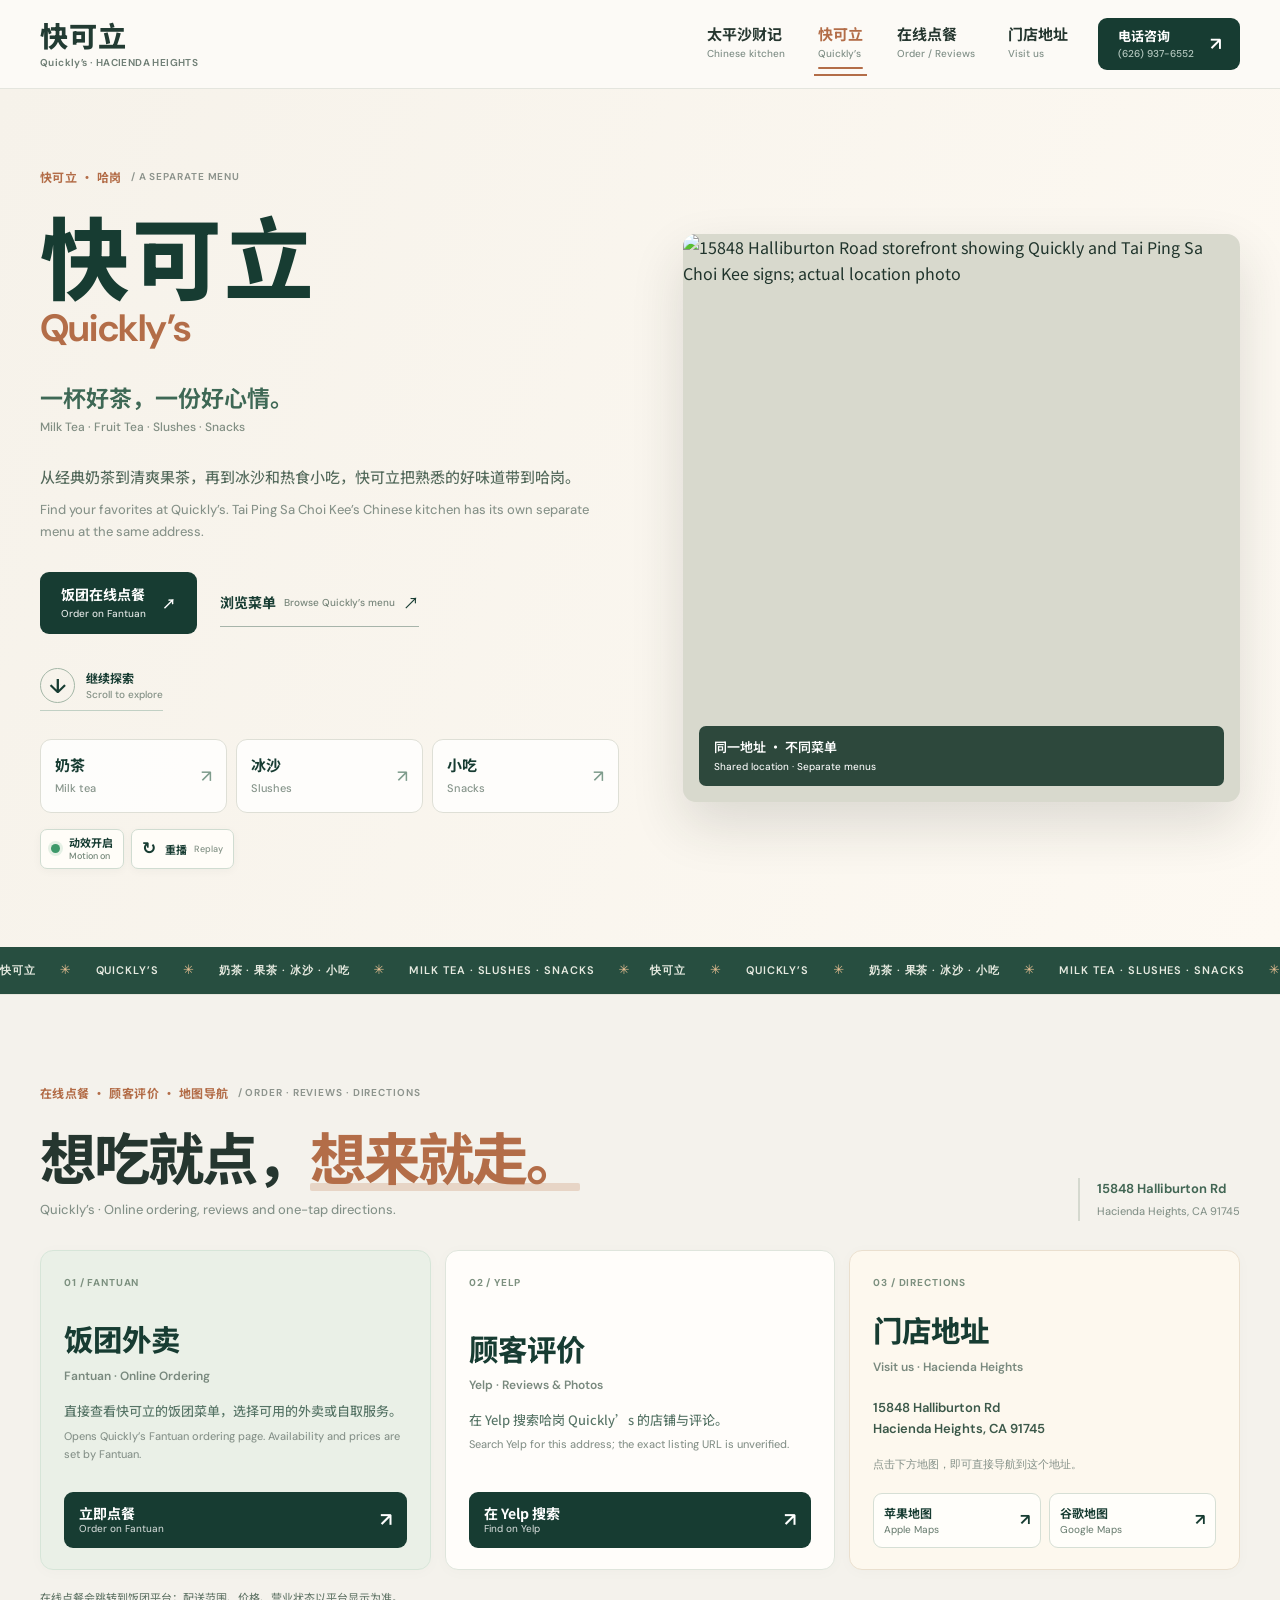
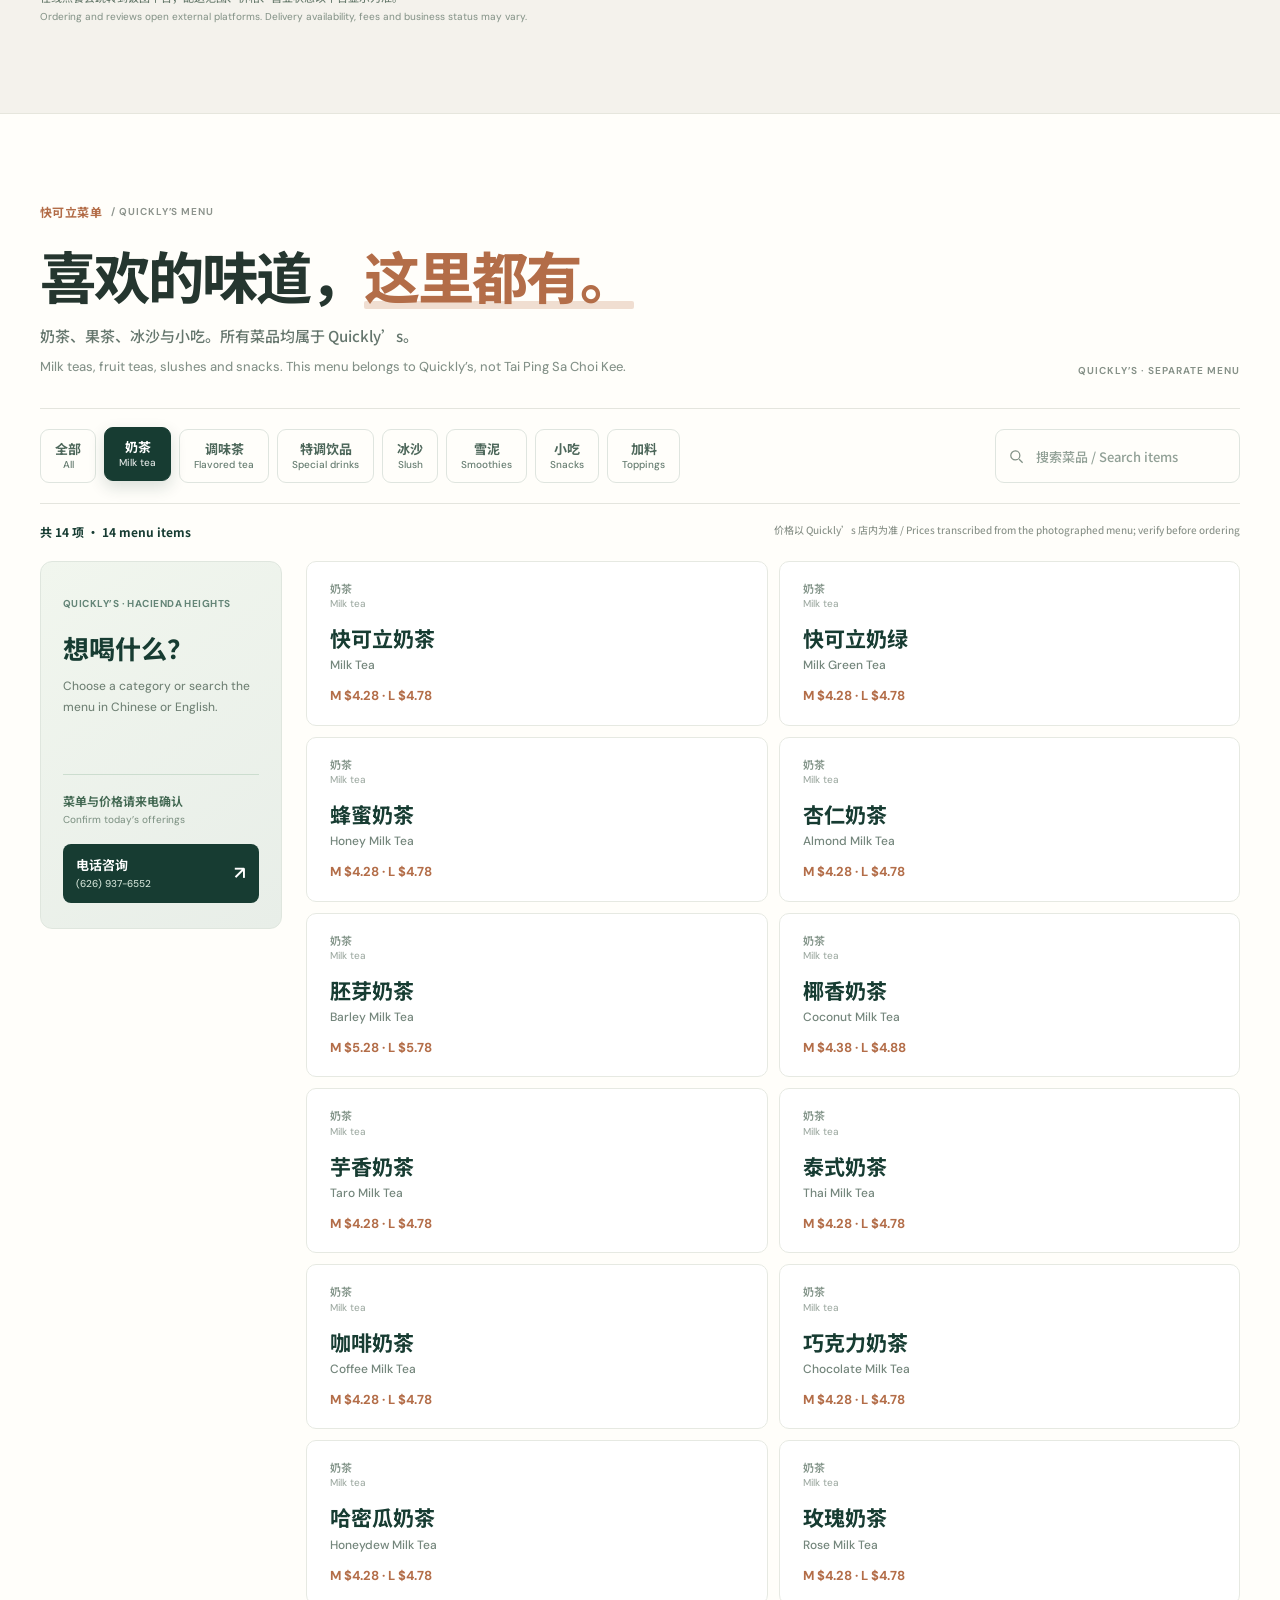
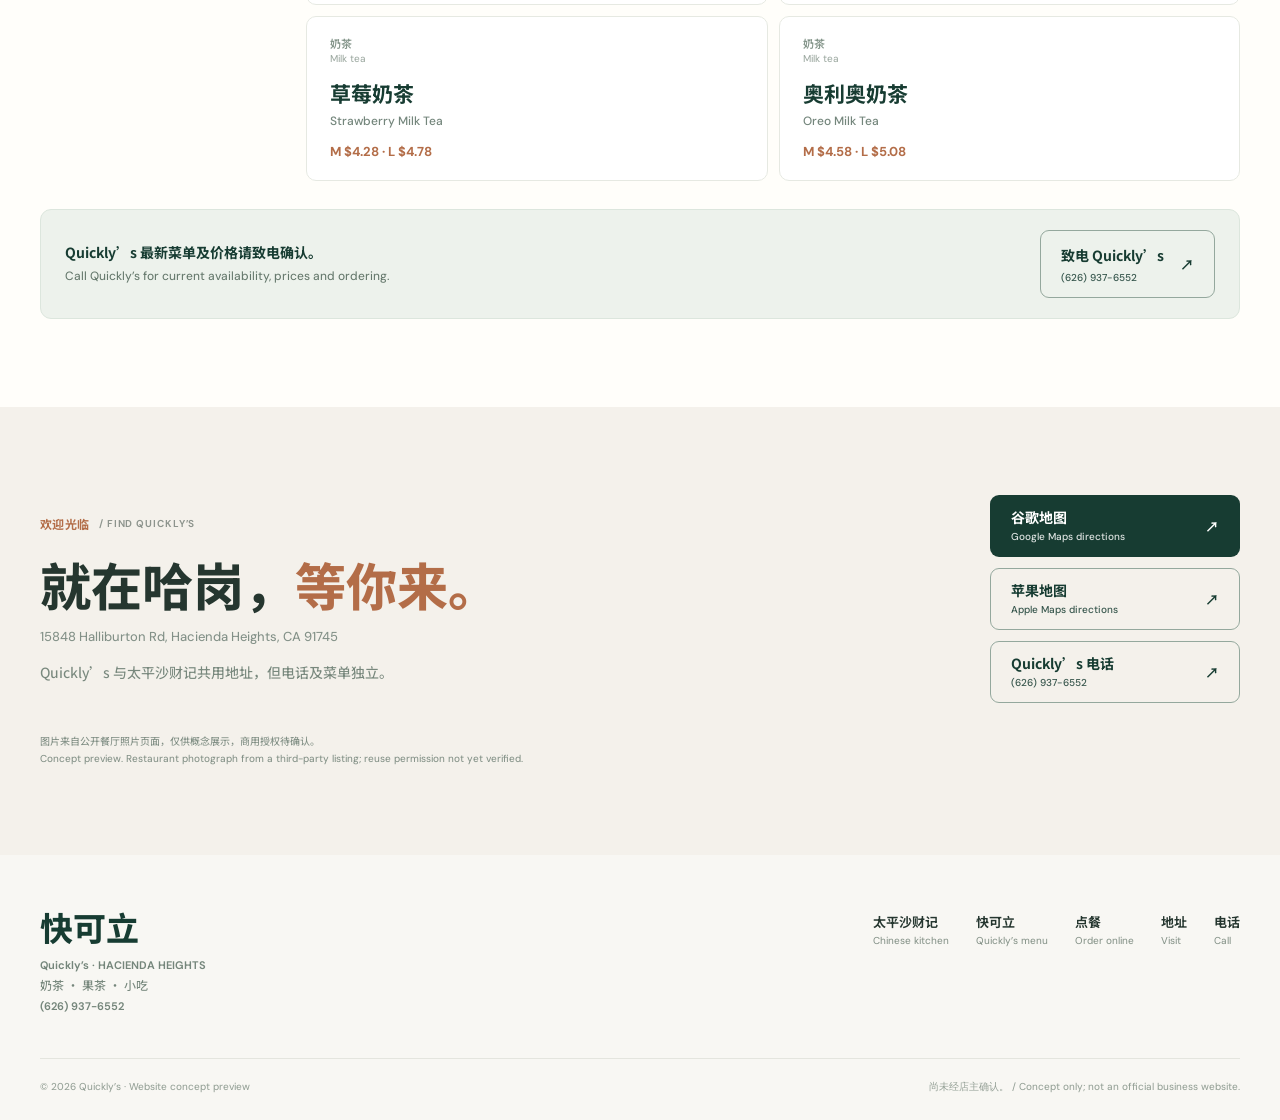
==== quicklys.html @ 9a028f28 "refine: show real restaurant photos in first mobile screen, simplify hero controls" ====
<!doctype html>
<html lang="zh-Hans">
<head>
  <meta charset="utf-8">
  <meta name="viewport" content="width=device-width, initial-scale=1">
  <meta name="theme-color" content="#fff9f0">
  <meta name="robots" content="noindex,nofollow">
  <meta name="description" content="Quickly’s in Hacienda Heights — independent drinks and snacks menu featuring milk tea, fruit tea, smoothies, slushes, toppings and fried snacks. 15848 Halliburton Rd.">
  <meta property="og:type" content="website">
  <meta property="og:title" content="快可立 | Quickly’s — Hacienda Heights">
  <meta property="og:description" content="Quickly’s 奶茶、果茶、冰沙与小吃。Separate from Tai Ping Sa Choi Kee's Chinese kitchen, at the same location.">
  <title>快可立 | Quickly’s — Hacienda Heights</title>
  <link rel="preconnect" href="https://fonts.googleapis.com">
  <link rel="preconnect" href="https://fonts.gstatic.com" crossorigin>
  <link href="https://fonts.googleapis.com/css2?family=DM+Sans:wght@400;500;600;700&family=Manrope:wght@400;500;600;700;800&family=Noto+Sans+SC:wght@400;500;600;700&display=swap" rel="stylesheet">
  <link rel="stylesheet" href="styles.css?v=motion-v5">
  <script src="app.js?v=motion-v5" defer></script>
</head>
<body class="quicklys-page">
  <a href="#main" class="skip-link">跳到主要内容 / Skip to content</a>
  <header class="site-header" id="top">
    <div class="header-inner container">
      <a class="brand" href="quicklys.html" aria-label="Quickly’s home">
        <span class="brand-text"><strong lang="zh-Hans">快可立</strong><small lang="en">Quickly’s · HACIENDA HEIGHTS</small></span>
      </a>
      <nav class="nav" aria-label="主导航 / Main navigation" id="site-nav">
        <a href="index.html"><span lang="zh-Hans">太平沙财记</span><small lang="en">Chinese kitchen</small></a>
        <a href="#menu" aria-current="page"><span lang="zh-Hans">快可立</span><small lang="en">Quickly’s</small></a>
        <a href="#order"><span lang="zh-Hans">在线点餐</span><small lang="en">Order / Reviews</small></a>
        <a href="#visit"><span lang="zh-Hans">门店地址</span><small lang="en">Visit us</small></a>
        <a class="nav-call" href="tel:+16269376552"><span lang="zh-Hans">致电快可立</span><small lang="en">(626) 937-6552</small></a>
      </nav>
      <a class="header-cta" href="tel:+16269376552" aria-label="致电快可立 / Call Quickly’s"><span class="button-bilingual"><strong lang="zh-Hans">电话咨询</strong><small lang="en">(626) 937-6552</small></span><span class="cta-arrow" aria-hidden="true">↗</span></a>
      <button class="menu-toggle" type="button" aria-expanded="false" aria-controls="site-nav" aria-label="展开导航 / Open navigation"><span></span><span></span><span></span></button>
    </div>
  </header>
  <main id="main">
    <section class="quicklys-hero section-shell" aria-labelledby="quicklys-heading">
      <div class="container quicklys-hero-layout">
        <div class="quicklys-intro" data-reveal>
          <p class="section-kicker"><span class="spark" aria-hidden="true">✳</span><span lang="zh-Hans">快可立 · 哈岗</span><span lang="en">/ A SEPARATE MENU</span></p>

          <h1 id="quicklys-heading" lang="zh-Hans">快可立</h1><p class="quicklys-english-title" lang="en">Quickly’s</p>
          <p class="quicklys-tagline" lang="zh-Hans">一杯好茶，一份好心情。</p>
          <p class="quicklys-subtag" lang="en">Milk Tea · Fruit Tea · Slushes · Snacks</p>
          <p class="quicklys-description" lang="zh-Hans">从经典奶茶到清爽果茶，再到冰沙和热食小吃，快可立把熟悉的好味道带到哈岗。</p>
          <p class="quicklys-description-en" lang="en">Find your favorites at Quickly’s. Tai Ping Sa Choi Kee’s Chinese kitchen has its own separate menu at the same address.</p>
          <div class="hero-actions">
            <a class="button button-dark" href="https://www.fantuanorder.com/en-US/store/quickly/us-28952" target="_blank" rel="noopener noreferrer"><span class="button-bilingual"><strong lang="zh-Hans">饭团在线点餐</strong><small lang="en">Order on Fantuan</small></span><span aria-hidden="true">↗</span></a>
            <a class="text-link bilingual-link" href="#menu"><strong lang="zh-Hans">浏览菜单</strong><small lang="en">Browse Quickly’s menu</small><span aria-hidden="true">↗</span></a>
          </div>
          <a class="scroll-cue" href="#order" aria-label="继续浏览在线点餐与地图 / Explore ordering and directions"><span class="scroll-cue-symbol" aria-hidden="true">↓</span><span><strong lang="zh-Hans">继续探索</strong><small lang="en">Scroll to explore</small></span></a>
          <div class="quicklys-shortcuts" aria-label="菜单快捷入口 / Menu shortcuts">
            <a href="#menu" data-select-category="milk"><strong lang="zh-Hans">奶茶</strong><small lang="en">Milk tea</small><span aria-hidden="true">↗</span></a>
            <a href="#menu" data-select-category="slush"><strong lang="zh-Hans">冰沙</strong><small lang="en">Slushes</small><span aria-hidden="true">↗</span></a>
            <a href="#menu" data-select-category="snacks"><strong lang="zh-Hans">小吃</strong><small lang="en">Snacks</small><span aria-hidden="true">↗</span></a>
          </div>
          <div class="motion-controls" role="group" aria-label="网页动画控制 / Animation controls">
            <button type="button" class="motion-toggle" data-motion-toggle aria-pressed="false">
              <span class="motion-state-dot" aria-hidden="true"></span><span class="motion-status-zh" lang="zh-Hans">动效设置</span><small class="motion-status-en" lang="en">Motion settings</small>
            </button>
            <button type="button" class="motion-replay" data-motion-replay aria-label="重播页面动画 / Replay page animations">
              <span aria-hidden="true">↻</span><span lang="zh-Hans">重播</span><small lang="en">Replay</small>
            </button>
          </div>
        </div>
        <div class="quicklys-store-photo" data-reveal>
          <img src="https://cdn.restaurants-us.com/3616-albums-1.jpg" alt="15848 Halliburton Road storefront showing Quickly and Tai Ping Sa Choi Kee signs; actual location photo" loading="eager" decoding="async" width="1000" height="563">
          <div class="quicklys-photo-label"><span lang="zh-Hans">同一地址 · 不同菜单</span><small lang="en">Shared location · Separate menus</small></div>
        </div>
      </div>
    </section>

    <div class="ticker" aria-hidden="true"><div class="ticker-track"><span class="ticker-copy">快可立 <b>✳</b> QUICKLY’S <b>✳</b> 奶茶 · 果茶 · 冰沙 · 小吃 <b>✳</b> MILK TEA · SLUSHES · SNACKS <b>✳</b> </span><span class="ticker-copy">快可立 <b>✳</b> QUICKLY’S <b>✳</b> 奶茶 · 果茶 · 冰沙 · 小吃 <b>✳</b> MILK TEA · SLUSHES · SNACKS <b>✳</b> </span></div></div>

    <section class="service-hub section-pad" id="order" aria-labelledby="service-heading">
      <div class="container">
        <div class="section-heading service-heading" data-reveal>
          <div>
            <p class="section-kicker"><span lang="zh-Hans">在线点餐 · 顾客评价 · 地图导航</span><span lang="en">/ ORDER · REVIEWS · DIRECTIONS</span></p>
            <h2 id="service-heading" lang="zh-Hans">想吃就点，<em>想来就走。</em></h2>
            <p class="section-subtitle-en" lang="en">Quickly’s · Online ordering, reviews and one-tap directions.</p>
          </div>
          <span class="service-side-note" lang="zh-Hans">15848 Halliburton Rd<br><small lang="en">Hacienda Heights, CA 91745</small></span>
        </div>
        <div class="service-grid">
          <article class="service-card service-order" data-reveal>
            <span class="service-number">01 / FANTUAN</span>
            <div class="service-card-body">
              <h3 lang="zh-Hans">饭团外卖</h3><p lang="en">Fantuan · Online Ordering</p>
              <span class="service-description" lang="zh-Hans">直接查看快可立的饭团菜单，选择可用的外卖或自取服务。</span>
              <small lang="en">Opens Quickly’s Fantuan ordering page. Availability and prices are set by Fantuan.</small>
            </div>
            <a class="service-card-link" href="https://www.fantuanorder.com/en-US/store/quickly/us-28952" target="_blank" rel="noopener noreferrer"><span lang="zh-Hans">立即点餐</span><small lang="en">Order on Fantuan</small><span aria-hidden="true">↗</span></a>
          </article>
          <article class="service-card service-reviews" data-reveal>
            <span class="service-number">02 / YELP</span>
            <div class="service-card-body">
              <h3 lang="zh-Hans">顾客评价</h3><p lang="en">Yelp · Reviews &amp; Photos</p>
              <div class="service-description"><span lang="zh-Hans">在 Yelp 搜索哈岗 Quickly’s 的店铺与评论。</span><small lang="en">Search Yelp for this address; the exact listing URL is unverified.</small></div>
            </div>
            <a class="service-card-link" href="https://www.yelp.com/search?find_desc=Quickly&amp;find_loc=15848%20Halliburton%20Rd%2C%20Hacienda%20Heights%2C%20CA%2091745" target="_blank" rel="noopener noreferrer"><span lang="zh-Hans">在 Yelp 搜索</span><small lang="en">Find on Yelp</small><span aria-hidden="true">↗</span></a>
          </article>
          <article class="service-card service-map" data-reveal>
            <span class="service-number">03 / DIRECTIONS</span>
            <div class="service-card-body">
              <h3 lang="zh-Hans">门店地址</h3><p lang="en">Visit us · Hacienda Heights</p>
              <address class="service-address">15848 Halliburton Rd<br>Hacienda Heights, CA 91745</address>
              <small lang="zh-Hans">点击下方地图，即可直接导航到这个地址。</small>
            </div>
            <div class="service-map-links">
              <a href="https://maps.apple.com/?daddr=15848%20Halliburton%20Rd%2C%20Hacienda%20Heights%2C%20CA%2091745&amp;dirflg=d" target="_blank" rel="noopener noreferrer" aria-label="Apple 地图导航 / Apple Maps directions to 15848 Halliburton Road"><span lang="zh-Hans">苹果地图</span><small lang="en">Apple Maps</small><span aria-hidden="true">↗</span></a>
              <a href="https://www.google.com/maps/dir/?api=1&amp;destination=15848%20Halliburton%20Rd%2C%20Hacienda%20Heights%2C%20CA%2091745" target="_blank" rel="noopener noreferrer" aria-label="Google 地图导航 / Google Maps directions to 15848 Halliburton Road"><span lang="zh-Hans">谷歌地图</span><small lang="en">Google Maps</small><span aria-hidden="true">↗</span></a>
            </div>
          </article>
        </div>
        <p class="service-footnote"><span lang="zh-Hans">在线点餐会跳转到饭团平台；配送范围、价格、营业状态以平台显示为准。</span><span lang="en">Ordering and reviews open external platforms. Delivery availability, fees and business status may vary.</span></p>
      </div>
    </section>
    <section class="menu-section section-pad" id="menu" aria-labelledby="menu-heading">
      <div class="container">
        <div data-reveal class="section-heading menu-section-heading">
          <div>
            <p class="section-kicker"><span class="spark" aria-hidden="true">✳</span> <span lang="zh-Hans">快可立菜单</span> <span lang="en">/ QUICKLY’S MENU</span></p>
            <h2 id="menu-heading" lang="zh-Hans">喜欢的味道，<em>这里都有。</em></h2>
            <p class="section-subtitle" lang="zh-Hans">奶茶、果茶、冰沙与小吃。所有菜品均属于 Quickly’s。</p>
            <p class="section-subtitle-en" lang="en">Milk teas, fruit teas, slushes and snacks. This menu belongs to Quickly’s, not Tai Ping Sa Choi Kee.</p>
          </div>
          <span class="section-aside">QUICKLY’S · SEPARATE MENU</span>
        </div>
        <div class="menu-toolbar">
          <div class="menu-filters" role="group" aria-label="选择菜单分类 / Filter menu">
            <button type="button" class="filter" data-filter="all" aria-pressed="false"><span lang="zh-Hans">全部</span><small lang="en">All</small></button>
            <button type="button" class="filter is-active" data-filter="milk" aria-pressed="true"><span lang="zh-Hans">奶茶</span><small lang="en">Milk tea</small></button>
            <button type="button" class="filter" data-filter="tea" aria-pressed="false"><span lang="zh-Hans">调味茶</span><small lang="en">Flavored tea</small></button>
            <button type="button" class="filter" data-filter="special" aria-pressed="false"><span lang="zh-Hans">特调饮品</span><small lang="en">Special drinks</small></button>
            <button type="button" class="filter" data-filter="slush" aria-pressed="false"><span lang="zh-Hans">冰沙</span><small lang="en">Slush</small></button>
            <button type="button" class="filter" data-filter="smoothie" aria-pressed="false"><span lang="zh-Hans">雪泥</span><small lang="en">Smoothies</small></button>
            <button type="button" class="filter" data-filter="snacks" aria-pressed="false"><span lang="zh-Hans">小吃</span><small lang="en">Snacks</small></button>
            <button type="button" class="filter" data-filter="toppings" aria-pressed="false"><span lang="zh-Hans">加料</span><small lang="en">Toppings</small></button>
          </div>
          <label class="search-box">
            <svg aria-hidden="true" viewBox="0 0 24 24" width="19" height="19" fill="none" stroke="currentColor" stroke-width="1.8"><circle cx="10.5" cy="10.5" r="6.5"/><path d="m16 16 5 5"/></svg>
            <span class="sr-only">搜索中英文菜单名称 / Search bilingual menu</span>
            <input id="menu-search" type="search" placeholder="搜索菜品 / Search items" autocomplete="off" aria-controls="menu-grid">
          </label>
        </div>
        <div class="menu-status" role="status" aria-live="polite">
          <span id="menu-count">奶茶 / Milk tea</span>
          <span class="menu-disclaimer">价格以 Quickly’s 店内为准 / Prices transcribed from the photographed menu; verify before ordering</span>
        </div>
        <div class="menu-body-layout">
          <aside class="menu-side-panel" aria-label="Quickly’s 菜单与联系方式 / Menu help">
            <div class="menu-side-top">
              <span class="menu-side-eyebrow" lang="en">QUICKLY’S · HACIENDA HEIGHTS</span>
              <h3 lang="zh-Hans">想喝什么？</h3>
              <p lang="en">Choose a category or search the menu in Chinese or English.</p>
            </div>
            <div class="menu-side-bottom">
              <span lang="zh-Hans">菜单与价格请来电确认</span>
              <small lang="en">Confirm today’s offerings</small>
              <a href="tel:+16269376552"><strong lang="zh-Hans">电话咨询</strong><small lang="en">(626) 937-6552</small><span aria-hidden="true">↗</span></a>
            </div>
          </aside>
          <div class="menu-results">
            <div class="menu-grid" id="menu-grid">
          <noscript><p>请致电 Quickly’s (626) 937-6552 确认菜单。 / Call for menu availability; JavaScript enables menu search.</p></noscript>
        </div>
        <div class="menu-empty" id="menu-empty" hidden>
          <strong lang="zh-Hans">没有找到相关商品</strong><p lang="en">No matches — try another name or category.</p>
          <button type="button" id="clear-search">清除筛选 <small lang="en">/ Clear filters</small></button>
        </div>
          </div>
        </div>
        <div class="menu-callout">
          <div><span class="callout-asterisk" aria-hidden="true">✳</span><p><strong lang="zh-Hans">Quickly’s 最新菜单及价格请致电确认。</strong><br><span lang="en">Call Quickly’s for current availability, prices and ordering.</span></p></div>
          <a href="tel:+16269376552" class="button button-outline"><span class="button-bilingual"><strong lang="zh-Hans">致电 Quickly’s</strong><small lang="en">(626) 937-6552</small></span><span aria-hidden="true">↗</span></a>
        </div>
      </div>
    </section>
    <section class="quicklys-visit section-pad" id="visit" aria-labelledby="quicklys-visit-heading">
      <div class="container quicklys-visit-layout" data-reveal>
        <div>
          <p class="section-kicker"><span class="spark" aria-hidden="true">✳</span> <span lang="zh-Hans">欢迎光临</span><span lang="en">/ FIND QUICKLY’S</span></p>
          <h2 id="quicklys-visit-heading" lang="zh-Hans">就在哈岗，<em>等你来。</em></h2>
          <p lang="en" class="section-subtitle-en">15848 Halliburton Rd, Hacienda Heights, CA 91745</p>
          <p lang="zh-Hans" class="quicklys-location-note">Quickly’s 与太平沙财记共用地址，但电话及菜单独立。</p>
        </div>
        <div class="quicklys-visit-actions">
          <a class="button button-dark" href="https://www.google.com/maps/dir/?api=1&amp;destination=15848%20Halliburton%20Rd%2C%20Hacienda%20Heights%2C%20CA%2091745" target="_blank" rel="noopener noreferrer"><span class="button-bilingual"><strong lang="zh-Hans">谷歌地图</strong><small lang="en">Google Maps directions</small></span><span aria-hidden="true">↗</span></a>
          <a class="button button-outline" href="https://maps.apple.com/?daddr=15848%20Halliburton%20Rd%2C%20Hacienda%20Heights%2C%20CA%2091745&amp;dirflg=d" target="_blank" rel="noopener noreferrer"><span class="button-bilingual"><strong lang="zh-Hans">苹果地图</strong><small lang="en">Apple Maps directions</small></span><span aria-hidden="true">↗</span></a>
          <a class="button button-outline" href="tel:+16269376552"><span class="button-bilingual"><strong lang="zh-Hans">Quickly’s 电话</strong><small lang="en">(626) 937-6552</small></span><span aria-hidden="true">↗</span></a>
        </div>
      </div>
      <div class="container quicklys-source-note"><small lang="zh-Hans">图片来自公开餐厅照片页面，仅供概念展示，商用授权待确认。</small><small lang="en">Concept preview. Restaurant photograph from a third-party listing; reuse permission not yet verified.</small></div>
    </section>
  </main>
  <nav class="section-rail" aria-label="页面章节 / Page sections">
    <a href="#top" data-section-link="top" aria-current="location"><span class="rail-indicator" aria-hidden="true"></span><span class="rail-label"><strong lang="zh-Hans">首页</strong><small lang="en">Home</small></span></a>
    <a href="#order" data-section-link="order"><span class="rail-indicator" aria-hidden="true"></span><span class="rail-label"><strong lang="zh-Hans">在线点餐</strong><small lang="en">Order</small></span></a>
    <a href="#menu" data-section-link="menu"><span class="rail-indicator" aria-hidden="true"></span><span class="rail-label"><strong lang="zh-Hans">快可立菜单</strong><small lang="en">Menu</small></span></a>
    <a href="#visit" data-section-link="visit"><span class="rail-indicator" aria-hidden="true"></span><span class="rail-label"><strong lang="zh-Hans">地址</strong><small lang="en">Visit</small></span></a>
  </nav>
  <footer class="site-footer">
    <div class="container footer-inner">
      <div><a class="footer-brand" href="quicklys.html" lang="zh-Hans">快可立</a><p><span lang="en">Quickly’s · HACIENDA HEIGHTS</span><br><span lang="zh-Hans">奶茶 · 果茶 · 小吃</span><br><span lang="en">(626) 937-6552</span></p></div>
      <div class="footer-actions">
        <a href="index.html">太平沙财记 <small lang="en">Chinese kitchen</small></a>
        <a href="#menu">快可立 <small lang="en">Quickly’s menu</small></a>
        <a href="#order">点餐 <small lang="en">Order online</small></a>
        <a href="#visit">地址 <small lang="en">Visit</small></a>
        <a href="tel:+16269376552">电话 <small lang="en">Call</small></a>
      </div>
    </div>
    <div class="container footer-bottom"><span>© <span id="copyright-year">2026</span> Quickly’s · Website concept preview</span><span>尚未经店主确认。 / Concept only; not an official business website.</span></div>
  </footer>
  <nav class="mobile-action-bar" aria-label="手机快捷操作 / Mobile quick actions">
    <a class="mobile-action-primary" href="https://www.fantuanorder.com/en-US/store/quickly/us-28952" target="_blank" rel="noopener noreferrer"><span lang="zh-Hans">饭团点餐</span><small lang="en">Order online</small></a>
    <a href="tel:+16269376552"><span lang="zh-Hans">致电快可立</span><small lang="en">Call · (626) 937-6552</small></a>
  </nav>
</body>
</html>
---- styles.css ----
/* Tai Ping Sa Choi Kee / Quickly’s — clean two-page design system.
   Chinese-led bilingual typography. Authentic photos. No invented logo marks.
   Single cascade: desktop defaults, then 1000/800/740/560 breakpoints. */
:root{
  --bg:#f8f7f3;--paper:#fffefa;--surface:#f2f1eb;--green:#173c32;
  --ink:#25362f;--muted:#6a7971;--line:#e4e5de;--rust:#b36d48;
  --warm:#efe6d7;--light-green:#e9f0e7;--zh-font:"Noto Sans SC",system-ui,sans-serif;
  --font:"DM Sans","Manrope",system-ui,sans-serif;--body:var(--zh-font);
}
*,*::before,*::after{box-sizing:border-box}
html{scroll-behavior:smooth;scroll-padding-top:106px}
body{margin:0;min-width:280px;background:var(--bg);color:var(--ink);font:400 16px/1.65 var(--body);-webkit-font-smoothing:antialiased}
body,button,input{font-size:16px}
button,input{font:inherit}
button{cursor:pointer}
a{color:inherit;text-decoration:none}
img,svg{display:block;max-width:100%}
h1,h2,h3,p{margin-top:0}
h1,h2,h3{font-family:var(--zh-font);font-weight:750}
[hidden]{display:none!important}
:focus-visible{outline:3px solid #bf7b57;outline-offset:4px}
::selection{background:#dfc5ac;color:var(--green)}
.container{width:min(100% - 72px,1200px);margin-inline:auto}
.sr-only{position:absolute!important;width:1px;height:1px;overflow:hidden;clip:rect(0,0,0,0);white-space:nowrap}
.skip-link{position:fixed;z-index:200;left:16px;top:-100px;padding:13px 20px;border-radius:8px;background:var(--green);color:white}
.skip-link:focus{top:12px}

/* Header: deliberate width management, no general span rules. */
.site-header{position:sticky;top:0;z-index:80;background:rgba(251,250,247,.97);border-bottom:1px solid var(--line);backdrop-filter:blur(16px)}
.header-inner{min-height:88px;display:flex;align-items:center;gap:clamp(16px,2vw,36px)}
.brand{display:inline-flex;align-items:center;flex:0 1 auto;min-width:0;max-width:40%;padding-block:14px}
.brand-text{display:flex;flex-direction:column;min-width:0;gap:4px}
.brand-text strong{font:800 clamp(23px,2.2vw,29px)/1.17 var(--zh-font);letter-spacing:.03em;color:var(--green);white-space:nowrap}
.brand-text small{font:650 10px/1.3 var(--font);letter-spacing:.04em;color:#718077;white-space:nowrap}
.nav{display:flex;align-items:center;gap:clamp(12px,2vw,30px);margin-left:auto;min-width:0}
.nav a:not(.nav-call){display:flex;flex-direction:column;align-items:flex-start;gap:3px;min-width:0;padding:13px 4px;border-bottom:2px solid transparent;white-space:nowrap;transition:color .2s,border-color .2s}
.nav a span{font:700 15px/1.25 var(--zh-font);color:var(--ink)}
.nav a small{font:500 10px/1.35 var(--font);color:#819088}
.nav a:hover,.nav a:focus-visible{color:var(--rust)}
.nav a:hover span,.nav a[aria-current="page"] span{color:var(--rust)}
.nav a[aria-current="page"]{border-bottom-color:var(--rust)}
.nav-call{display:none}
.header-cta{display:inline-flex;align-items:center;justify-content:space-between;gap:16px;flex:0 0 auto;min-height:51px;padding:10px 18px 10px 20px;border-radius:9px;background:var(--green);color:#fff;transition:background .2s}
.header-cta:hover{background:#245448}
.header-cta .button-bilingual{min-width:0}
.header-cta .button-bilingual strong{color:#fff;font-size:13px}
.header-cta .button-bilingual small{color:#d1e1d9;font:500 10px/1.3 var(--font)}
.header-cta .cta-arrow{font:600 18px/1 var(--font)}
.menu-toggle{display:none;align-items:center;justify-content:center;flex-direction:column;gap:5px;width:44px;height:44px;flex:0 0 44px;margin-left:auto;border:1px solid #d8ded6;border-radius:9px;background:#fff;color:var(--green)}
.menu-toggle span{width:19px;height:2px;display:block;border-radius:3px;background:var(--green);transition:transform .2s,opacity .2s}
.menu-toggle[aria-expanded="true"] span:first-child{transform:translateY(7px) rotate(45deg)}
.menu-toggle[aria-expanded="true"] span:nth-child(2){opacity:0}
.menu-toggle[aria-expanded="true"] span:last-child{transform:translateY(-7px) rotate(-45deg)}

/* Shared bilingual controls */
.section-shell{overflow:hidden}
.section-pad{padding-block:88px}
.section-kicker,.eyebrow{display:flex;align-items:center;flex-wrap:wrap;gap:9px;margin:0 0 17px;color:var(--rust);font:700 12px/1.6 var(--zh-font);letter-spacing:.04em}
.section-kicker [lang="en"],.eyebrow [lang="en"]{font:650 10px/1.5 var(--font);letter-spacing:.09em;text-transform:uppercase;color:#8d948d}
.eyebrow-star,.spark,.eyebrow-dot{display:none}
.section-heading{display:flex;justify-content:space-between;align-items:flex-end;gap:34px;margin-bottom:36px}
.section-heading h2,.visit-copy h2{font:750 clamp(38px,4.4vw,62px)/1.3 var(--zh-font);letter-spacing:-.035em;margin:0}
.section-heading h2 em,.visit-copy h2 em{font-style:normal;color:var(--rust)}
.section-subtitle{font:500 15px/1.75 var(--zh-font);color:#65766d;margin:12px 0 0}
.section-subtitle-en,.hero-description-en{font:450 13px/1.7 var(--font);color:#829087;margin:7px 0 0}
.section-aside{flex:0 0 auto;color:#869188;font:650 10px/1.5 var(--font);letter-spacing:.1em;text-transform:uppercase}
.button{display:inline-flex;align-items:center;justify-content:center;gap:16px;min-height:54px;padding:13px 20px;border:1px solid transparent;border-radius:9px;font-size:14px;font-weight:700;transition:background .2s,border-color .2s,transform .2s}
.button:hover{transform:translateY(-2px)}
.button-dark{background:var(--green);color:white}
.button-dark:hover{background:#255648}
.button-outline{background:transparent;color:var(--green);border-color:#94a89d}
.button-outline:hover{background:#eff4ef}
.button-lime{background:#e3ebdf;color:var(--green)}
.button-light-outline{background:transparent;color:#fff;border-color:#769588}
.button-light-outline:hover{background:rgba(255,255,255,.08)}
.button-bilingual{display:inline-flex;flex-direction:column;align-items:flex-start;gap:3px;min-width:0;line-height:1.3;text-align:left}
.button-bilingual strong{font:700 14px/1.25 var(--zh-font)}
.button-bilingual small{font:500 10px/1.35 var(--font);opacity:.86}
.text-link{display:inline-flex;align-items:center;gap:8px;border-bottom:1px solid #a7b4aa;padding:10px 0;color:var(--green)}
.text-link:hover{border-color:var(--rust);color:var(--rust)}
.bilingual-link strong{font:700 14px/1.25 var(--zh-font)}
.bilingual-link small{display:block;font:500 10px/1.4 var(--font);color:#78867b}
.hero-actions{display:flex;align-items:center;gap:23px;flex-wrap:wrap;margin-top:29px}

/* Restaurant landing */
.hero{background:linear-gradient(125deg,#f6f3eb,#fbfaf7 64%,#f4ede2)}
.hero-grid{display:grid;grid-template-columns:1fr 1fr;align-items:center;gap:clamp(34px,5vw,85px);padding-block:78px 84px;min-height:620px}
.hero-copy{min-width:0}
.hero h1.hero-restaurant-title{font:800 clamp(60px,6vw,86px)/1.2 var(--zh-font);letter-spacing:.015em;color:var(--green);margin:0 0 10px;white-space:nowrap}
.hero-chinese{font:650 clamp(19px,2vw,24px)/1.45 var(--zh-font);color:#4f7162;margin:0 0 7px}
.hero-name-en{font:650 11px/1.6 var(--font);letter-spacing:.11em;color:#a16c52;margin:0 0 20px}
.hero-description{font:450 15px/1.95 var(--zh-font);max-width:495px;margin:0;color:#4d6257}
.hero-description-en{max-width:495px}
.hero-footnote{display:flex;align-items:center;gap:12px;margin:34px 0 0;font:550 11px/1.65 var(--font);color:#73857a}
.hero-footnote strong{color:var(--ink);font-weight:650}
.hero-footnote-icon{display:none}
.hero-visual{position:relative;min-height:460px;height:min(520px,40vw);display:flex;align-items:center;justify-content:center;isolation:isolate}
.hero-visual-backdrop{position:absolute;inset:7% 0 0 8%;border-radius:14px;background:#dfcfbb}
.hero-photo-frame{position:relative;width:94%;height:93%;overflow:hidden;border-radius:13px;background:#d7c5b0;box-shadow:0 24px 56px rgba(32,43,36,.14)}
.hero-photo{width:100%;height:100%;object-fit:cover;object-position:center;filter:brightness(1.045) contrast(1.085) saturate(1.08);transition:transform .4s ease}
.hero-photo-frame:hover .hero-photo{transform:scale(1.018)}
.hero-photo-caption{position:absolute;bottom:15px;left:15px;padding:10px 14px;border-radius:6px;background:rgba(21,49,39,.86);color:#fff;display:flex;flex-direction:column;gap:3px;font:600 12px/1.4 var(--zh-font)}
.hero-photo-caption small{font:450 10px/1.4 var(--font);color:#dfe9e2}
.ticker{background:var(--green);color:#e6eae0;overflow:hidden;border:0}
.ticker-track{display:flex;align-items:center;justify-content:center;min-height:47px;white-space:nowrap}
.ticker-track span{font:600 10px/1.4 var(--font);letter-spacing:.08em}
.ticker-track b{font-size:11px;color:#d5aa86;padding-inline:20px}

/* Chinese kitchen signature dishes */
.kitchen-section{background:#fffefa}
.kitchen-heading .section-subtitle{font:500 12px/1.6 var(--font);color:#84928b;margin-top:10px}
.kitchen-intro{font:450 12px/1.8 var(--font);color:#819087;max-width:350px;margin:0}
.kitchen-intro strong{font:600 15px/1.9 var(--zh-font);color:#607468}
.kitchen-intro span[lang="en"]{display:block;margin-top:8px}
.signature-grid{display:grid;grid-template-columns:repeat(4,minmax(0,1fr));gap:13px}
.signature-card{display:flex;flex-direction:column;justify-content:space-between;min-width:0;min-height:182px;border:1px solid #e5e7e0;border-radius:11px;background:#fff;padding:23px 21px;transition:border-color .2s,transform .2s}
.signature-card:hover{border-color:#b5c9b8;transform:translateY(-2px)}
.signature-card:nth-child(4n+2){background:#f5f5f0}
.signature-card-top{display:flex;justify-content:space-between;align-items:flex-start;gap:10px;color:#9fa9a1}
.signature-card-top>span:first-child{font:600 11px/1.4 var(--font)}
.signature-card-top>span:nth-child(2){display:flex;flex-direction:column;align-items:flex-end;gap:3px;font:600 11px/1.4 var(--zh-font);color:#71867a;text-align:right}
.signature-card-top small{font:500 9px/1.3 var(--font);color:#a0aaa3;letter-spacing:.05em}
.signature-card h3{font:700 clamp(19px,2vw,25px)/1.4 var(--zh-font);letter-spacing:0;margin:15px 0 4px;color:var(--green)}
.signature-card p{font:500 11px/1.5 var(--font);color:#718378;margin:0}
.signature-card-mark{display:none}
.signature-card-primary{grid-column:span 2;background:var(--green);border-color:var(--green)}
.signature-card-primary h3{font-size:clamp(30px,3.2vw,42px);color:#fff}
.signature-card-primary p{font-size:13px;color:#c8ddd0}
.signature-card-primary .signature-card-top,.signature-card-primary .signature-card-top>span:nth-child(2),.signature-card-primary .signature-card-top small{color:#bcd4c4}
.kitchen-note{display:flex;align-items:center;justify-content:space-between;gap:25px;padding:22px 0 0;margin:22px 0 0;border-top:1px solid var(--line)}
.kitchen-note>span{display:flex;flex-direction:column;gap:4px;font:500 12px/1.6 var(--zh-font);color:#68786f}
.kitchen-note>span small{font:450 10px/1.6 var(--font);color:#849288}
.kitchen-note>a{flex:0 0 auto;font:650 13px/1.5 var(--zh-font);color:var(--green);text-decoration:underline;text-underline-offset:4px}
.kitchen-note>a small{font:450 10px/1.5 var(--font);margin-left:4px}

/* Menu: quiet, useful editorial catalog, no novelty cards */
.menu-section{background:#f8f8f4}
.menu-section-heading{margin-bottom:30px}
.menu-toolbar{display:flex;align-items:flex-start;justify-content:space-between;gap:20px;padding:20px 0;border-block:1px solid var(--line)}
.menu-filters{display:flex;flex-wrap:wrap;gap:8px;min-width:0}
.filter{display:flex;flex-direction:column;align-items:center;justify-content:center;gap:2px;min-height:54px;padding:9px 14px;border:1px solid #dfe5df;border-radius:9px;background:#fffefa;color:#4d675a;transition:background .2s,border-color .2s}
.filter:hover{border-color:#a4b9aa}
.filter.is-active{background:var(--green);border-color:var(--green);color:#fff}
.filter span{font:700 13px/1.2 var(--zh-font)}
.filter small{font:500 10px/1.4 var(--font);opacity:.85}
.search-box{width:min(250px,100%);flex:0 0 245px;display:flex;align-items:center;gap:9px;min-height:54px;border:1px solid #dfe5df;background:#fffefa;border-radius:9px;padding:12px;color:#819086}
.search-box:focus-within{border-color:#6c9c80;box-shadow:0 0 0 3px #dce8dc}
.search-box input{border:0;outline:none;background:transparent;min-width:0;width:100%;font:500 13px var(--zh-font);color:var(--ink)}
.search-box input:focus-visible{outline:none}
.search-box input::placeholder{color:#91a096}
.menu-status{display:flex;justify-content:space-between;gap:20px;padding:18px 0;color:#879087}
#menu-count{font:700 12px/1.7 var(--zh-font);color:var(--green);white-space:nowrap}
.menu-disclaimer{font:450 10px/1.6 var(--zh-font);text-align:right}
.menu-grid{display:grid;grid-template-columns:repeat(2,minmax(0,1fr));gap:11px}
.menu-card{position:relative;display:flex;flex-direction:column;min-width:0;min-height:155px;background:#fff;border:1px solid #e6e9e2;border-radius:10px;padding:19px 23px;transition:border-color .2s,box-shadow .2s}
.menu-card:hover{border-color:#b7c9ba;box-shadow:0 8px 24px rgba(40,60,45,.06)}
.menu-card::before{display:none}
.menu-card-top{font:600 11px/1.3 var(--zh-font);color:#84958a;margin:0 0 13px}
.menu-category-en{display:block;font:450 10px/1.4 var(--font);color:#9eaaa2;margin-top:2px}
.menu-card h3.menu-item-zh{font:700 21px/1.4 var(--zh-font);margin:0 0 3px;color:var(--green)}
.menu-card p.menu-en{font:500 12px/1.5 var(--font);color:#74867c;margin:0}
.menu-card-bottom.menu-price{margin-top:auto;padding-top:13px;font:700 13px/1.4 var(--font);color:var(--rust);font-variant-numeric:tabular-nums}
.menu-empty{text-align:center;margin-top:15px;padding:55px 20px;border:1px solid var(--line);border-radius:11px;background:#fff}
.menu-empty strong{font:700 18px/1.4 var(--zh-font)}
.menu-empty p{font:450 13px/1.6 var(--font);color:var(--muted)}
.menu-empty button{padding:9px 16px;border:1px solid #a6b7aa;border-radius:8px;background:var(--paper)}
.menu-callout{margin-top:28px;display:flex;justify-content:space-between;align-items:center;gap:20px;padding:20px 24px;border:1px solid #dce6dd;border-radius:11px;background:#edf2ec}
.menu-callout>div{display:flex;align-items:center;gap:12px}
.callout-asterisk{display:none}
.menu-callout p{font:450 12px/1.8 var(--font);color:#65786c;margin:0}
.menu-callout strong{font:700 14px/1.7 var(--zh-font);color:var(--green)}

/* Real restaurant photos only */
.favorites-section{background:#f4f1e9}
.favorites-intro{max-width:330px;margin:0;font:500 13px/1.75 var(--zh-font);color:#73847a}
.favorites-intro [lang="en"]{font:450 11px/1.65 var(--font);color:#829087}
.feature-grid{display:grid;grid-template-columns:repeat(2,minmax(0,1fr));gap:18px}
.feature-card{overflow:hidden;border:1px solid #e3e3d9;border-radius:12px;background:#fff;transition:transform .2s}
.feature-card:hover{transform:translateY(-2px)}
.feature-image-wrap{position:relative;height:335px;overflow:hidden;background:#dfd8cd}
.feature-image-wrap img{width:100%;height:100%;object-fit:cover;filter:brightness(1.04) contrast(1.08) saturate(1.065);transition:transform .4s}
.feature-card:hover img{transform:scale(1.018)}
.feature-store img{object-position:center 40%}
.feature-inside img{object-position:center 45%}
.feature-info{display:flex;justify-content:space-between;align-items:center;gap:20px;padding:22px 24px;min-height:122px}
.feature-number{font:600 10px/1.4 var(--font);color:#87998d;letter-spacing:.035em}
.feature-info h3{font:700 22px/1.45 var(--zh-font);margin:7px 0 0}
.feature-info h3 small{display:block;font:450 11px/1.5 var(--font);color:#78877d;margin-top:2px}
.round-arrow{width:40px;height:40px;display:grid;place-items:center;border:1px solid #b8c8ba;border-radius:50%;flex:0 0 40px;color:var(--green);font-size:21px}
.round-arrow:hover{background:#e7eee7}
.preview-photo-notice{margin:24px 0 0;font:450 11px/1.75 var(--zh-font);color:#788a7d}
.preview-photo-notice span{display:block}
.preview-photo-notice span[lang="en"],.preview-photo-notice a{font:450 10px/1.6 var(--font);color:#89978c}
.preview-photo-notice a{text-decoration:underline;text-underline-offset:3px;margin-right:4px}

/* Visit and location */
.visit-section{background:var(--green);color:#f9fbf8}
.visit-layout{display:grid;grid-template-columns:1.12fr .88fr;align-items:center;gap:clamp(28px,5vw,65px)}
.light-kicker,.light-kicker [lang="en"]{color:#d0dccc}
.visit-copy h2{color:#f6f6ee}
.visit-copy h2 em{color:#dfb58b}
.visit-zh{font:500 13px/1.5 var(--font);color:#cddacf;margin:12px 0}
.visit-description{font:450 14px/1.8 var(--zh-font);color:#e0e9df;max-width:560px;margin:10px 0 0}
.visit-description-en{font:450 12px/1.7 var(--font);color:#afc5b6;max-width:560px;margin:8px 0 0}
.visit-address{display:flex;gap:14px;align-items:flex-start;margin-top:27px}
.address-mark{display:none}
.visit-address span:not(.address-mark){display:block;color:#b9cfc0;margin-bottom:7px;font:650 11px var(--zh-font)}
.visit-address address{font:550 16px/1.65 var(--font);font-style:normal}
.visit-buttons{display:flex;flex-wrap:wrap;gap:10px;margin-top:26px}
.visit-buttons .button{min-height:54px}
.visit-art{display:flex;align-items:center;justify-content:center;min-width:0}
.visit-address-panel{width:100%;padding:42px;border:1px solid #e6e4da;border-radius:12px;background:#f1e9da;color:var(--green);min-height:295px;display:flex;flex-direction:column;justify-content:center;box-shadow:0 20px 45px rgba(0,0,0,.12)}
.visit-address-panel p[lang="zh-Hans"]{font:700 35px/1.4 var(--zh-font);margin:0 0 5px}
.visit-address-panel p[lang="en"]{font:650 10px/1.5 var(--font);letter-spacing:.09em;color:#7c9182;margin:0 0 20px}
.visit-address-panel address{font:600 17px/1.7 var(--font);font-style:normal}
.site-footer{padding-top:52px;background:#f8f7f3}
.footer-inner{display:flex;justify-content:space-between;gap:40px;padding-bottom:42px}
.footer-brand{font:800 clamp(27px,3vw,39px)/1.35 var(--zh-font);color:var(--green)}
.footer-inner p{font:450 12px/1.7 var(--zh-font);color:#75867b;margin:6px 0 0}
.footer-inner p span[lang="en"]{font:650 11px/1.5 var(--font)}
.footer-inner p small{font:450 10px/1.7 var(--font)}
.footer-inner p a{text-decoration:underline;text-underline-offset:3px}
.footer-actions{display:flex;align-items:flex-start;gap:27px;padding-top:6px}
.footer-actions a{display:flex;flex-direction:column;gap:2px;font:650 13px/1.4 var(--zh-font);white-space:nowrap}
.footer-actions a small{font:450 10px/1.5 var(--font);color:#87948a}
.footer-actions a:hover{color:var(--rust)}
.footer-bottom{border-top:1px solid var(--line);padding:20px 0 25px;display:flex;align-items:flex-start;justify-content:space-between;gap:26px;color:#94a096;font:450 10px/1.6 var(--font)}

/* Quickly’s: Chinese first, independent brand page, no fabricated icon */
.quicklys-page{background:#fbf9f5}
.quicklys-page .site-header{background:rgba(252,250,246,.97)}
.quicklys-page .brand-text strong{color:#223b33}
.quicklys-hero{background:linear-gradient(110deg,#f6f2ea,#fdf9f2)}
.quicklys-hero-layout{display:grid;grid-template-columns:1.02fr .98fr;gap:clamp(30px,5vw,75px);align-items:center;min-height:600px;padding-block:78px}
.quicklys-intro{min-width:0}
.quicklys-intro h1{font:800 clamp(70px,7vw,104px)/1.15 var(--zh-font);letter-spacing:.02em;color:var(--green);margin:10px 0 0}
.quicklys-english-title{font:650 clamp(26px,3vw,38px)/1.2 var(--font);letter-spacing:-.02em;color:var(--rust);margin:0 0 28px}
.quicklys-tagline{font:650 clamp(18px,2vw,23px)/1.5 var(--zh-font);color:#3e6855;margin:0 0 4px}
.quicklys-subtag{font:500 12px/1.6 var(--font);color:#818e83;margin:0 0 25px}
.quicklys-description{font:450 15px/1.9 var(--zh-font);color:#53695b;margin:0}
.quicklys-description-en{font:450 13px/1.7 var(--font);color:#859188;margin:8px 0 0}
.quicklys-store-photo{position:relative;overflow:hidden;aspect-ratio:5/5.1;border-radius:13px;background:#d8d9cd;box-shadow:0 23px 53px rgba(33,45,35,.14)}
.quicklys-store-photo img{width:100%;height:100%;object-fit:cover;object-position:center;filter:brightness(1.06) contrast(1.075) saturate(1.055)}
.quicklys-photo-label{position:absolute;bottom:16px;left:16px;right:16px;display:flex;flex-direction:column;gap:3px;padding:12px 15px;border-radius:7px;background:rgba(24,55,43,.89);color:#fff}
.quicklys-photo-label span{font:600 13px/1.45 var(--zh-font)}
.quicklys-photo-label small{font:450 10px/1.4 var(--font)}
.quicklys-page .menu-section{background:#fffefa}
.quicklys-visit{background:#f4f1eb}
.quicklys-visit-layout{display:flex;justify-content:space-between;align-items:center;gap:40px}
.quicklys-visit-layout h2{font:750 clamp(37px,4vw,55px)/1.35 var(--zh-font);margin:0}
.quicklys-visit-layout h2 em{font-style:normal;color:var(--rust)}
.quicklys-location-note{font:450 14px/1.7 var(--zh-font);color:#78887d;margin:13px 0 0}
.quicklys-visit-actions{display:flex;flex-direction:column;min-width:250px;gap:11px}
.quicklys-visit-actions .button{justify-content:space-between}
.quicklys-source-note{padding-top:30px;display:flex;flex-direction:column;gap:2px;color:#829086}
.quicklys-source-note small{font:450 10px/1.6 var(--zh-font)}
.quicklys-source-note small[lang="en"]{font-family:var(--font)}
.quicklys-page .footer-brand{font:750 33px/1.25 var(--zh-font)}

/* Breakpoint: nav becomes an accessible dropdown before the width is cramped. */
@media(max-width:1100px){
 .container{width:min(100% - 52px,1200px)}
 .header-inner{min-height:77px;gap:12px}
 .brand{max-width:calc(100% - 250px)}
 .brand-text strong{font-size:24px}
 .brand-text small{font-size:9px}
 .nav{display:none;position:absolute;top:100%;left:0;right:0;margin:0;background:#fbfaf7;padding:14px max(26px,calc((100% - 1200px)/2));border-top:1px solid var(--line);border-bottom:1px solid var(--line);box-shadow:0 20px 30px rgba(17,38,28,.11);flex-direction:column;align-items:stretch;gap:0;max-height:calc(100dvh - 77px);overflow-y:auto}
 .nav.is-open{display:flex}
 .nav a:not(.nav-call){padding:14px 6px;border-bottom:1px solid var(--line)}
 .nav a span{font-size:16px}
 .nav a small{font-size:11px}
 .nav a[aria-current="page"]{border-bottom-color:var(--line)}
 .nav-call{display:flex;flex-direction:column;gap:3px;margin:12px 0 0;padding:14px 16px;border-radius:8px;background:var(--green);color:#fff}
 .nav-call span{color:#fff;font-weight:700}
 .nav-call small{color:#dfebe2;font:450 11px var(--font)}
 .header-cta{margin-left:auto;min-height:45px;padding:8px 12px}
 .header-cta .button-bilingual strong{font-size:12px}
 .header-cta .button-bilingual small{font-size:9px}
 .menu-toggle{display:flex;margin-left:0}
 .hero-grid,.quicklys-hero-layout{gap:32px}
 .menu-toolbar{flex-direction:column;align-items:stretch}
 .search-box{flex-basis:auto;width:100%;max-width:420px}
}
@media(max-width:800px){
 .header-inner{min-height:72px}
 .nav{max-height:calc(100dvh - 72px)}
 .hero-grid,.quicklys-hero-layout{grid-template-columns:1fr;min-height:0;padding-block:60px}
 .hero-copy,.quicklys-intro{text-align:left}
 .hero h1.hero-restaurant-title{font-size:clamp(55px,8.8vw,75px)}
 .hero-visual{height:440px;min-height:0;width:100%;max-width:620px}
 .hero-photo-frame{width:96%;height:95%}
 .quicklys-intro h1{font-size:clamp(62px,9vw,88px)}
 .quicklys-store-photo{aspect-ratio:16/10;max-width:620px}
 .section-heading{flex-direction:column;align-items:flex-start}
 .section-pad{padding-block:72px}
 .signature-grid{grid-template-columns:repeat(3,minmax(0,1fr))}
 .signature-card-primary{grid-column:span 2}
 .kitchen-intro{max-width:640px}
 .menu-grid{grid-template-columns:repeat(2,minmax(0,1fr))}
 .feature-image-wrap{height:285px}
 .visit-layout{grid-template-columns:1fr;gap:38px}
 .visit-art{max-width:580px}
 .quicklys-visit-layout{flex-direction:column;align-items:stretch}
 .quicklys-visit-actions{flex-direction:row;flex-wrap:wrap}
 .quicklys-visit-actions .button{flex:1 1 230px}
}
@media(max-width:740px){
 .container{width:min(100% - 36px,1200px)}
 .header-cta{display:none}
 .brand{max-width:calc(100% - 62px);padding-block:12px}
 .menu-toggle{margin-left:auto}
 .signature-grid{grid-template-columns:repeat(2,minmax(0,1fr))}
 .feature-grid{grid-template-columns:1fr}
 .feature-image-wrap{height:350px}
 .footer-inner{flex-direction:column;gap:28px}
 .footer-actions{padding:0;flex-wrap:wrap}
 .menu-filters{gap:7px}
 .filter{min-height:50px;padding:8px 11px}
 .kitchen-note{align-items:flex-start;flex-direction:column}
 .menu-status{align-items:flex-start;flex-direction:column;gap:5px}
 .menu-disclaimer{text-align:left}
}
@media(max-width:560px){
 html{scroll-padding-top:78px}
 .container{width:min(100% - 32px,1200px)}
 .header-inner{min-height:70px}
 .brand-text strong{font-size:21px}
 .brand-text small{font-size:8px;letter-spacing:0}
 .nav{max-height:calc(100dvh - 70px);padding-inline:16px}
 .section-pad{padding-block:54px}
 .section-heading{gap:14px;margin-bottom:26px}
 .section-heading h2,.visit-copy h2{font-size:clamp(32px,8vw,44px);letter-spacing:-.02em}
 .section-subtitle{font-size:14px}
 .section-aside{display:none}
 .hero-grid,.quicklys-hero-layout{padding-block:45px 54px}
 .hero h1.hero-restaurant-title{font-size:clamp(44px,10.5vw,59px);letter-spacing:0;white-space:nowrap}
 .hero-chinese{font-size:19px}
 .hero-name-en{font-size:9px;letter-spacing:.05em}
 .hero-description,.quicklys-description{font-size:14px}
 .hero-description-en,.quicklys-description-en{font-size:12px}
 .hero-actions{gap:14px;align-items:flex-start}
 .button{min-height:52px;padding:11px 15px}
 .button-bilingual strong{font-size:13px}
 .button-bilingual small{font-size:10px}
 .hero-footnote{margin-top:24px}
 .hero-visual{height:325px}
 .hero-visual-backdrop{inset:6% 0 0 5%}
 .hero-photo-frame{width:97%;height:94%}
 .hero-photo-caption{left:9px;bottom:9px;padding:7px 10px;font-size:10px}
 .hero-photo-caption small{font-size:9px}
 .ticker-track{min-height:39px}
 .ticker-track span{font-size:9px}
 .ticker-track b{padding-inline:12px}
 .signature-grid{gap:9px}
 .signature-card{min-height:150px;padding:16px 14px}
 .signature-card h3{font-size:18px}
 .signature-card p{font-size:10px}
 .signature-card-primary h3{font-size:27px}
 .signature-card-primary p{font-size:11px}
 .signature-card-top small{font-size:8px}
 .menu-filters{gap:6px}
 .filter span{font-size:12px}
 .filter small{font-size:9px}
 .search-box{max-width:none}
 .menu-grid{grid-template-columns:1fr;gap:8px}
 .menu-card{min-height:134px;padding:16px 18px}
 .menu-card h3.menu-item-zh{font-size:20px}
 .menu-callout{align-items:stretch;flex-direction:column;padding:18px}
 .menu-callout .button{align-self:flex-start}
 .feature-image-wrap{height:260px}
 .feature-info{padding:18px 20px}
 .feature-info h3{font-size:20px}
 .visit-address address{font-size:14px}
 .visit-buttons{flex-direction:column}
 .visit-buttons .button{justify-content:space-between;width:100%}
 .visit-address-panel{min-height:230px;padding:26px}
 .visit-address-panel p[lang="zh-Hans"]{font-size:29px}
 .visit-address-panel address{font-size:14px}
 .footer-actions{gap:22px}
 .footer-brand{font-size:29px}
 .footer-bottom{flex-direction:column;gap:8px}
 .quicklys-intro h1{font-size:clamp(54px,13vw,68px)}
 .quicklys-english-title{font-size:27px;margin-bottom:22px}
 .quicklys-tagline{font-size:18px}
 .quicklys-store-photo{aspect-ratio:4/3;border-radius:9px}
 .quicklys-photo-label{bottom:10px;left:10px;right:10px;padding:8px 10px}
 .quicklys-visit-actions{flex-direction:column}
}



/* Mobile-first navigation, functional desktop sidebar and restrained motion.
   Extends the unified design system without any fake branding or photo replacements. */
.quicklys-shortcuts{
  display:grid;grid-template-columns:repeat(3,minmax(0,1fr));gap:9px;
  margin-top:28px
}
.quicklys-shortcuts a{
  display:grid;grid-template-columns:minmax(0,1fr) auto;align-items:center;
  min-height:74px;gap:2px 6px;padding:13px 14px;border:1px solid #dedfd6;
  border-radius:11px;background:rgba(255,255,255,.78);
  transition:border-color .25s,background .25s,transform .25s,box-shadow .25s
}
.quicklys-shortcuts strong{font:700 15px/1.3 var(--zh-font);color:var(--green)}
.quicklys-shortcuts small{grid-column:1;font:500 11px/1.45 var(--font);color:#87958b}
.quicklys-shortcuts a>span{grid-column:2;grid-row:1/3;align-self:center;font:500 17px var(--font);color:#7e9c8c}
.quicklys-shortcuts a:hover,.quicklys-shortcuts a:focus-visible{
  border-color:#9eb7a4;background:#fff;transform:translateY(-2px);
  box-shadow:0 9px 25px rgba(24,57,44,.07)
}
.menu-body-layout{display:grid;grid-template-columns:minmax(205px,242px) minmax(0,1fr);align-items:start;gap:24px}
.menu-results{min-width:0}
.menu-side-panel{
  display:flex;flex-direction:column;justify-content:space-between;gap:56px;
  min-height:316px;position:sticky;top:110px;padding:25px 22px;
  border:1px solid #dfe6de;border-radius:12px;
  background:linear-gradient(145deg,#f1f6ee,#e8eee8)
}
.menu-side-eyebrow{font:700 10px/1.4 var(--font);letter-spacing:.045em;color:#648577}
.menu-side-panel h3{font:750 26px/1.4 var(--zh-font);margin:17px 0 9px;color:var(--green)}
.menu-side-panel p{font:450 12px/1.75 var(--font);color:#6f8074;margin:0}
.menu-side-bottom{border-top:1px solid #ccddcf;padding-top:17px;display:flex;flex-direction:column;gap:3px}
.menu-side-bottom>span{font:650 12px/1.5 var(--zh-font);color:#426852}
.menu-side-bottom>small{font:450 10px/1.4 var(--font);color:#809486}
.menu-side-bottom>a{
  margin-top:14px;display:grid;grid-template-columns:minmax(0,1fr) auto;
  align-items:center;gap:3px 6px;padding:12px 13px;border-radius:8px;background:var(--green);color:#fff
}
.menu-side-bottom>a strong{font:650 13px/1.4 var(--zh-font)}
.menu-side-bottom>a small{grid-column:1;font:450 10px/1.4 var(--font);color:#d7e7db}
.menu-side-bottom>a>span{grid-column:2;grid-row:1/3;font:600 18px var(--font)}
.menu-results .menu-grid{grid-template-columns:repeat(2,minmax(0,1fr))}
.mobile-action-bar{display:none}
/* Interaction polish */
.menu-card{transition:transform .24s,border-color .24s,box-shadow .24s}
.menu-card:hover{transform:translateY(-2px)}
.filter{transition:background-color .22s,color .22s,border-color .22s,box-shadow .22s}
.filter.is-active{box-shadow:0 2px 10px rgba(22,61,49,.10)}
.header-cta,.button,.round-arrow,.mobile-action-bar a{-webkit-tap-highlight-color:transparent}
.nav.is-open{animation:nav-arrive .22s cubic-bezier(.2,.7,.3,1) both}
@keyframes nav-arrive{from{opacity:0;transform:translateY(-7px)}to{opacity:1;transform:translateY(0)}}
/* No JS / no IntersectionObserver = all content stays visible. */

@keyframes menu-card-arrive{from{opacity:0;transform:translateY(10px)}to{opacity:1;transform:translateY(0)}}
@media(max-width:1100px){
 .menu-side-panel{top:95px}
}
@media(max-width:900px){
 .menu-body-layout{grid-template-columns:1fr}
 .menu-side-panel{display:none}
}
@media(max-width:740px){
 body{padding-bottom:calc(78px + env(safe-area-inset-bottom,0px))}
 .mobile-action-bar{
  position:fixed;z-index:75;left:0;right:0;bottom:0;
  display:grid;grid-template-columns:1fr 1fr;gap:9px;
  padding:10px 15px calc(10px + env(safe-area-inset-bottom,0px));
  background:rgba(255,254,250,.97);
  border-top:1px solid #dce4db;backdrop-filter:blur(15px);
  box-shadow:0 -8px 28px rgba(22,48,33,.09)
 }
 .mobile-action-bar a{
  display:flex;flex-direction:column;justify-content:center;align-items:center;gap:2px;
  min-height:50px;border:1px solid #d9e3d9;border-radius:9px;
  background:#f4f7f2;color:var(--green);
  transition:background .2s,transform .2s
 }
 .mobile-action-bar a.mobile-action-primary{background:var(--green);border-color:var(--green);color:white}
 .mobile-action-bar a:active{transform:scale(.985)}
 .mobile-action-bar span{font:700 13px/1.2 var(--zh-font)}
 .mobile-action-bar small{font:500 10px/1.4 var(--font);opacity:.83}
 .menu-toolbar{gap:15px}
 .menu-filters{
   display:flex;flex-wrap:nowrap;overflow-x:auto;max-width:100%;
   padding:3px 0 9px;scroll-snap-type:x proximity;
   overscroll-behavior-inline:contain;scrollbar-width:thin;
   touch-action:pan-x
 }
 .menu-filters .filter{
   flex:0 0 auto;min-height:52px;min-width:76px;
   scroll-snap-align:start
 }
 .menu-results{min-width:0}
 .quicklys-shortcuts{display:flex;gap:9px;overflow-x:auto;scroll-snap-type:x proximity;padding:2px 0 8px;scrollbar-width:thin}
 .quicklys-shortcuts a{flex:0 0 130px;min-height:65px;scroll-snap-align:start}
}
@media(max-width:560px){
 .mobile-action-bar{padding-inline:12px;gap:8px}
 .mobile-action-bar a{min-height:48px}
 .menu-filters .filter{padding-inline:11px}
 .quicklys-shortcuts{margin-top:21px}
 .menu-results .menu-grid{grid-template-columns:1fr}
}
@media(hover:none){
 .button:hover,.signature-card:hover,.feature-card:hover,.menu-card:hover,.quicklys-shortcuts a:hover{transform:none}
 .quicklys-store-photo:hover img,.hero-photo-frame:hover .hero-photo,.feature-card:hover img{transform:none}
}



/* Customer conversion hub — links to the correct business, not another menu. */
.service-hub{background:#f4f2ec;border-block:1px solid #e6e6dd}
.service-heading{margin-bottom:29px}
.service-side-note{flex:0 0 auto;display:block;border-left:2px solid #d5d9cf;padding-left:17px;color:#426654;font:650 13px/1.65 var(--font);font-variant-numeric:tabular-nums}
.service-side-note small{font:450 11px/1.5 var(--font);color:#839188}
.service-grid{display:grid;grid-template-columns:repeat(3,minmax(0,1fr));gap:14px}
.service-card{
  min-width:0;display:flex;flex-direction:column;justify-content:space-between;
  gap:20px;padding:25px 23px 21px;border:1px solid #dfe5dc;border-radius:13px;
  background:#fffefa;box-shadow:0 2px 15px rgba(30,57,41,.025);
  transition:transform .22s ease,box-shadow .22s ease,border-color .22s ease
}
.service-card:hover{transform:translateY(-2px);border-color:#bdcec0;box-shadow:0 14px 30px rgba(31,58,39,.07)}
.service-order{background:#eaf0e7;border-color:#d6e5d8}
.service-reviews{background:#fffdfa}
.service-map{background:#fdf8ee;border-color:#eadfce}
.service-number{font:700 10px/1.4 var(--font);color:#7c907f;letter-spacing:.085em}
.service-card-body{display:flex;flex-direction:column;gap:5px}
.service-card h3{font:750 clamp(23px,2.3vw,30px)/1.35 var(--zh-font);color:var(--green);margin:0 0 3px}
.service-card-body>p{margin:0 0 10px;color:#79897e;font:600 12px/1.5 var(--font)}
.service-description{display:flex;flex-direction:column;gap:4px;color:#557365;font:450 13px/1.7 var(--zh-font)}
.service-card-body>small,.service-description>small{font:450 11px/1.65 var(--font);color:#849088}
.service-description span[lang="zh-Hans"]{font:450 13px/1.7 var(--zh-font)}
.service-card-link{
  display:grid;grid-template-columns:minmax(0,1fr) auto;align-items:center;gap:0 8px;
  padding:12px 15px;min-height:54px;border-radius:9px;
  background:var(--green);color:#fff;transition:background .22s ease
}
.service-card-link:hover{background:#275546}
.service-card-link span[lang="zh-Hans"]{font:700 14px/1.3 var(--zh-font)}
.service-card-link small{grid-column:1;display:block;font:450 10px/1.4 var(--font);opacity:.8}
.service-card-link span[aria-hidden]{grid-row:1/3;grid-column:2;font:600 19px/1 var(--font)}
.service-address{font:600 13px/1.65 var(--font);font-style:normal;color:#3b5849;margin:6px 0 10px;overflow-wrap:anywhere}
.service-map-links{display:grid;grid-template-columns:1fr 1fr;gap:8px}
.service-map-links a{
  display:grid;grid-template-columns:minmax(0,1fr) auto;align-items:center;gap:0 3px;
  min-height:55px;padding:9px 10px;background:#fffefa;border:1px solid #d6dfd5;
  border-radius:9px;color:var(--green);transition:border-color .2s,background .2s
}
.service-map-links a:hover{background:#f0f5ee;border-color:#8ead9b}
.service-map-links a span[lang="zh-Hans"]{font:650 12px/1.3 var(--zh-font)}
.service-map-links a small{font:450 10px/1.3 var(--font);color:#6d8074}
.service-map-links a span[aria-hidden]{grid-column:2;grid-row:1/3;font:650 16px/1 var(--font)}
.service-footnote{margin:18px 0 0;display:flex;flex-direction:column;gap:2px;color:#677a6c;font:450 11px/1.7 var(--zh-font)}
.service-footnote [lang="en"]{color:#88968b;font:450 10px/1.6 var(--font)}
/* The two businesses share an address, but we never combine their order links. */
@media(max-width:1100px){
 .service-grid{grid-template-columns:repeat(2,minmax(0,1fr))}
 .service-map{grid-column:span 2}
 .service-map-links{max-width:410px}
}
@media(max-width:740px){
 .service-hub{padding-block:58px}
 .service-heading{margin-bottom:22px}
 .service-side-note{font-size:12px}
 .service-grid{grid-template-columns:1fr;gap:12px}
 .service-map{grid-column:auto}
 .service-card{padding:21px 20px;gap:16px}
 .service-card h3{font-size:25px}
 .service-card-body>p{margin-bottom:5px}
 .service-card:hover{transform:none}
 .service-map-links{max-width:none}
}
@media(max-width:360px){
 .service-map-links a{padding:8px 7px}
 .service-map-links a span[lang="zh-Hans"]{font-size:11px}
 .service-map-links a small{font-size:9px}
}



/* Visible motion system v2 — independent hero entrances, scroll reveals,
   continuous (pausable) ticker, progress indicator, and useful micro-interactions.
   Everything remains legible with JavaScript disabled or reduced motion enabled. */

.scroll-cue{
 display:inline-flex;align-items:center;gap:11px;margin-top:27px;
 padding:7px 0;color:var(--green);border-bottom:1px solid #c1d0c4;
 max-width:max-content;transition:color .22s,border-color .22s
}
.scroll-cue:hover{color:var(--rust);border-color:var(--rust)}
.scroll-cue-symbol{
 display:grid;place-items:center;width:35px;height:35px;
 font:600 20px/1 var(--font);border:1px solid #a3b6a6;border-radius:50%
}
.scroll-cue>span:last-child{display:flex;flex-direction:column;align-items:flex-start;gap:2px}
.scroll-cue strong{font:700 12px/1.3 var(--zh-font)}
.scroll-cue small{font:500 10px/1.35 var(--font);color:#849186}
.nav a:not(.nav-call){position:relative}
.nav a:not(.nav-call)::after{
 content:"";position:absolute;bottom:5px;left:4px;right:4px;
 height:2px;border-radius:2px;background:var(--rust);
 transform-origin:left;transform:scaleX(0);transition:transform .3s ease
}
.nav a:not(.nav-call):hover::after,.nav a[aria-current="page"]::after{transform:scaleX(1)}
.button-dark,.header-cta,.service-card-link{position:relative;overflow:hidden;isolation:isolate}
.button-dark::before,.header-cta::before,.service-card-link::before{
 content:"";position:absolute;z-index:-1;inset:0;
 background:linear-gradient(110deg,transparent 12%,rgba(255,255,255,.13) 50%,transparent 86%);
 transform:translateX(-110%);transition:transform .6s cubic-bezier(.2,.7,.2,1)
}
.button-dark:hover::before,.header-cta:hover::before,.service-card-link:hover::before{transform:translateX(110%)}
.button>span[aria-hidden],.service-card-link>span[aria-hidden],.service-map-links a>span[aria-hidden]{
 transition:transform .26s cubic-bezier(.2,.7,.2,1)
}
.button:hover>span[aria-hidden],.service-card-link:hover>span[aria-hidden],
.service-map-links a:hover>span[aria-hidden]{transform:translate(3px,-3px)}
.filter.is-active{transform:translateY(-2px);box-shadow:0 6px 16px rgba(20,53,41,.16)}
.filter:active{transform:scale(.97)}
/* A moving ticker makes motion visible even when the visitor hasn't scrolled. */
.ticker-track{width:max-content;min-width:0;justify-content:flex-start;gap:0}
.ticker-track .ticker-copy{display:inline-block;white-space:nowrap;flex:none;padding-right:0}
/* Avoid hidden content while waiting for IntersectionObserver; reveal runs once in view. */

@keyframes hero-text-rise{
 from{opacity:.66;transform:translate3d(0,22px,0)}
 to{opacity:1;transform:translate3d(0,0,0)}
}
@keyframes hero-photo-rise{
 from{opacity:.68;transform:translate3d(0,24px,0) scale(.975);filter:blur(2px)}
 to{opacity:1;transform:translate3d(0,0,0) scale(1);filter:blur(0)}
}
@keyframes section-rise{
 from{opacity:.3;transform:translate3d(0,32px,0)}
 to{opacity:1;transform:translate3d(0,0,0)}
}
@keyframes ticker-travel{
 from{transform:translateX(0)}
 to{transform:translateX(-50%)}
}
@keyframes scroll-cue-float{
 0%,100%{transform:translateY(0)}
 50%{transform:translateY(5px)}
}
@media(max-width:1100px){
 .nav a:not(.nav-call)::after{display:none}
}
@media(max-width:740px){
 .scroll-cue{display:none}
 .hero-copy>*,.quicklys-intro>*{will-change:auto}
}
@media(hover:none){
 .filter.is-active{transform:none}
 .button:hover>span[aria-hidden],.service-card-link:hover>span[aria-hidden],
 .service-map-links a:hover>span[aria-hidden]{transform:none}
}



/* Verified-motion state. No motion controls or animations require a CSS framework.
   Reduced-motion preference starts paused, but a deliberate user opt-in can
   enable/replay the experience even on a reduced-motion device. */
.motion-controls{display:none;align-items:stretch;gap:8px;flex-wrap:wrap;margin:5px 0 20px}
html.motion-ready .motion-controls{display:flex}
.motion-toggle,.motion-replay{
  border:1px solid #d0dcd1;border-radius:9px;background:#fffdf8;
  color:var(--green);cursor:pointer;min-height:44px;
  display:flex;align-items:center;gap:7px;padding:9px 12px;
  box-shadow:0 2px 10px rgba(28,63,45,.04);
}
.motion-toggle{display:grid;grid-template-columns:9px auto;gap:1px 9px;text-align:left}
.motion-state-dot{grid-row:1/3;display:block;width:9px;height:9px;border-radius:50%;background:#aaaea5}
.motion-on .motion-state-dot{background:#3d996a;box-shadow:0 0 0 3px rgba(60,151,104,.13)}
.motion-controls .motion-status-zh{font:700 12px/1.25 var(--zh-font)}
.motion-controls .motion-status-en{grid-column:2;font:500 10px/1.2 var(--font);color:#738678}
.motion-replay{font:650 12px/1.3 var(--zh-font)}
.motion-replay>span:first-child{font:600 20px/1 var(--font);margin-right:2px}
.motion-replay small{font:500 10px var(--font);color:#839286}
.motion-controls button:hover{border-color:#8eac98;background:#f3f9f2}
.motion-controls button:active{transform:scale(.98)}
html.motion-off{scroll-behavior:auto}
html.motion-off *,html.motion-off *::before,html.motion-off *::after{
  animation:none!important;transition-duration:.01ms!important
}
/* Clear motion is never dependent on a fleeting yellow progress indicator. */
.ticker-track .ticker-copy{font-size:11px;line-height:1.4;letter-spacing:.085em}
.ticker-track .ticker-copy b{font-size:13px;color:#e6be91}
.motion-on .ticker-track{animation:ticker-travel 23s linear infinite}
.motion-on .ticker:hover .ticker-track,.motion-on .ticker:focus-within .ticker-track{animation-play-state:paused}
.quicklys-page .ticker{background:#274e40}
.motion-on .hero-copy>*,
.motion-on .quicklys-intro>*{
  animation:hero-text-rise .72s cubic-bezier(.18,.78,.2,1) both
}
.motion-on .hero-copy>*:nth-child(1),.motion-on .quicklys-intro>*:nth-child(1){animation-delay:.03s}
.motion-on .hero-copy>*:nth-child(2),.motion-on .quicklys-intro>*:nth-child(2){animation-delay:.09s}
.motion-on .hero-copy>*:nth-child(3),.motion-on .quicklys-intro>*:nth-child(3){animation-delay:.15s}
.motion-on .hero-copy>*:nth-child(4),.motion-on .quicklys-intro>*:nth-child(4){animation-delay:.21s}
.motion-on .hero-copy>*:nth-child(5),.motion-on .quicklys-intro>*:nth-child(5){animation-delay:.26s}
.motion-on .hero-copy>*:nth-child(6),.motion-on .quicklys-intro>*:nth-child(6){animation-delay:.31s}
.motion-on .hero-copy>*:nth-child(n+7),.motion-on .quicklys-intro>*:nth-child(n+7){animation-delay:.37s}
.motion-on .hero-visual,.motion-on .quicklys-store-photo{
  animation:hero-photo-rise .95s .06s cubic-bezier(.16,.77,.2,1) both
}
.motion-on .hero-photo-frame{animation:photo-float 7s 1.4s ease-in-out infinite alternate}
.motion-on .quicklys-store-photo img{animation:photo-pan 11s 1.4s ease-in-out infinite alternate}
.motion-on .scroll-cue-symbol{animation:scroll-cue-float 2s ease-in-out infinite}
.motion-on .menu-card-enter{animation:menu-card-arrive .5s cubic-bezier(.2,.7,.2,1) both;animation-delay:var(--card-delay,0ms)}
/* Visible, one-time entrance for each on-screen section without hidden-by-default content. */
.motion-on.has-motion [data-reveal].is-visible:not(.hero-copy):not(.hero-visual):not(.quicklys-intro):not(.quicklys-store-photo){
  animation:section-rise .85s cubic-bezier(.17,.72,.22,1) both;
  animation-delay:var(--reveal-delay,0ms)
}
.motion-on .service-card:hover,.motion-on .signature-card:hover{box-shadow:0 13px 32px rgba(24,60,38,.11)}
@keyframes photo-float{from{transform:translate3d(0,0,0)}to{transform:translate3d(0,-9px,0)}}
@keyframes photo-pan{from{transform:scale(1.005) translateX(0)}to{transform:scale(1.035) translateX(-1%)}}
@media(max-width:740px){
  .motion-controls{margin:1px 0 16px}
  .motion-toggle,.motion-replay{min-height:44px}
  .ticker-track .ticker-copy{font-size:10px}
  .motion-on .ticker-track{animation-duration:19s}
  /* avoid excess transform work on older phones */
  .motion-on .hero-photo-frame{animation-duration:9s}
}
@media(prefers-reduced-motion:reduce){
 html:not(.motion-on){scroll-behavior:auto}
 html:not(.motion-on) *,html:not(.motion-on) *::before,html:not(.motion-on) *::after{
  animation:none!important;transition:none!important
 }
}


/* Interactive refinement v4: real-photo gallery, mobile swipe, section rail.
   These interactions provide utility even when motion is disabled. */
.gallery-trigger{display:block;width:100%;height:100%;position:relative;overflow:hidden;border:0;background:transparent;cursor:zoom-in}
.gallery-trigger img{width:100%;height:100%;display:block;object-fit:cover}
.gallery-trigger:focus-visible{outline:3px solid #f7d4a4;outline-offset:-5px;z-index:3}
.gallery-zoom{
 position:absolute;top:15px;right:15px;width:39px;height:39px;
 display:grid;place-items:center;border-radius:50%;font:650 20px var(--font);
 color:var(--green);background:rgba(255,255,251,.94);
 box-shadow:0 4px 16px rgba(23,54,35,.12);transition:transform .26s,background .26s;
 pointer-events:none
}
.gallery-trigger:hover .gallery-zoom,.gallery-trigger:focus-visible .gallery-zoom{background:white;transform:scale(1.09) rotate(8deg)}
.hero-photo-caption{pointer-events:none}
.feature-image-wrap .gallery-trigger img{filter:brightness(1.04) contrast(1.08) saturate(1.065)}
.feature-card:hover .gallery-trigger img{transform:scale(1.035)}
.gallery-swipe-hint{display:none}
.photo-dialog{
 padding:0;border:1px solid rgba(255,255,255,.18);border-radius:17px;
 background:#142a22;color:#fff;width:min(95vw,1040px);max-width:95vw;
 max-height:min(94vh,900px);max-height:min(94dvh,900px);
 box-shadow:0 38px 100px rgba(0,0,0,.38);overflow:hidden
}
.photo-dialog::backdrop{background:rgba(10,26,20,.81);backdrop-filter:blur(6px)}
.photo-dialog[open]{display:flex;flex-direction:column}
.photo-dialog-figure{margin:0;display:flex;flex-direction:column;min-height:0}
.photo-dialog-figure>img{
 width:100%;height:auto;max-height:66vh;max-height:66dvh;object-fit:contain;
 background:#182820;display:block
}
.photo-dialog-figure figcaption{
 display:flex;align-items:baseline;gap:14px;padding:13px 23px 8px;
}
.photo-dialog-figure figcaption strong{font:650 17px/1.5 var(--zh-font);color:#f5f6ee}
.photo-dialog-figure figcaption small{font:450 12px/1.6 var(--font);color:#a6c7b1}
.photo-dialog-footer{display:flex;justify-content:space-between;align-items:center;padding:9px 22px 20px;gap:12px}
.photo-dialog-footer button{
 min-height:45px;display:flex;align-items:center;gap:10px;
 border:1px solid #587464;background:#234336;border-radius:8px;
 padding:9px 16px;color:#fff;font:650 12px var(--zh-font);cursor:pointer
}
.photo-dialog-footer button:hover{background:#38644e}
.photo-dialog-footer button:active{transform:scale(.98)}
.photo-dialog-footer button span[aria-hidden]{font:600 18px var(--font)}
.photo-dialog-footer [data-photo-count]{font:600 13px var(--font);color:#d3ded2;letter-spacing:.04em}
.photo-close{
 position:absolute;z-index:5;right:13px;top:13px;
 width:43px;height:43px;border:1px solid rgba(255,255,255,.25);
 border-radius:50%;background:rgba(9,26,19,.78);
 display:grid;place-items:center;cursor:pointer;
 color:white;font:400 30px/1 var(--font)
}
.photo-close:hover{background:#2f5b43}
.photo-dialog :focus-visible{outline-color:#efd2a0}
.section-rail{display:none}
@media(min-width:1460px){
 .section-rail{
  position:fixed;z-index:70;right:15px;top:50%;transform:translateY(-50%);
  width:40px;padding:7px;display:flex;flex-direction:column;gap:2px;
  border:1px solid #d8e0d6;border-radius:13px;
  background:rgba(255,254,251,.93);backdrop-filter:blur(14px);
  box-shadow:0 9px 36px rgba(31,55,38,.09);
  transition:width .24s cubic-bezier(.2,.75,.2,1)
 }
 .section-rail:hover,.section-rail:focus-within{width:156px}
 .section-rail a{
  position:relative;display:flex;align-items:center;gap:11px;
  min-height:39px;padding:0 5px;border-radius:7px;
 }
 .section-rail a:hover,.section-rail a:focus-visible{background:#eef3eb}
 .rail-indicator{
  flex:0 0 10px;width:10px;height:10px;border:1.5px solid #9caf9c;
  border-radius:50%;transition:transform .26s,background .26s,border-color .26s
 }
 .section-rail a[aria-current="location"] .rail-indicator{
  background:var(--rust);border-color:var(--rust);transform:scale(1.35)
 }
 .rail-label{
  display:flex;flex-direction:column;min-width:0;opacity:0;
  white-space:nowrap;transform:translateX(-5px);pointer-events:none;
  transition:opacity .18s,transform .18s
 }
 .section-rail:hover .rail-label,.section-rail:focus-within .rail-label{opacity:1;transform:none}
 .rail-label strong{font:650 11px/1.3 var(--zh-font);color:var(--green)}
 .rail-label small{font:450 9px/1.25 var(--font);color:#829085}
}
.motion-on .section-heading h2 em{position:relative;display:inline-block}
.motion-on .section-heading h2 em::after{
 content:"";position:absolute;z-index:-1;left:0;right:0;bottom:.03em;
 height:.14em;background:rgba(194,123,82,.24);border-radius:2px;
 transform:scaleX(0);transform-origin:left center
}
.motion-on .section-heading.is-visible h2 em::after{
 animation:headline-underline .95s .32s cubic-bezier(.17,.78,.3,1) both
}
@keyframes headline-underline{from{transform:scaleX(0)}to{transform:scaleX(1)}}
.motion-on .menu-status #menu-count.is-updated{animation:count-update .48s ease-out}
@keyframes count-update{0%{opacity:.45;transform:translateY(6px)}100%{opacity:1;transform:none}}
.motion-on .photo-dialog[open]{animation:gallery-open .42s cubic-bezier(.2,.75,.24,1) both}
.motion-on .photo-dialog[open]::backdrop{animation:gallery-backdrop .32s ease-out both}
@keyframes gallery-open{
 from{opacity:0;transform:translateY(20px) scale(.975)}
 to{opacity:1;transform:none}
}
@keyframes gallery-backdrop{from{opacity:0}to{opacity:1}}
@media(max-width:740px){
 .feature-grid{
  display:flex;overflow-x:auto;overflow-y:hidden;
  gap:13px;scroll-snap-type:x mandatory;scroll-padding-inline:0;
  padding:0 1px 15px;margin-right:-16px;padding-right:16px;
  -webkit-overflow-scrolling:touch;overscroll-behavior-inline:contain;
  scrollbar-width:thin;touch-action:pan-x
 }
 .feature-card{flex:0 0 min(84vw,380px);scroll-snap-align:start;scroll-snap-stop:always}
 .feature-image-wrap{height:300px}
 .gallery-swipe-hint{
  display:flex;flex-wrap:wrap;gap:8px;align-items:center;
  margin:5px 0 0;color:#5e7a67;font:600 12px var(--zh-font)
 }
 .gallery-swipe-hint small{font:450 11px var(--font);color:#86958b}
 .gallery-zoom{top:10px;right:10px;width:36px;height:36px}
 .photo-dialog{width:calc(100vw - 18px);max-width:calc(100vw - 18px);border-radius:12px}
 .photo-dialog-figure>img{max-height:62dvh}
 .photo-dialog-figure figcaption{padding:10px 16px 7px;flex-direction:column;gap:2px}
 .photo-dialog-figure figcaption strong{font-size:15px}
 .photo-dialog-footer{padding:8px 13px 17px}
 .photo-dialog-footer button{padding:8px 12px}
}
@media(max-width:560px){
 .feature-card{flex-basis:min(86vw,355px)}
 .feature-image-wrap{height:265px}
 .photo-dialog-footer button{min-height:43px}
 .photo-dialog-footer [data-photo-count]{font-size:11px}
}
@media(hover:none){.gallery-trigger:hover .gallery-zoom{transform:none}}
@media(prefers-reduced-motion:reduce){
 html:not(.motion-on) .gallery-zoom,html:not(.motion-on) .section-rail,html:not(.motion-on) .rail-label{transition:none}
}


/* Phone-first hero composition: identity, real photo, then details and actions.
   Motion controls are secondary; the first screen shows the actual restaurant. */
.motion-controls{gap:7px;margin:16px 0 0;opacity:.91}
.motion-controls .motion-toggle,.motion-controls .motion-replay{
  min-height:36px;padding:6px 10px;border-radius:7px
}
.motion-controls .motion-status-zh{font-size:11px}
.motion-controls .motion-status-en,.motion-controls .motion-replay small{font-size:9px}
.motion-controls .motion-replay{font-size:11px}
.motion-controls .motion-replay>span:first-child{font-size:17px}
@media(max-width:740px){
 .hero-grid,.quicklys-hero-layout{
  display:flex;flex-direction:column;align-items:stretch;gap:0
 }
 .hero-copy,.quicklys-intro{display:contents}
 .hero-copy .eyebrow,.quicklys-intro .section-kicker{order:1;margin:0 0 12px}
 .hero-copy h1,.quicklys-intro h1{order:2;margin:0 0 4px}
 .hero-copy .hero-chinese,.quicklys-intro .quicklys-english-title{order:3;margin:0 0 5px}
 .hero-copy .hero-name-en,.quicklys-intro .quicklys-tagline{order:4;margin:0}
 .quicklys-intro .quicklys-subtag{order:5;margin:4px 0 0}
 .hero-visual{
   order:5;max-width:none;width:100%;min-height:0;
   height:315px;margin:19px 0 23px
 }
 .hero-photo-frame{width:98%;height:97%}
 .quicklys-store-photo{
   order:6;max-width:none;width:100%;
   aspect-ratio:16/10;margin:18px 0 24px;border-radius:12px
 }
 .hero-copy .hero-description{order:6;margin:0 0 5px}
 .hero-copy .hero-description-en{order:7;margin:0}
 .hero-copy .hero-actions{order:8;margin-top:20px}
 .hero-copy .hero-footnote{order:9;margin-top:18px}
 .hero-copy .motion-controls{order:10;margin-top:18px}
 .hero-copy .scroll-cue{order:11}
 .quicklys-intro .quicklys-description{order:7;margin:0 0 5px}
 .quicklys-intro .quicklys-description-en{order:8;margin:0}
 .quicklys-intro .hero-actions{order:9;margin-top:21px}
 .quicklys-intro .quicklys-shortcuts{order:10;margin-top:18px}
 .quicklys-intro .motion-controls{order:11;margin-top:17px}
 .quicklys-intro .scroll-cue{order:12}
}
@media(max-width:560px){
 .hero-visual{height:290px;margin:17px 0 22px}
 .quicklys-store-photo{aspect-ratio:16/10;margin:17px 0 22px}
 .hero-copy .hero-chinese{font-size:18px}
 .hero-copy .hero-name-en{font-size:9px}
 .hero-copy .hero-description,.quicklys-intro .quicklys-description{font-size:14px;line-height:1.8}
 .hero-copy .hero-description-en,.quicklys-intro .quicklys-description-en{font-size:12px;line-height:1.65}
}
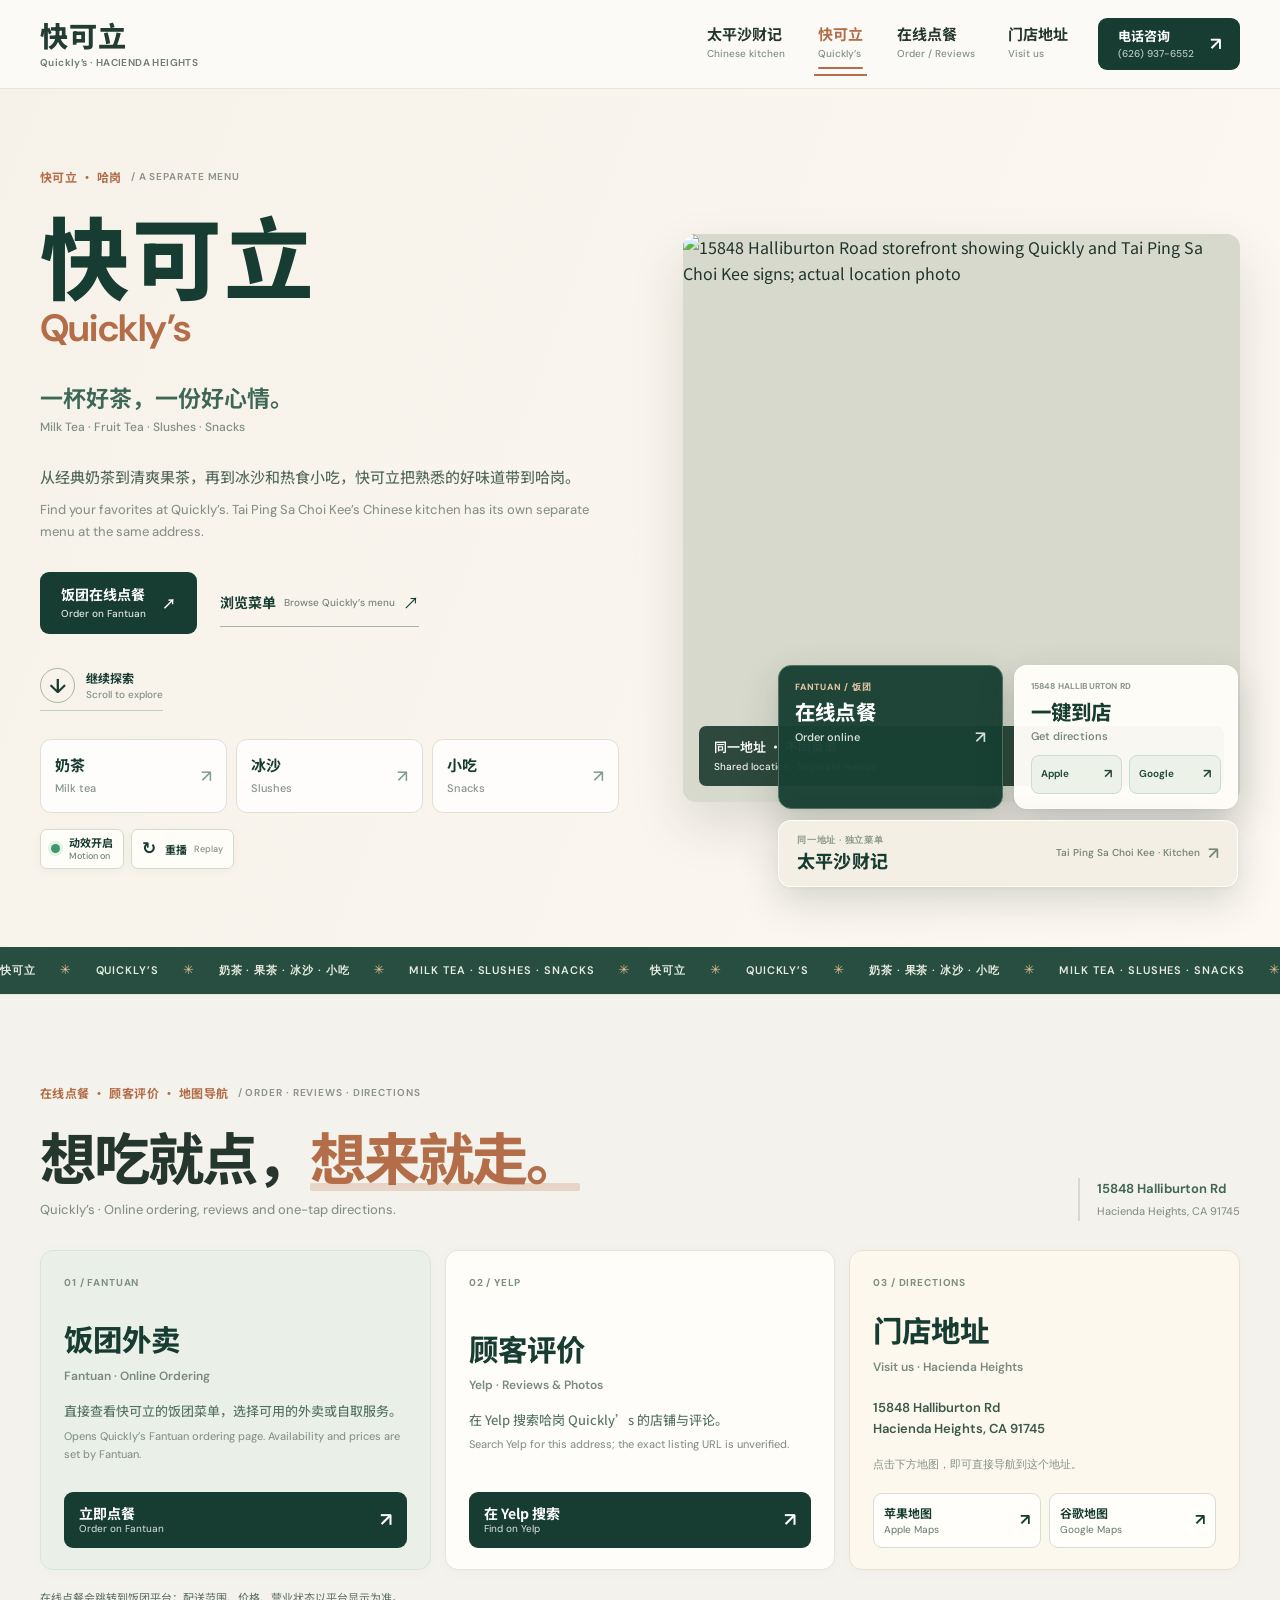
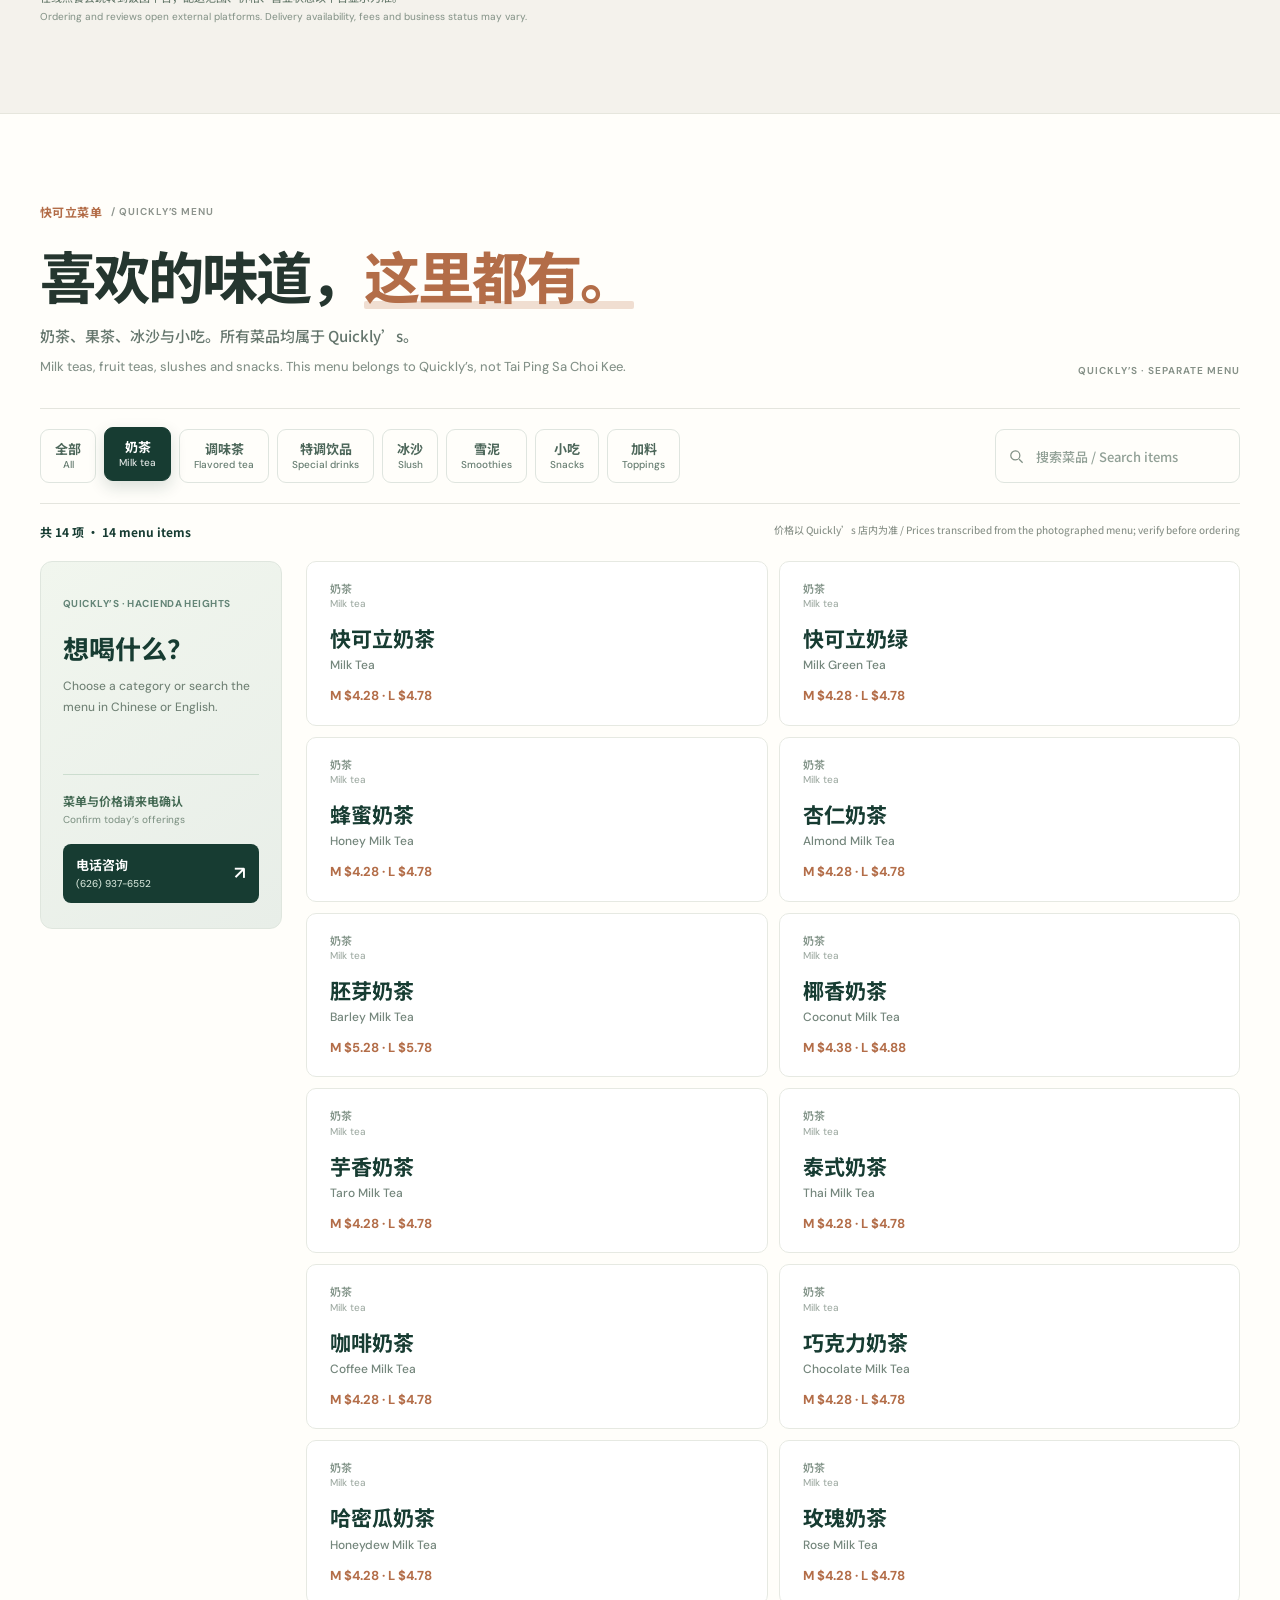
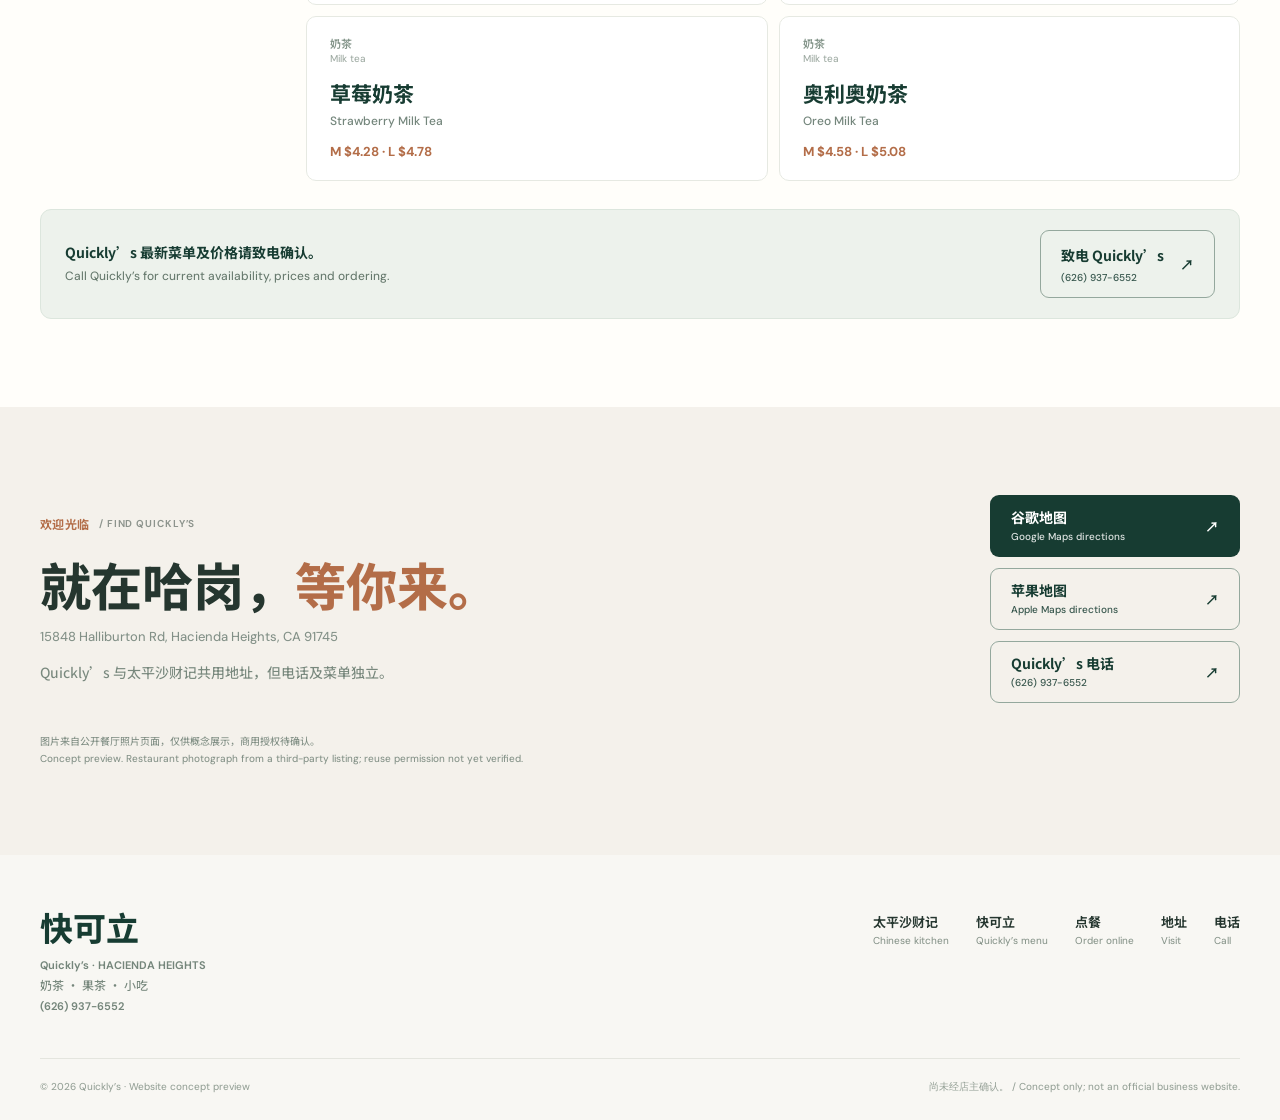
==== commit 40495cdb: "feat: elegant floating order, directions and cross-business cards across device sizes" ====
--- a/quicklys.html
+++ b/quicklys.html
@@ -13,8 +13,8 @@
   <link rel="preconnect" href="https://fonts.googleapis.com">
   <link rel="preconnect" href="https://fonts.gstatic.com" crossorigin>
   <link href="https://fonts.googleapis.com/css2?family=DM+Sans:wght@400;500;600;700&family=Manrope:wght@400;500;600;700;800&family=Noto+Sans+SC:wght@400;500;600;700&display=swap" rel="stylesheet">
-  <link rel="stylesheet" href="styles.css?v=motion-v5">
-  <script src="app.js?v=motion-v5" defer></script>
+  <link rel="stylesheet" href="styles.css?v=motion-v6">
+  <script src="app.js?v=motion-v6" defer></script>
 </head>
 <body class="quicklys-page">
   <a href="#main" class="skip-link">跳到主要内容 / Skip to content</a>
@@ -68,6 +68,25 @@
           <img src="https://cdn.restaurants-us.com/3616-albums-1.jpg" alt="15848 Halliburton Road storefront showing Quickly and Tai Ping Sa Choi Kee signs; actual location photo" loading="eager" decoding="async" width="1000" height="563">
           <div class="quicklys-photo-label"><span lang="zh-Hans">同一地址 · 不同菜单</span><small lang="en">Shared location · Separate menus</small></div>
         </div>
+        <div class="hero-floating-actions" aria-label="实用快捷入口 / Quick actions" data-reveal>
+          <a class="float-card float-card-order" href="https://www.fantuanorder.com/en-US/store/quickly/us-28952" target="_blank" rel="noopener noreferrer">
+            <span class="float-card-kicker">FANTUAN / 饭团</span><span class="float-card-title" lang="zh-Hans">在线点餐</span>
+            <span class="float-card-detail" lang="en">Order online <span aria-hidden="true">↗</span></span>
+          </a>
+          <div class="float-card float-card-maps">
+            <span class="float-card-kicker">15848 HALLIBURTON RD</span>
+            <span class="float-card-title" lang="zh-Hans">一键到店</span><span class="float-card-detail" lang="en">Get directions</span>
+            <div class="float-card-map-actions">
+              <a href="https://maps.apple.com/?daddr=15848%20Halliburton%20Rd%2C%20Hacienda%20Heights%2C%20CA%2091745&amp;dirflg=d" target="_blank" rel="noopener noreferrer" aria-label="苹果地图导航 / Apple Maps">Apple <span aria-hidden="true">↗</span></a>
+              <a href="https://www.google.com/maps/dir/?api=1&amp;destination=15848%20Halliburton%20Rd%2C%20Hacienda%20Heights%2C%20CA%2091745" target="_blank" rel="noopener noreferrer" aria-label="谷歌地图导航 / Google Maps">Google <span aria-hidden="true">↗</span></a>
+            </div>
+          </div>
+          <a class="float-card float-card-other" href="index.html">
+            <span class="float-card-kicker" lang="zh-Hans">同一地址 · 独立菜单</span>
+            <span class="float-card-title" lang="zh-Hans">太平沙财记</span>
+            <span class="float-card-detail" lang="en">Tai Ping Sa Choi Kee · Kitchen <span aria-hidden="true">↗</span></span>
+          </a>
+        </div>
       </div>
     </section>
 
--- a/styles.css
+++ b/styles.css
@@ -910,3 +910,124 @@
  .hero-copy .hero-description,.quicklys-intro .quicklys-description{font-size:14px;line-height:1.8}
  .hero-copy .hero-description-en,.quicklys-intro .quicklys-description-en{font-size:12px;line-height:1.65}
 }
+
+
+/* Floating service cards v6 — meaningful actions, not invented badges.
+   Anchored near real photography on desktop; natural tap targets under it on phones. */
+.hero-grid,.quicklys-hero-layout{position:relative}
+.hero-floating-actions{
+  position:absolute;z-index:8;right:2px;bottom:7%;
+  width:min(460px,47%);display:grid;grid-template-columns:repeat(2,minmax(0,1fr));
+  gap:11px;align-items:stretch;pointer-events:none;
+}
+.float-card{
+  pointer-events:auto;min-width:0;position:relative;isolation:isolate;
+  border:1px solid rgba(255,255,255,.82);border-radius:13px;
+  padding:15px 16px 14px;display:flex;flex-direction:column;gap:4px;
+  background:rgba(255,253,248,.96);color:var(--green);
+  box-shadow:0 14px 38px rgba(20,42,31,.17),0 1px 5px rgba(23,44,31,.05);
+  backdrop-filter:blur(15px);
+  transition:box-shadow .25s,border-color .25s,background .25s;
+}
+.float-card:hover,.float-card:focus-within{
+  box-shadow:0 21px 40px rgba(22,45,34,.23);border-color:#e6d1b7
+}
+.float-card:focus-visible{outline:3px solid #d09d73;outline-offset:3px}
+.float-card-kicker{font:750 9px/1.35 var(--font);letter-spacing:.09em;color:#8a998b}
+.float-card-title{font:750 clamp(17px,1.6vw,21px)/1.38 var(--zh-font);letter-spacing:.01em}
+.float-card-detail{display:flex;justify-content:space-between;align-items:center;gap:5px;font:550 11px/1.45 var(--font);color:#768679}
+.float-card-detail>span{font-size:17px;line-height:1}
+.float-card-order{background:rgba(24,65,51,.97);border-color:#527262;color:white}
+.float-card-order .float-card-kicker{color:#e6c6a0}
+.float-card-order .float-card-detail{color:#d5e2d7}
+.float-card-maps{background:rgba(255,253,247,.97)}
+.float-card-maps .float-card-kicker{letter-spacing:.02em;font-size:8.5px}
+.float-card-map-actions{display:grid;grid-template-columns:1fr 1fr;gap:7px;margin-top:6px}
+.float-card-map-actions a{
+  min-height:39px;display:flex;align-items:center;justify-content:space-between;
+  gap:6px;padding:7px 9px;border-radius:8px;border:1px solid #ccdacf;
+  background:#edf2e9;color:#244b39;font:650 10px/1.2 var(--font);
+  transition:background .2s,border-color .2s
+}
+.float-card-map-actions a:hover,.float-card-map-actions a:focus-visible{
+  background:#dce9d9;border-color:#9db6a2
+}
+.float-card-map-actions a span{font-size:13px}
+.float-card-other{
+  grid-column:1/-1;display:grid;grid-template-columns:1fr auto;align-content:center;
+  padding:13px 18px;gap:2px 15px;background:rgba(244,239,228,.97);
+}
+.float-card-other .float-card-kicker{grid-column:1}
+.float-card-other .float-card-title{grid-column:1;font-size:18px}
+.float-card-other .float-card-detail{grid-column:2;grid-row:1/3;justify-content:flex-end;text-align:right;max-width:178px;font-size:10px}
+.float-card-other .float-card-detail>span{margin-left:3px}
+.motion-on .float-card-order{animation:float-card-drift 6.2s 1.2s ease-in-out infinite alternate}
+.motion-on .float-card-maps{animation:float-card-drift 6.8s 1.8s ease-in-out infinite alternate-reverse}
+.motion-on .float-card-other{animation:float-card-drift 7.1s 2s ease-in-out infinite alternate}
+.motion-on .float-card:hover,.motion-on .float-card:focus-within{animation-play-state:paused}
+@keyframes float-card-drift{from{transform:translateY(0)}to{transform:translateY(-7px)}}
+@media(min-width:1101px) and (max-width:1260px){
+ .hero-floating-actions{right:0;bottom:4%;width:48%;gap:8px}
+ .float-card{padding:12px}
+}
+@media(max-width:1100px) and (min-width:741px){
+ .hero-floating-actions{right:0;bottom:4%;width:47%;gap:8px}
+ .float-card{padding:10px 11px}
+ .float-card-title{font-size:17px}
+ .float-card-maps .float-card-kicker{font-size:8px}
+ .float-card-map-actions{gap:5px}
+ .float-card-map-actions a{font-size:9px;padding:6px}
+ .float-card-other{padding:10px 12px}
+ .float-card-other .float-card-title{font-size:16px}
+}
+@media(max-width:900px) and (min-width:741px){
+ .hero-floating-actions{
+  position:relative;right:auto;bottom:auto;top:auto;
+  width:100%;grid-column:1/-1;grid-template-columns:repeat(2,minmax(0,1fr));
+  margin-top:14px
+ }
+ .float-card-other{grid-column:1/-1}
+ .motion-on .float-card{animation:none}
+}
+@media(max-width:740px){
+ .hero-floating-actions{
+  position:relative;right:auto;bottom:auto;top:auto;z-index:auto;
+  width:100%;order:6;display:grid;grid-template-columns:1fr 1fr;
+  gap:9px;margin:0 0 21px;pointer-events:auto;
+ }
+ .float-card{
+  padding:14px;gap:4px;border:1px solid #d9e5d8;
+  box-shadow:0 5px 18px rgba(23,54,32,.07);
+  border-radius:10px;backdrop-filter:none;
+ }
+ .float-card-title{font-size:18px}
+ .float-card-detail{font-size:10px}
+ .float-card-map-actions a{min-height:44px}
+ .float-card-other{grid-column:1/-1;padding:11px 15px}
+ .float-card-other .float-card-title{font-size:18px}
+ .motion-on .float-card{animation:none}
+ .hero-copy .hero-description{order:7}
+ .hero-copy .hero-description-en{order:8}
+ .hero-copy .hero-actions{order:9}
+ .hero-copy .hero-footnote{order:10}
+ .hero-copy .motion-controls{order:11}
+ .hero-copy .scroll-cue{order:12}
+ .quicklys-hero-layout .hero-floating-actions{order:7}
+ .quicklys-intro .quicklys-description{order:8}
+ .quicklys-intro .quicklys-description-en{order:9}
+ .quicklys-intro .hero-actions{order:10}
+ .quicklys-intro .quicklys-shortcuts{order:11}
+ .quicklys-intro .motion-controls{order:12}
+ .quicklys-intro .scroll-cue{order:13}
+}
+@media(max-width:380px){
+ .float-card{padding:11px 10px}
+ .float-card-kicker{font-size:8px}
+ .float-card-title{font-size:16px}
+ .float-card-map-actions a{font-size:9px;padding:6px}
+ .float-card-other .float-card-detail{max-width:140px}
+}
+@media(hover:none){.float-card:hover{box-shadow:0 5px 18px rgba(23,54,32,.07)}}
+@media(prefers-reduced-motion:reduce){
+ html:not(.motion-on) .float-card{animation:none!important;transition:none!important}
+}
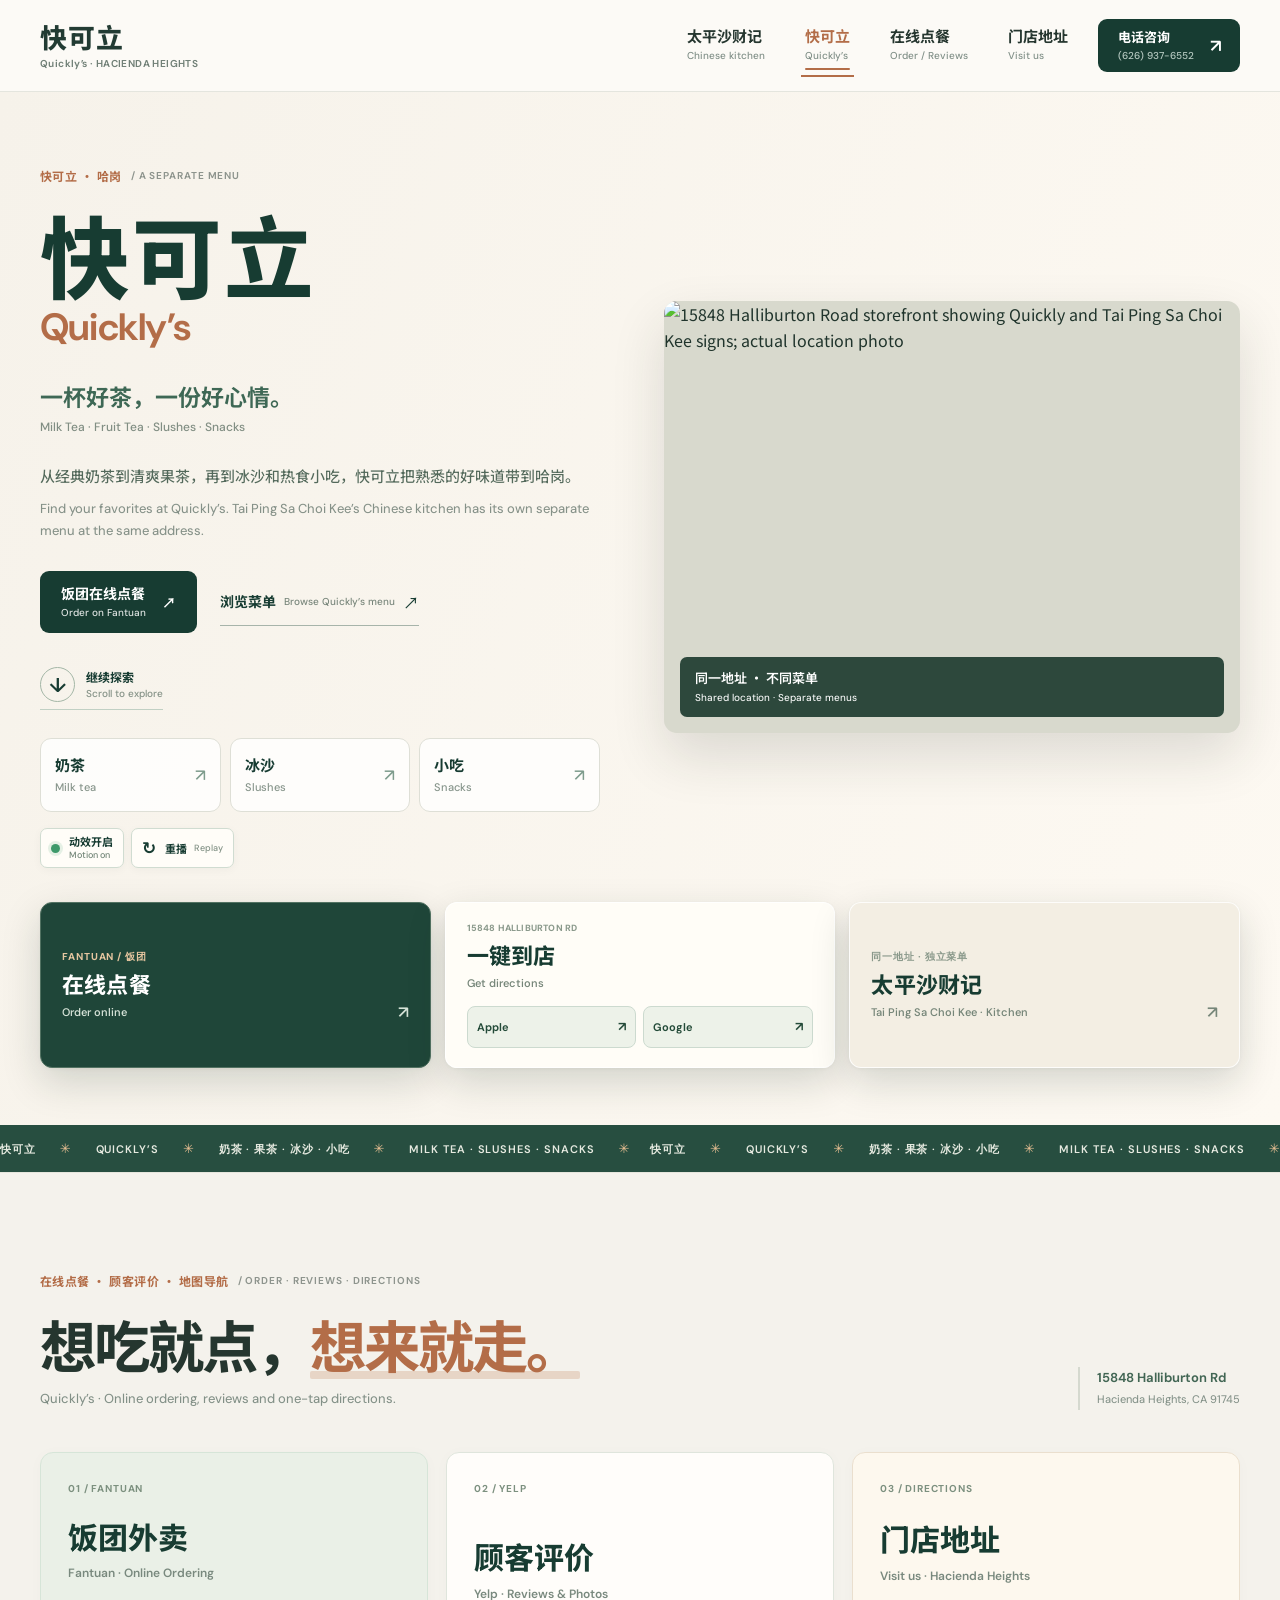
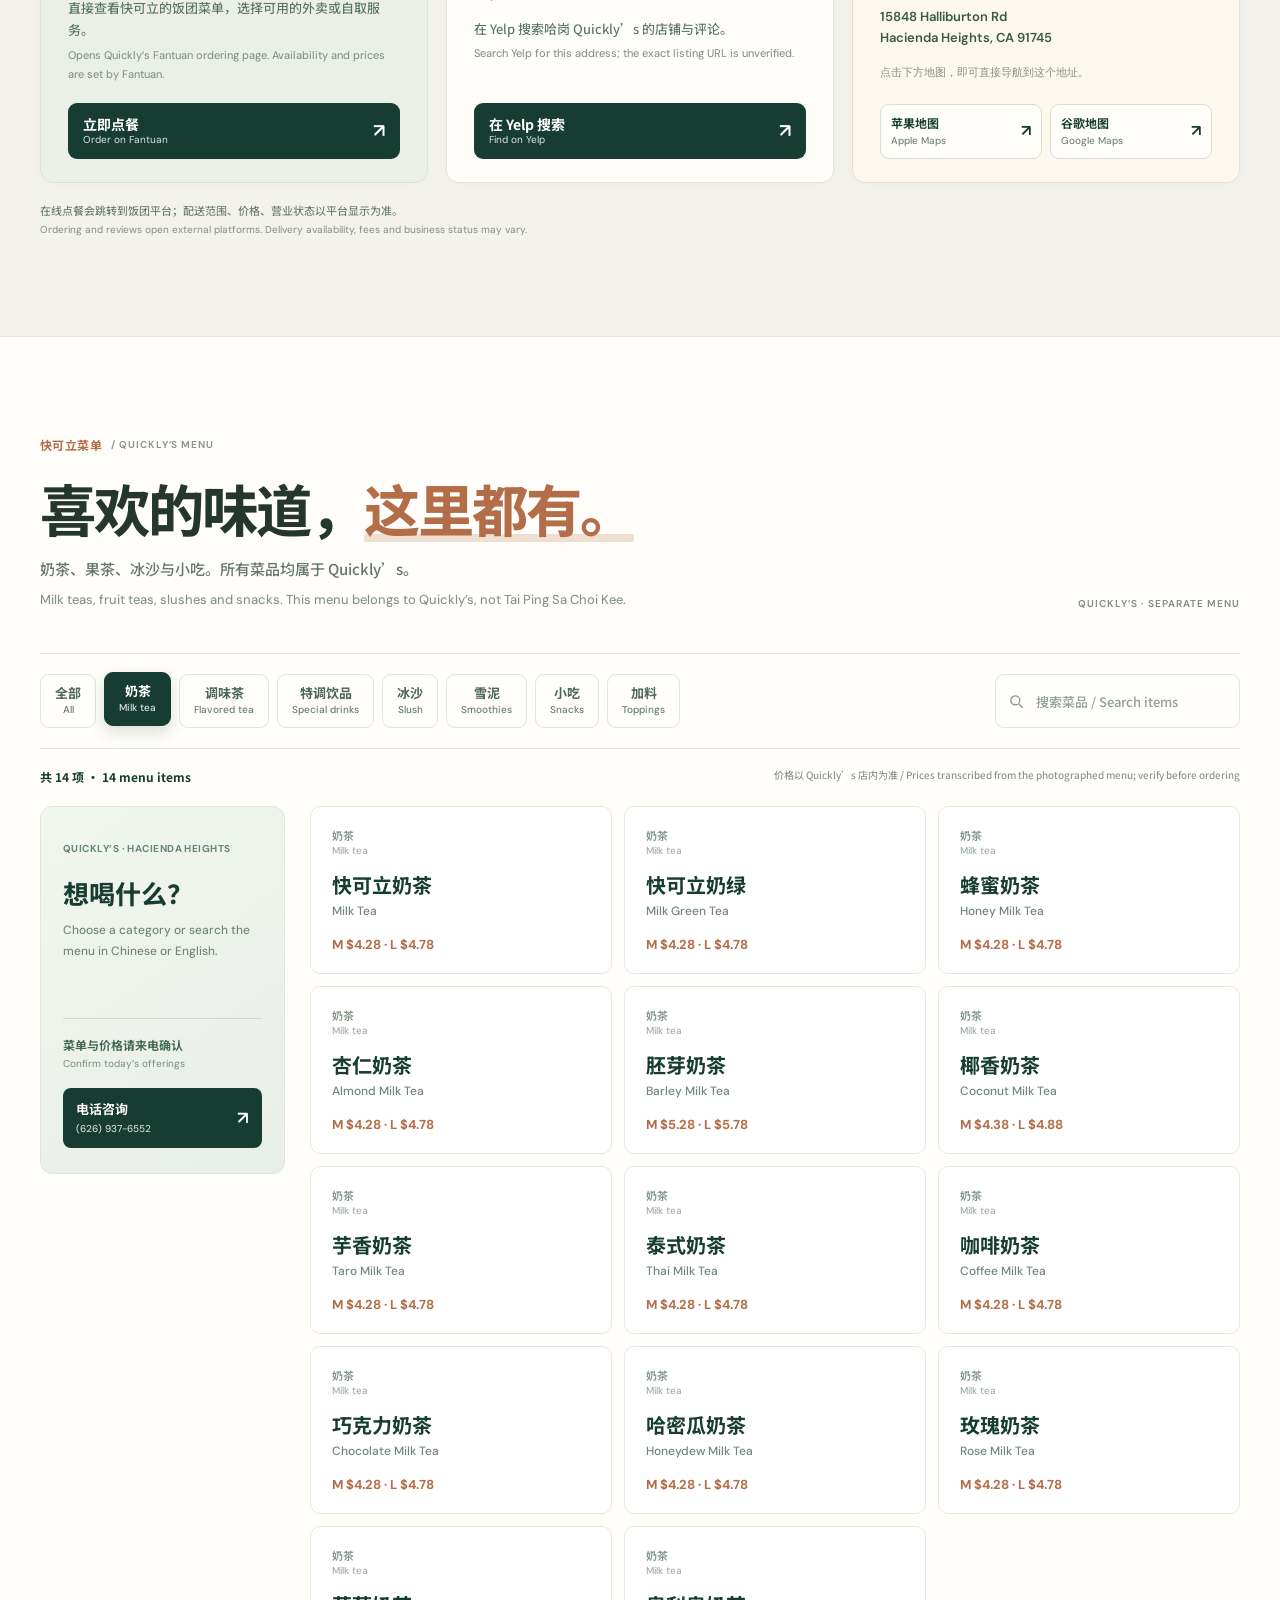
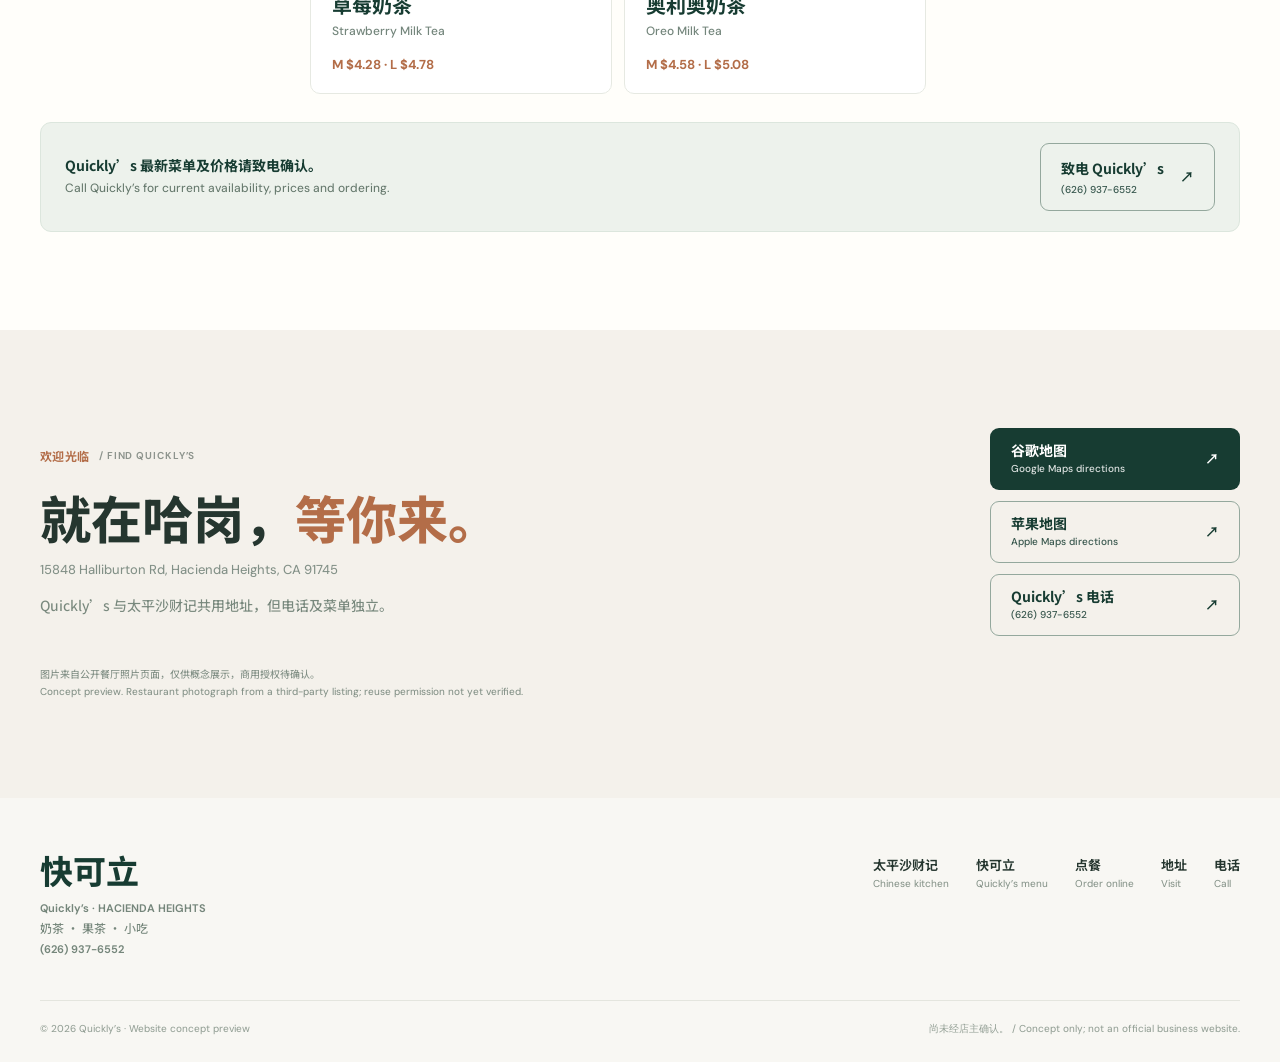
==== commit 8982f134: "design: refine desktop and tablet layouts across both restaurant pages" ====
--- a/quicklys.html
+++ b/quicklys.html
@@ -13,8 +13,8 @@
   <link rel="preconnect" href="https://fonts.googleapis.com">
   <link rel="preconnect" href="https://fonts.gstatic.com" crossorigin>
   <link href="https://fonts.googleapis.com/css2?family=DM+Sans:wght@400;500;600;700&family=Manrope:wght@400;500;600;700;800&family=Noto+Sans+SC:wght@400;500;600;700&display=swap" rel="stylesheet">
-  <link rel="stylesheet" href="styles.css?v=motion-v6">
-  <script src="app.js?v=motion-v6" defer></script>
+  <link rel="stylesheet" href="styles.css?v=motion-v7">
+  <script src="app.js?v=motion-v7" defer></script>
 </head>
 <body class="quicklys-page">
   <a href="#main" class="skip-link">跳到主要内容 / Skip to content</a>
--- a/styles.css
+++ b/styles.css
@@ -1031,3 +1031,168 @@
 @media(prefers-reduced-motion:reduce){
  html:not(.motion-on) .float-card{animation:none!important;transition:none!important}
 }
+
+
+/* Cross-device editorial refinement v7.
+   Desktop and tablet layouts are composed deliberately; floating utility cards
+   no longer obscure the real restaurant photography. No invented imagery or claims. */
+@media(min-width:901px){
+ .hero-grid,.quicklys-hero-layout{
+  display:grid;
+  grid-template-columns:minmax(0,1fr) minmax(0,1.03fr);
+  grid-template-rows:auto auto;
+  column-gap:clamp(32px,5vw,78px);
+  row-gap:30px;
+  align-items:center;
+  min-height:0;
+  padding-block:clamp(54px,5.8vw,82px) 57px;
+ }
+ .hero-copy,.quicklys-intro{grid-column:1;grid-row:1;align-self:center}
+ .hero-visual,.quicklys-store-photo{grid-column:2;grid-row:1;align-self:center}
+ .hero-visual{height:min(490px,38vw);min-height:390px}
+ .quicklys-store-photo{
+  aspect-ratio:4/3;max-height:490px;min-height:390px;
+  width:100%;object-position:center
+ }
+ .quicklys-store-photo img{object-position:50% 40%}
+ .hero-floating-actions{
+  position:relative;top:auto;right:auto;bottom:auto;
+  grid-column:1/-1;grid-row:2;
+  width:100%;max-width:none;
+  display:grid;grid-template-columns:repeat(3,minmax(0,1fr));
+  align-items:stretch;gap:14px;margin:4px 0 0;
+  pointer-events:auto;
+ }
+ .float-card,.float-card-other{
+  display:flex;flex-direction:column;justify-content:center;align-items:stretch;
+  min-height:136px;grid-column:auto;gap:6px;
+  padding:19px 21px;border-radius:12px;
+ }
+ .float-card-title,.float-card-other .float-card-title{font-size:22px;line-height:1.3}
+ .float-card-kicker{font-size:10px}
+ .float-card-detail,.float-card-other .float-card-detail{
+  display:flex;grid-column:auto;grid-row:auto;
+  align-items:center;justify-content:space-between;
+  gap:10px;max-width:none;text-align:left;
+  font-size:11px;line-height:1.5
+ }
+ .float-card-other{background:#f3eee3}
+ .float-card-maps .float-card-kicker{font-size:9px}
+ .float-card-map-actions{grid-template-columns:repeat(2,minmax(0,1fr));margin-top:9px}
+ .float-card-map-actions a{min-height:42px;font-size:11px}
+ .motion-on .float-card-order,.motion-on .float-card-maps,
+ .motion-on .float-card-other{animation-duration:8s;animation-timing-function:ease-in-out}
+}
+@media(min-width:901px) and (max-width:1150px){
+ .hero-grid,.quicklys-hero-layout{column-gap:29px;padding-block:56px 46px}
+ .hero-visual{min-height:340px;height:min(450px,37vw)}
+ .quicklys-store-photo{min-height:330px;max-height:440px}
+ .hero h1.hero-restaurant-title{font-size:clamp(48px,5.5vw,70px)}
+ .quicklys-intro h1{font-size:clamp(59px,6.7vw,86px)}
+ .float-card,.float-card-other{padding:15px 16px;min-height:131px}
+ .float-card-title,.float-card-other .float-card-title{font-size:19px}
+}
+@media(min-width:741px) and (max-width:900px){
+ .hero-grid,.quicklys-hero-layout{
+  display:grid;grid-template-columns:minmax(0,1fr) minmax(0,1fr);
+  grid-template-rows:auto auto;column-gap:27px;row-gap:25px;
+  align-items:center;padding-block:55px 48px;min-height:0
+ }
+ .hero-copy,.quicklys-intro{grid-column:1;grid-row:1;align-self:center}
+ .hero-visual,.quicklys-store-photo{grid-column:2;grid-row:1;align-self:center}
+ .hero-visual{min-height:310px;height:clamp(330px,42vw,405px)}
+ .quicklys-store-photo{aspect-ratio:4/3;min-height:285px;max-height:395px}
+ .quicklys-store-photo img{object-position:50% 45%}
+ .hero h1.hero-restaurant-title{font-size:clamp(41px,5.3vw,55px)}
+ .quicklys-intro h1{font-size:clamp(51px,7vw,65px)}
+ .hero-floating-actions{
+  position:relative;top:auto;right:auto;bottom:auto;
+  width:100%;grid-column:1/-1;grid-row:2;display:grid;
+  grid-template-columns:repeat(3,minmax(0,1fr));
+  gap:10px;align-items:stretch;margin:0;
+ }
+ .float-card,.float-card-other{
+  display:flex;flex-direction:column;justify-content:center;
+  grid-column:auto;min-height:125px;
+  padding:13px 14px;border-radius:10px
+ }
+ .float-card-title,.float-card-other .float-card-title{font-size:18px}
+ .float-card-kicker{font-size:8px}
+ .float-card-detail,.float-card-other .float-card-detail{
+  display:flex;grid-column:auto;grid-row:auto;max-width:none;
+  text-align:left;font-size:10px;justify-content:space-between
+ }
+ .float-card-map-actions{grid-template-columns:repeat(2,minmax(0,1fr));gap:5px}
+ .float-card-map-actions a{min-height:41px;padding:6px;font-size:9px}
+ .motion-on .float-card{animation:none}
+}
+@media(min-width:1101px){
+ .site-header .header-inner{min-height:91px}
+ .site-header .nav{gap:clamp(17px,2.5vw,39px)}
+ .brand-text strong{font-size:clamp(24px,2.1vw,30px)}
+}
+/* Better visual rhythm through the full desktop page, not just the hero. */
+@media(min-width:1101px){
+ .section-pad{padding-block:98px}
+ .section-heading{margin-bottom:42px}
+ .section-heading h2{font-size:clamp(41px,4.4vw,61px)}
+ .service-grid{grid-template-columns:repeat(3,minmax(0,1fr));gap:18px}
+ .service-card{min-height:290px;padding:29px 27px 23px}
+ .service-card h3{font-size:30px}
+ .feature-grid{gap:22px}
+ .feature-image-wrap{height:385px}
+ .feature-info{padding:24px 27px;min-height:130px}
+ .feature-info h3{font-size:24px}
+ .signature-grid{gap:17px}
+ .signature-card{padding:27px 26px;min-height:200px}
+ .menu-body-layout{grid-template-columns:minmax(212px,245px) minmax(0,1fr);gap:25px}
+ .quicklys-page .menu-results .menu-grid{grid-template-columns:repeat(3,minmax(0,1fr));gap:12px}
+ .quicklys-page .menu-results .menu-card{min-height:168px;padding:21px 21px 18px}
+ .quicklys-page .menu-results .menu-card h3{font-size:20px}
+ .visit-layout{gap:80px;align-items:stretch}
+ .visit-art{align-self:stretch}
+ .visit-address-panel{
+  min-height:100%;padding:46px;
+  border-radius:13px;box-shadow:0 24px 44px rgba(8,33,18,.16)
+ }
+}
+@media(min-width:901px) and (max-width:1100px){
+ .section-pad{padding-block:79px}
+ .feature-image-wrap{height:325px}
+ .service-grid{gap:13px}
+ .service-card{padding:22px 19px;min-height:265px}
+ .signature-grid{gap:12px}
+}
+@media(min-width:741px) and (max-width:900px){
+ .section-pad{padding-block:72px}
+ .service-grid{grid-template-columns:repeat(3,minmax(0,1fr));gap:10px}
+ .service-map{grid-column:auto}
+ .service-card{min-height:265px;padding:20px 15px 16px}
+ .service-card h3{font-size:24px}
+ .service-map-links{grid-template-columns:1fr;max-width:none;gap:6px}
+ .service-map-links a{min-height:42px}
+ .feature-grid{gap:14px}
+ .feature-image-wrap{height:300px}
+ .signature-grid{gap:10px}
+ .signature-card{padding:18px;min-height:170px}
+ .menu-side-panel{display:none}
+}
+/* Tactile polish without gimmicks, useful also with keyboard focus. */
+@media(hover:hover){
+ .signature-card,.feature-card,.service-card,.menu-card{
+  transition:transform .25s cubic-bezier(.2,.7,.2,1),
+             box-shadow .25s,border-color .25s
+ }
+ .signature-card:hover,.feature-card:hover,.service-card:hover,.menu-card:hover{
+  transform:translateY(-4px);box-shadow:0 16px 31px rgba(28,53,39,.1)
+ }
+ .signature-card:focus-within,.feature-card:focus-within,.service-card:focus-within{
+  outline:2px solid rgba(169,111,75,.32);outline-offset:3px
+ }
+}
+@media(prefers-reduced-motion:reduce){
+ html:not(.motion-on) .float-card,html:not(.motion-on) .feature-card,
+ html:not(.motion-on) .service-card,html:not(.motion-on) .signature-card{
+  transition:none!important;animation:none!important
+ }
+}
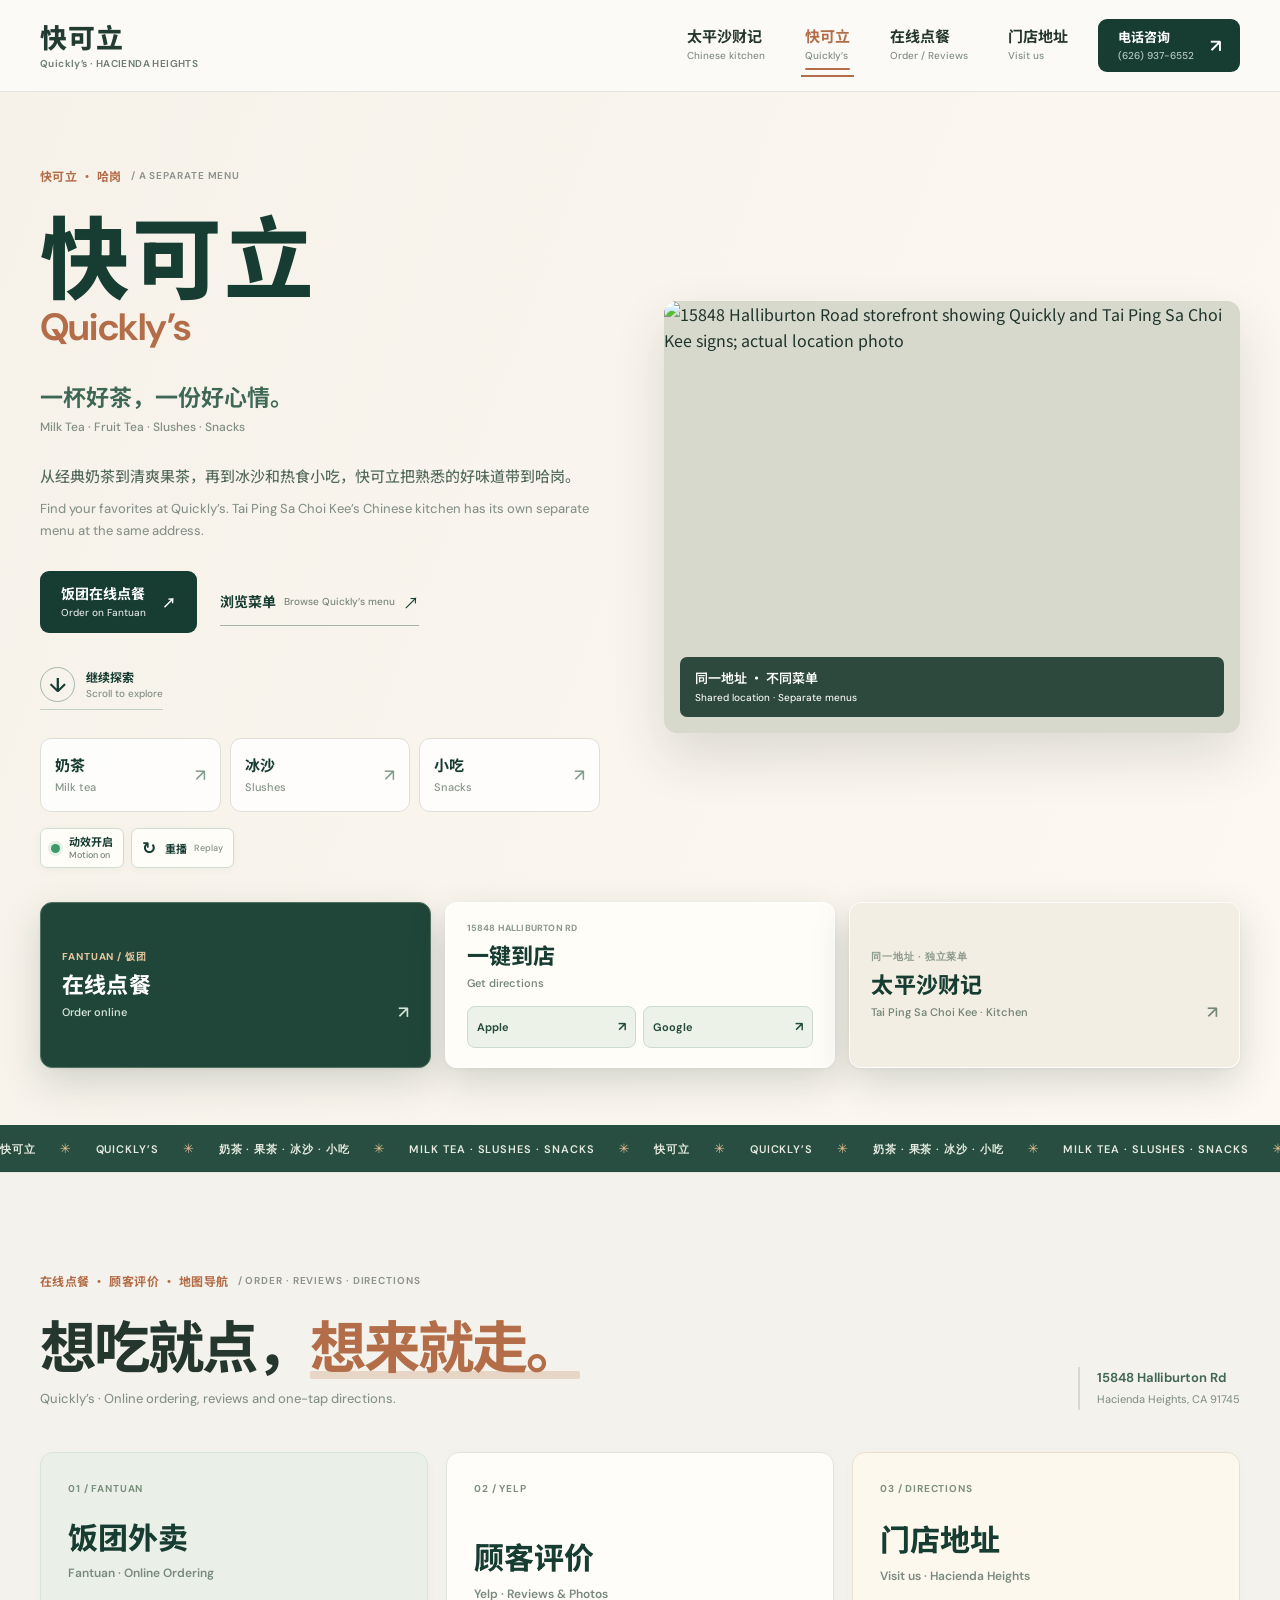
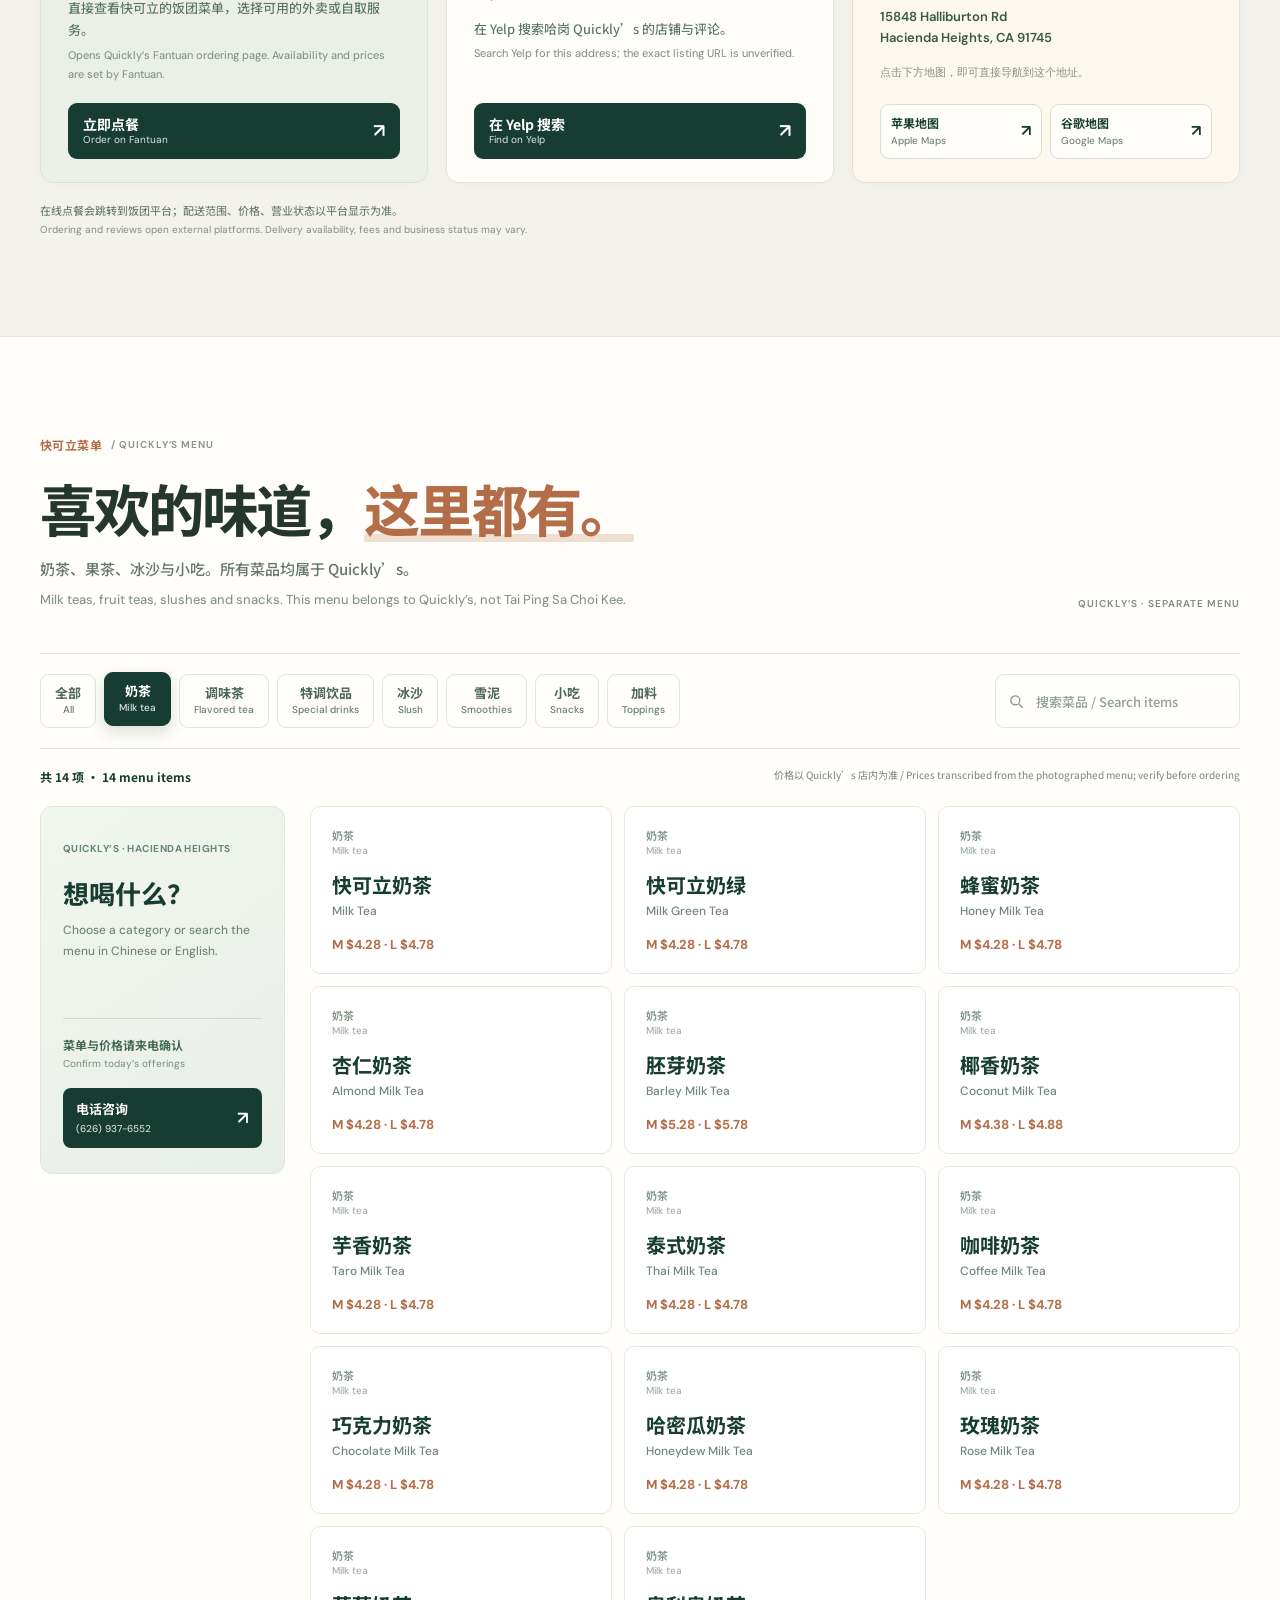
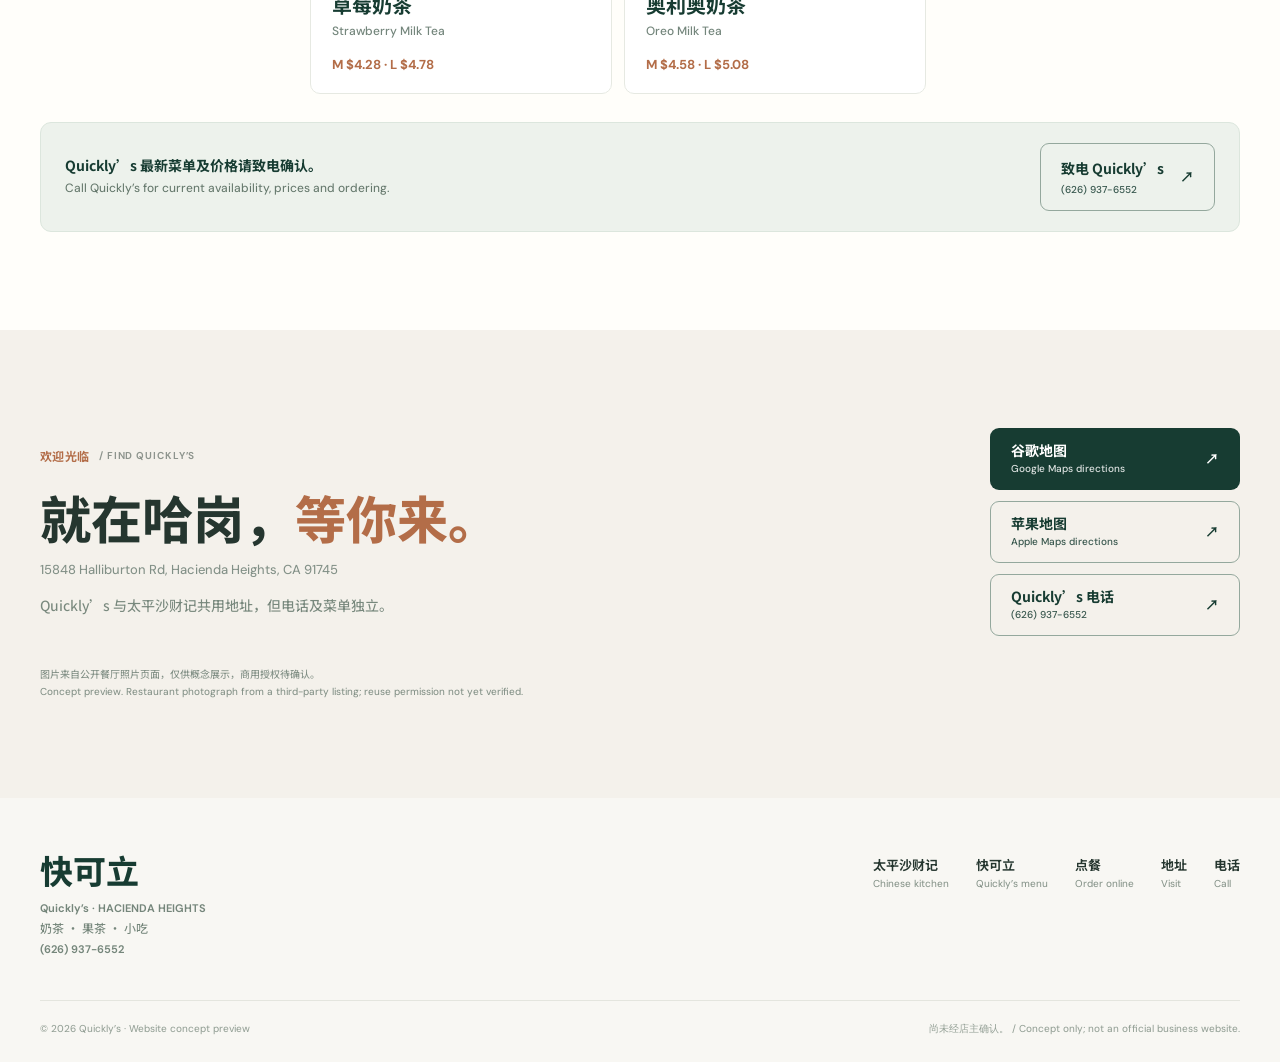
==== commit 510c3320: "fix: truly seamless responsive bilingual tickers with full-width repeat strips" ====
--- a/quicklys.html
+++ b/quicklys.html
@@ -13,8 +13,8 @@
   <link rel="preconnect" href="https://fonts.googleapis.com">
   <link rel="preconnect" href="https://fonts.gstatic.com" crossorigin>
   <link href="https://fonts.googleapis.com/css2?family=DM+Sans:wght@400;500;600;700&family=Manrope:wght@400;500;600;700;800&family=Noto+Sans+SC:wght@400;500;600;700&display=swap" rel="stylesheet">
-  <link rel="stylesheet" href="styles.css?v=motion-v7">
-  <script src="app.js?v=motion-v7" defer></script>
+  <link rel="stylesheet" href="styles.css?v=motion-v8">
+  <script src="app.js?v=motion-v8" defer></script>
 </head>
 <body class="quicklys-page">
   <a href="#main" class="skip-link">跳到主要内容 / Skip to content</a>
--- a/styles.css
+++ b/styles.css
@@ -1196,3 +1196,33 @@
   transition:none!important;animation:none!important
  }
 }
+
+
+/* Seamless marquees v8: each of two identical spans is expanded by JS to be
+   wider than the container. Exactly -50% of the two-span track = one full
+   span's width; the second span takes its place without a blank or snap. */
+.ticker{position:relative;width:100%;overflow:hidden}
+.ticker-track{
+  display:flex;width:max-content;min-width:100%;flex-wrap:nowrap;
+  align-items:center;justify-content:space-around;gap:0
+}
+.ticker-track>.ticker-copy{
+  display:block;flex:none;width:max-content;white-space:nowrap;
+  font-family:var(--font);font-size:11px;line-height:1.4;letter-spacing:.085em
+}
+.motion-on .ticker-track{
+  animation-name:ticker-travel;
+  animation-duration:var(--ticker-duration,23s);
+  animation-timing-function:linear;
+  animation-iteration-count:infinite
+}
+@keyframes ticker-travel{
+  from{transform:translate3d(0,0,0)}
+  to{transform:translate3d(-50%,0,0)}
+}
+@media(hover:none){
+  .motion-on .ticker:hover .ticker-track{animation-play-state:running}
+}
+@media(prefers-reduced-motion:reduce){
+  html:not(.motion-on) .ticker-track{transform:none!important}
+}
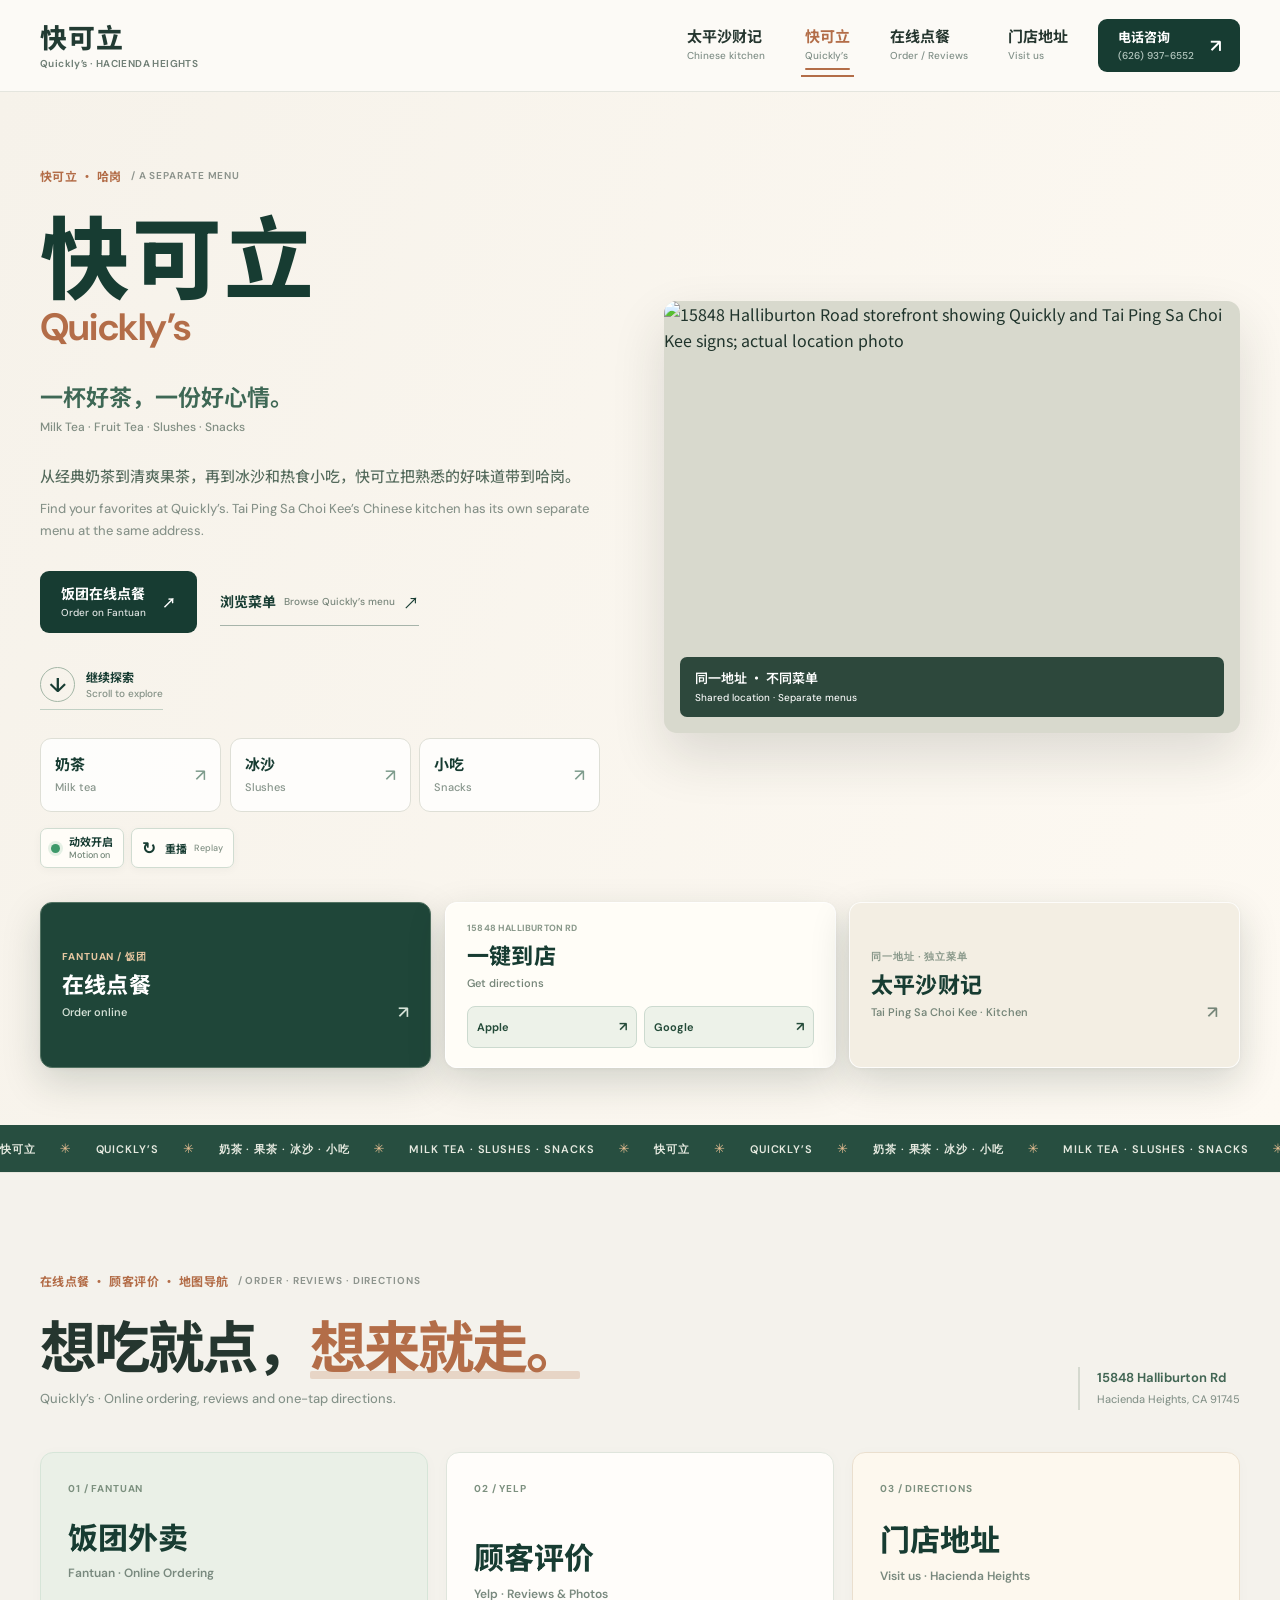
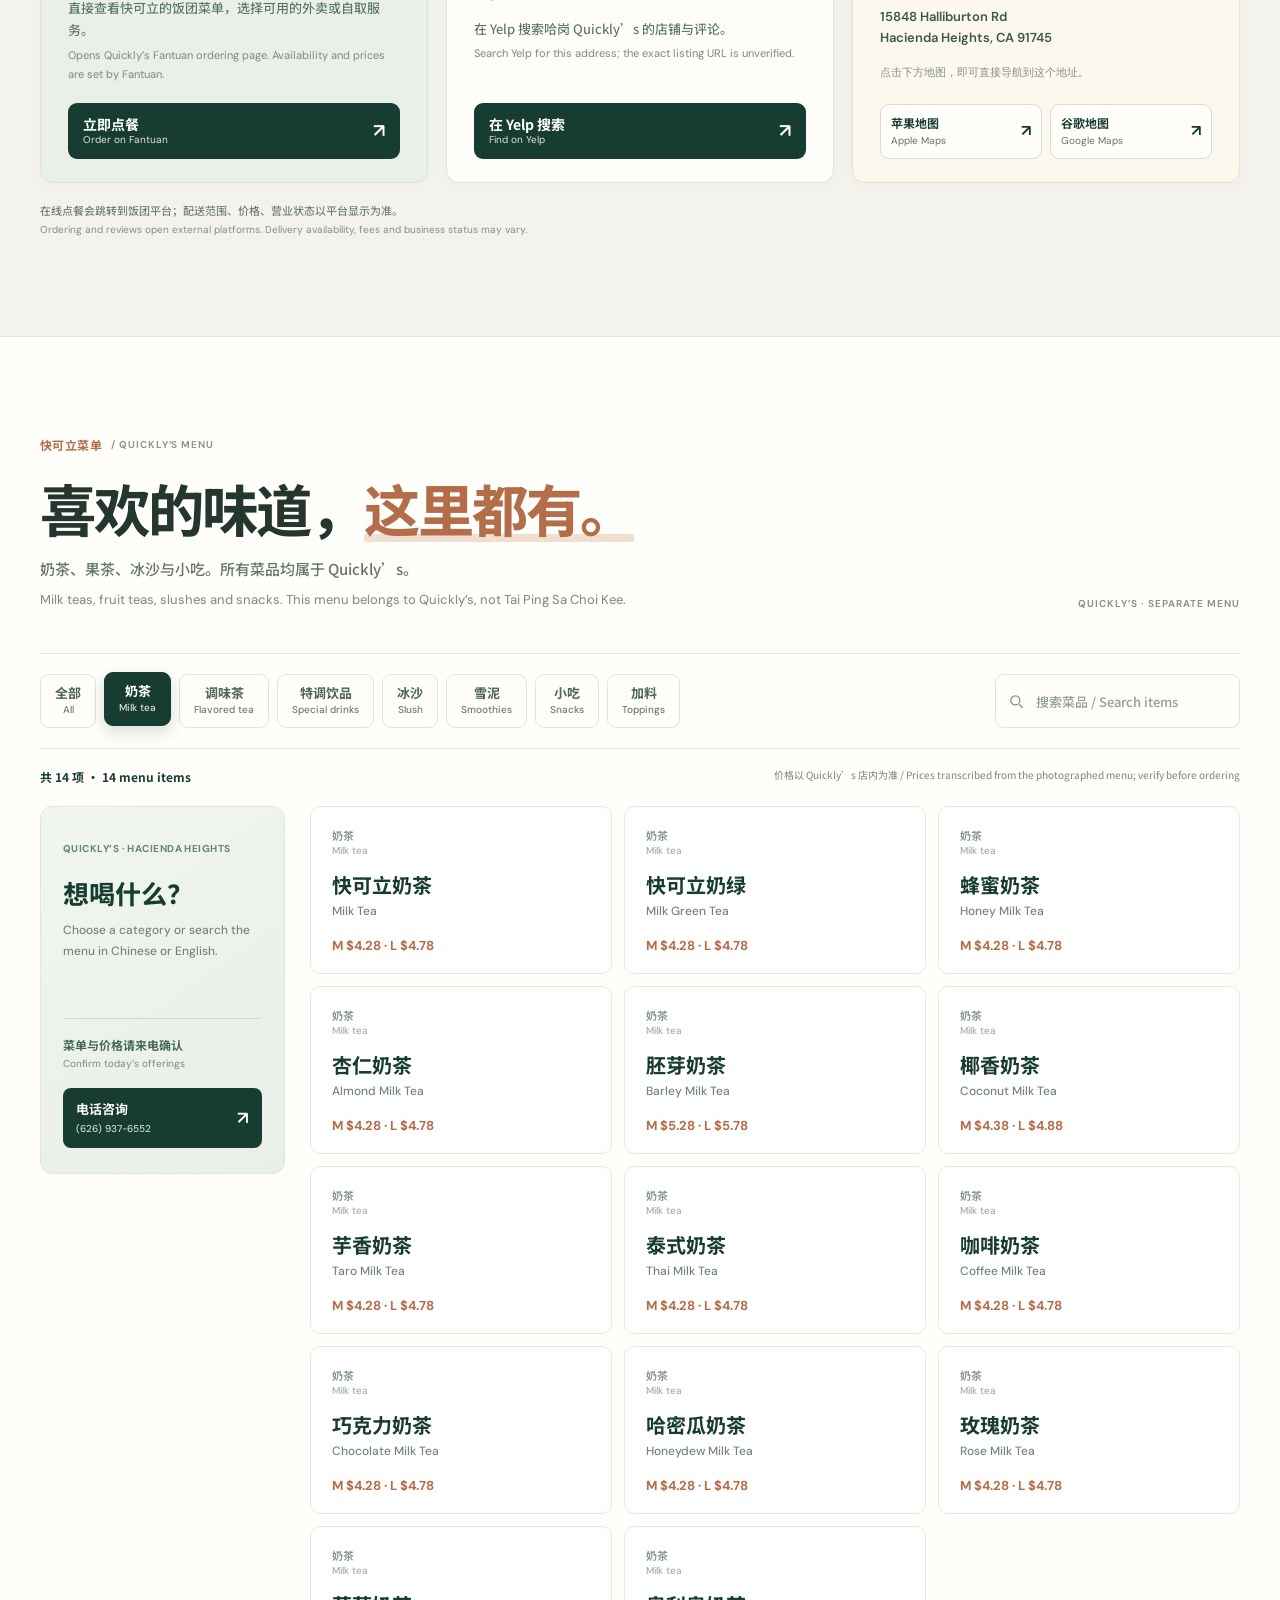
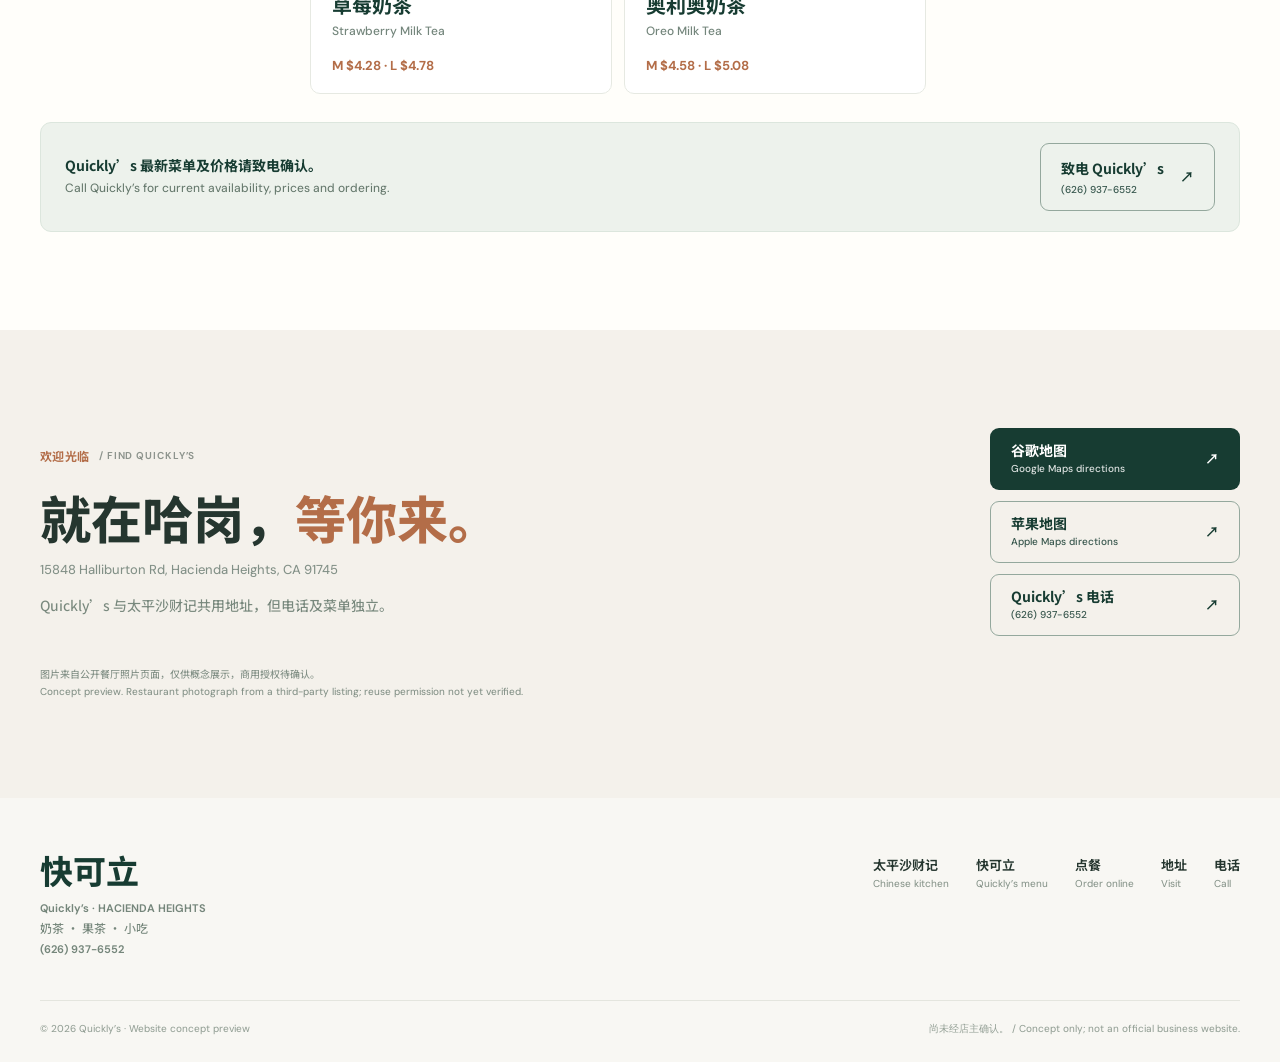
==== commit 21c6c0b6: "feat: animate every card only on viewport entry, including filtered menus" ====
--- a/quicklys.html
+++ b/quicklys.html
@@ -13,8 +13,8 @@
   <link rel="preconnect" href="https://fonts.googleapis.com">
   <link rel="preconnect" href="https://fonts.gstatic.com" crossorigin>
   <link href="https://fonts.googleapis.com/css2?family=DM+Sans:wght@400;500;600;700&family=Manrope:wght@400;500;600;700;800&family=Noto+Sans+SC:wght@400;500;600;700&display=swap" rel="stylesheet">
-  <link rel="stylesheet" href="styles.css?v=motion-v8">
-  <script src="app.js?v=motion-v8" defer></script>
+  <link rel="stylesheet" href="styles.css?v=motion-v9">
+  <script src="app.js?v=motion-v9" defer></script>
 </head>
 <body class="quicklys-page">
   <a href="#main" class="skip-link">跳到主要内容 / Skip to content</a>
@@ -51,9 +51,9 @@
           </div>
           <a class="scroll-cue" href="#order" aria-label="继续浏览在线点餐与地图 / Explore ordering and directions"><span class="scroll-cue-symbol" aria-hidden="true">↓</span><span><strong lang="zh-Hans">继续探索</strong><small lang="en">Scroll to explore</small></span></a>
           <div class="quicklys-shortcuts" aria-label="菜单快捷入口 / Menu shortcuts">
-            <a href="#menu" data-select-category="milk"><strong lang="zh-Hans">奶茶</strong><small lang="en">Milk tea</small><span aria-hidden="true">↗</span></a>
-            <a href="#menu" data-select-category="slush"><strong lang="zh-Hans">冰沙</strong><small lang="en">Slushes</small><span aria-hidden="true">↗</span></a>
-            <a href="#menu" data-select-category="snacks"><strong lang="zh-Hans">小吃</strong><small lang="en">Snacks</small><span aria-hidden="true">↗</span></a>
+            <a data-card-reveal href="#menu" data-select-category="milk"><strong lang="zh-Hans">奶茶</strong><small lang="en">Milk tea</small><span aria-hidden="true">↗</span></a>
+            <a data-card-reveal href="#menu" data-select-category="slush"><strong lang="zh-Hans">冰沙</strong><small lang="en">Slushes</small><span aria-hidden="true">↗</span></a>
+            <a data-card-reveal href="#menu" data-select-category="snacks"><strong lang="zh-Hans">小吃</strong><small lang="en">Snacks</small><span aria-hidden="true">↗</span></a>
           </div>
           <div class="motion-controls" role="group" aria-label="网页动画控制 / Animation controls">
             <button type="button" class="motion-toggle" data-motion-toggle aria-pressed="false">
@@ -68,12 +68,12 @@
           <img src="https://cdn.restaurants-us.com/3616-albums-1.jpg" alt="15848 Halliburton Road storefront showing Quickly and Tai Ping Sa Choi Kee signs; actual location photo" loading="eager" decoding="async" width="1000" height="563">
           <div class="quicklys-photo-label"><span lang="zh-Hans">同一地址 · 不同菜单</span><small lang="en">Shared location · Separate menus</small></div>
         </div>
-        <div class="hero-floating-actions" aria-label="实用快捷入口 / Quick actions" data-reveal>
-          <a class="float-card float-card-order" href="https://www.fantuanorder.com/en-US/store/quickly/us-28952" target="_blank" rel="noopener noreferrer">
+        <div class="hero-floating-actions" aria-label="实用快捷入口 / Quick actions">
+          <a data-card-reveal class="float-card float-card-order" href="https://www.fantuanorder.com/en-US/store/quickly/us-28952" target="_blank" rel="noopener noreferrer">
             <span class="float-card-kicker">FANTUAN / 饭团</span><span class="float-card-title" lang="zh-Hans">在线点餐</span>
             <span class="float-card-detail" lang="en">Order online <span aria-hidden="true">↗</span></span>
           </a>
-          <div class="float-card float-card-maps">
+          <div data-card-reveal class="float-card float-card-maps">
             <span class="float-card-kicker">15848 HALLIBURTON RD</span>
             <span class="float-card-title" lang="zh-Hans">一键到店</span><span class="float-card-detail" lang="en">Get directions</span>
             <div class="float-card-map-actions">
@@ -81,7 +81,7 @@
               <a href="https://www.google.com/maps/dir/?api=1&amp;destination=15848%20Halliburton%20Rd%2C%20Hacienda%20Heights%2C%20CA%2091745" target="_blank" rel="noopener noreferrer" aria-label="谷歌地图导航 / Google Maps">Google <span aria-hidden="true">↗</span></a>
             </div>
           </div>
-          <a class="float-card float-card-other" href="index.html">
+          <a data-card-reveal class="float-card float-card-other" href="index.html">
             <span class="float-card-kicker" lang="zh-Hans">同一地址 · 独立菜单</span>
             <span class="float-card-title" lang="zh-Hans">太平沙财记</span>
             <span class="float-card-detail" lang="en">Tai Ping Sa Choi Kee · Kitchen <span aria-hidden="true">↗</span></span>
@@ -103,7 +103,7 @@
           <span class="service-side-note" lang="zh-Hans">15848 Halliburton Rd<br><small lang="en">Hacienda Heights, CA 91745</small></span>
         </div>
         <div class="service-grid">
-          <article class="service-card service-order" data-reveal>
+          <article data-card-reveal class="service-card service-order" data-reveal>
             <span class="service-number">01 / FANTUAN</span>
             <div class="service-card-body">
               <h3 lang="zh-Hans">饭团外卖</h3><p lang="en">Fantuan · Online Ordering</p>
@@ -112,7 +112,7 @@
             </div>
             <a class="service-card-link" href="https://www.fantuanorder.com/en-US/store/quickly/us-28952" target="_blank" rel="noopener noreferrer"><span lang="zh-Hans">立即点餐</span><small lang="en">Order on Fantuan</small><span aria-hidden="true">↗</span></a>
           </article>
-          <article class="service-card service-reviews" data-reveal>
+          <article data-card-reveal class="service-card service-reviews" data-reveal>
             <span class="service-number">02 / YELP</span>
             <div class="service-card-body">
               <h3 lang="zh-Hans">顾客评价</h3><p lang="en">Yelp · Reviews &amp; Photos</p>
@@ -120,7 +120,7 @@
             </div>
             <a class="service-card-link" href="https://www.yelp.com/search?find_desc=Quickly&amp;find_loc=15848%20Halliburton%20Rd%2C%20Hacienda%20Heights%2C%20CA%2091745" target="_blank" rel="noopener noreferrer"><span lang="zh-Hans">在 Yelp 搜索</span><small lang="en">Find on Yelp</small><span aria-hidden="true">↗</span></a>
           </article>
-          <article class="service-card service-map" data-reveal>
+          <article data-card-reveal class="service-card service-map" data-reveal>
             <span class="service-number">03 / DIRECTIONS</span>
             <div class="service-card-body">
               <h3 lang="zh-Hans">门店地址</h3><p lang="en">Visit us · Hacienda Heights</p>
@@ -169,7 +169,7 @@
           <span class="menu-disclaimer">价格以 Quickly’s 店内为准 / Prices transcribed from the photographed menu; verify before ordering</span>
         </div>
         <div class="menu-body-layout">
-          <aside class="menu-side-panel" aria-label="Quickly’s 菜单与联系方式 / Menu help">
+          <aside data-card-reveal class="menu-side-panel" aria-label="Quickly’s 菜单与联系方式 / Menu help">
             <div class="menu-side-top">
               <span class="menu-side-eyebrow" lang="en">QUICKLY’S · HACIENDA HEIGHTS</span>
               <h3 lang="zh-Hans">想喝什么？</h3>
--- a/styles.css
+++ b/styles.css
@@ -961,9 +961,6 @@
 .float-card-other .float-card-title{grid-column:1;font-size:18px}
 .float-card-other .float-card-detail{grid-column:2;grid-row:1/3;justify-content:flex-end;text-align:right;max-width:178px;font-size:10px}
 .float-card-other .float-card-detail>span{margin-left:3px}
-.motion-on .float-card-order{animation:float-card-drift 6.2s 1.2s ease-in-out infinite alternate}
-.motion-on .float-card-maps{animation:float-card-drift 6.8s 1.8s ease-in-out infinite alternate-reverse}
-.motion-on .float-card-other{animation:float-card-drift 7.1s 2s ease-in-out infinite alternate}
 .motion-on .float-card:hover,.motion-on .float-card:focus-within{animation-play-state:paused}
 @keyframes float-card-drift{from{transform:translateY(0)}to{transform:translateY(-7px)}}
 @media(min-width:1101px) and (max-width:1260px){
@@ -1080,8 +1077,6 @@
  .float-card-maps .float-card-kicker{font-size:9px}
  .float-card-map-actions{grid-template-columns:repeat(2,minmax(0,1fr));margin-top:9px}
  .float-card-map-actions a{min-height:42px;font-size:11px}
- .motion-on .float-card-order,.motion-on .float-card-maps,
- .motion-on .float-card-other{animation-duration:8s;animation-timing-function:ease-in-out}
 }
 @media(min-width:901px) and (max-width:1150px){
  .hero-grid,.quicklys-hero-layout{column-gap:29px;padding-block:56px 46px}
@@ -1226,3 +1221,28 @@
 @media(prefers-reduced-motion:reduce){
   html:not(.motion-on) .ticker-track{transform:none!important}
 }
+
+
+/* Viewport-only card entrances v9
+   Each card animates ONCE, only after its individual IntersectionObserver
+   callback marks it visible. A missing observer or disabled JS never hides
+   content. Cards do not bob offscreen or consume continuous animation time. */
+.motion-on.card-reveal-ready [data-card-reveal].card-in-view {
+  animation:card-enter-on-view .72s cubic-bezier(.18,.75,.23,1) both;
+  animation-delay:var(--card-stagger,0ms);
+}
+@keyframes card-enter-on-view {
+  from{opacity:.3;transform:translate3d(0,22px,0) scale(.985)}
+  to{opacity:1;transform:translate3d(0,0,0) scale(1)}
+}
+/* Unobserved cards remain legible even with JS disabled; they never animate
+   until their observer reports intersection. */
+[data-card-reveal]:not(.card-in-view){opacity:1;transform:none}
+@media(hover:none){
+  .motion-on.card-reveal-ready [data-card-reveal].card-in-view{
+    animation-duration:.62s
+  }
+}
+@media(prefers-reduced-motion:reduce){
+  html:not(.motion-on) [data-card-reveal]{animation:none!important}
+}
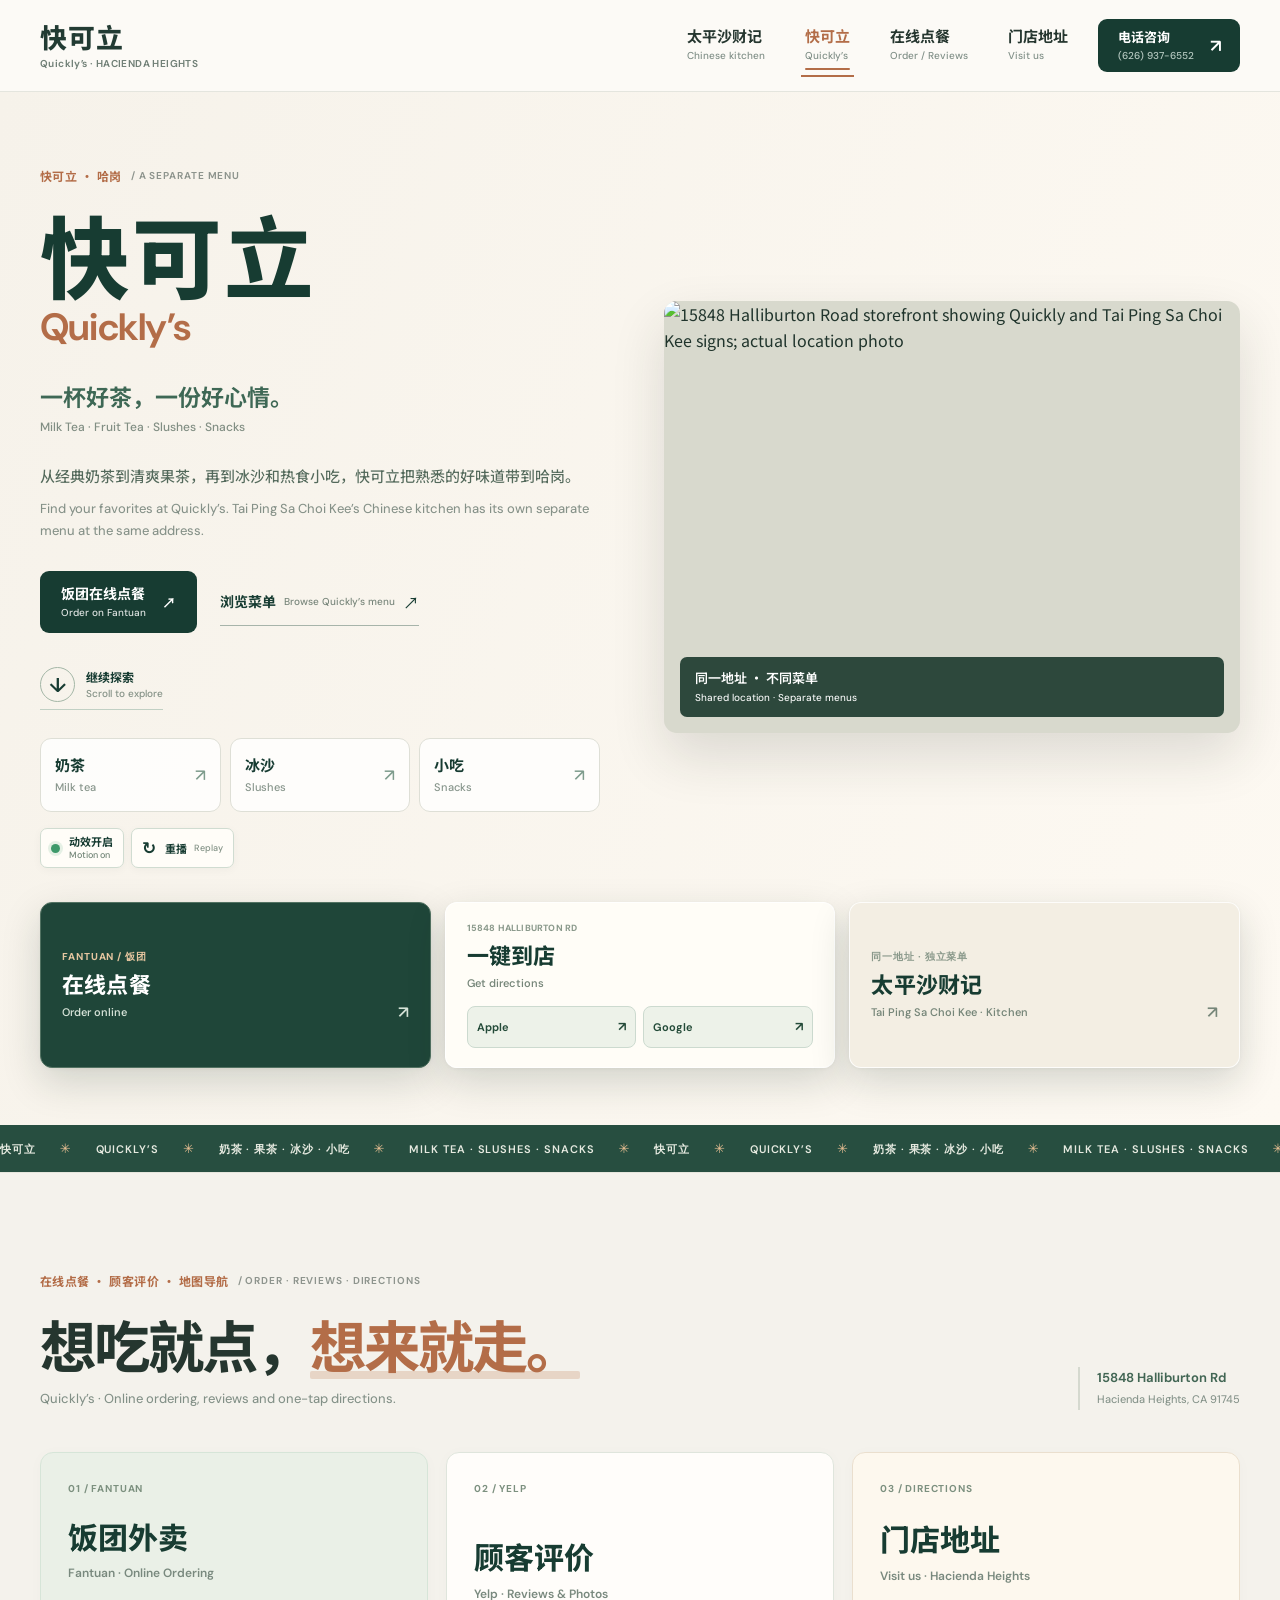
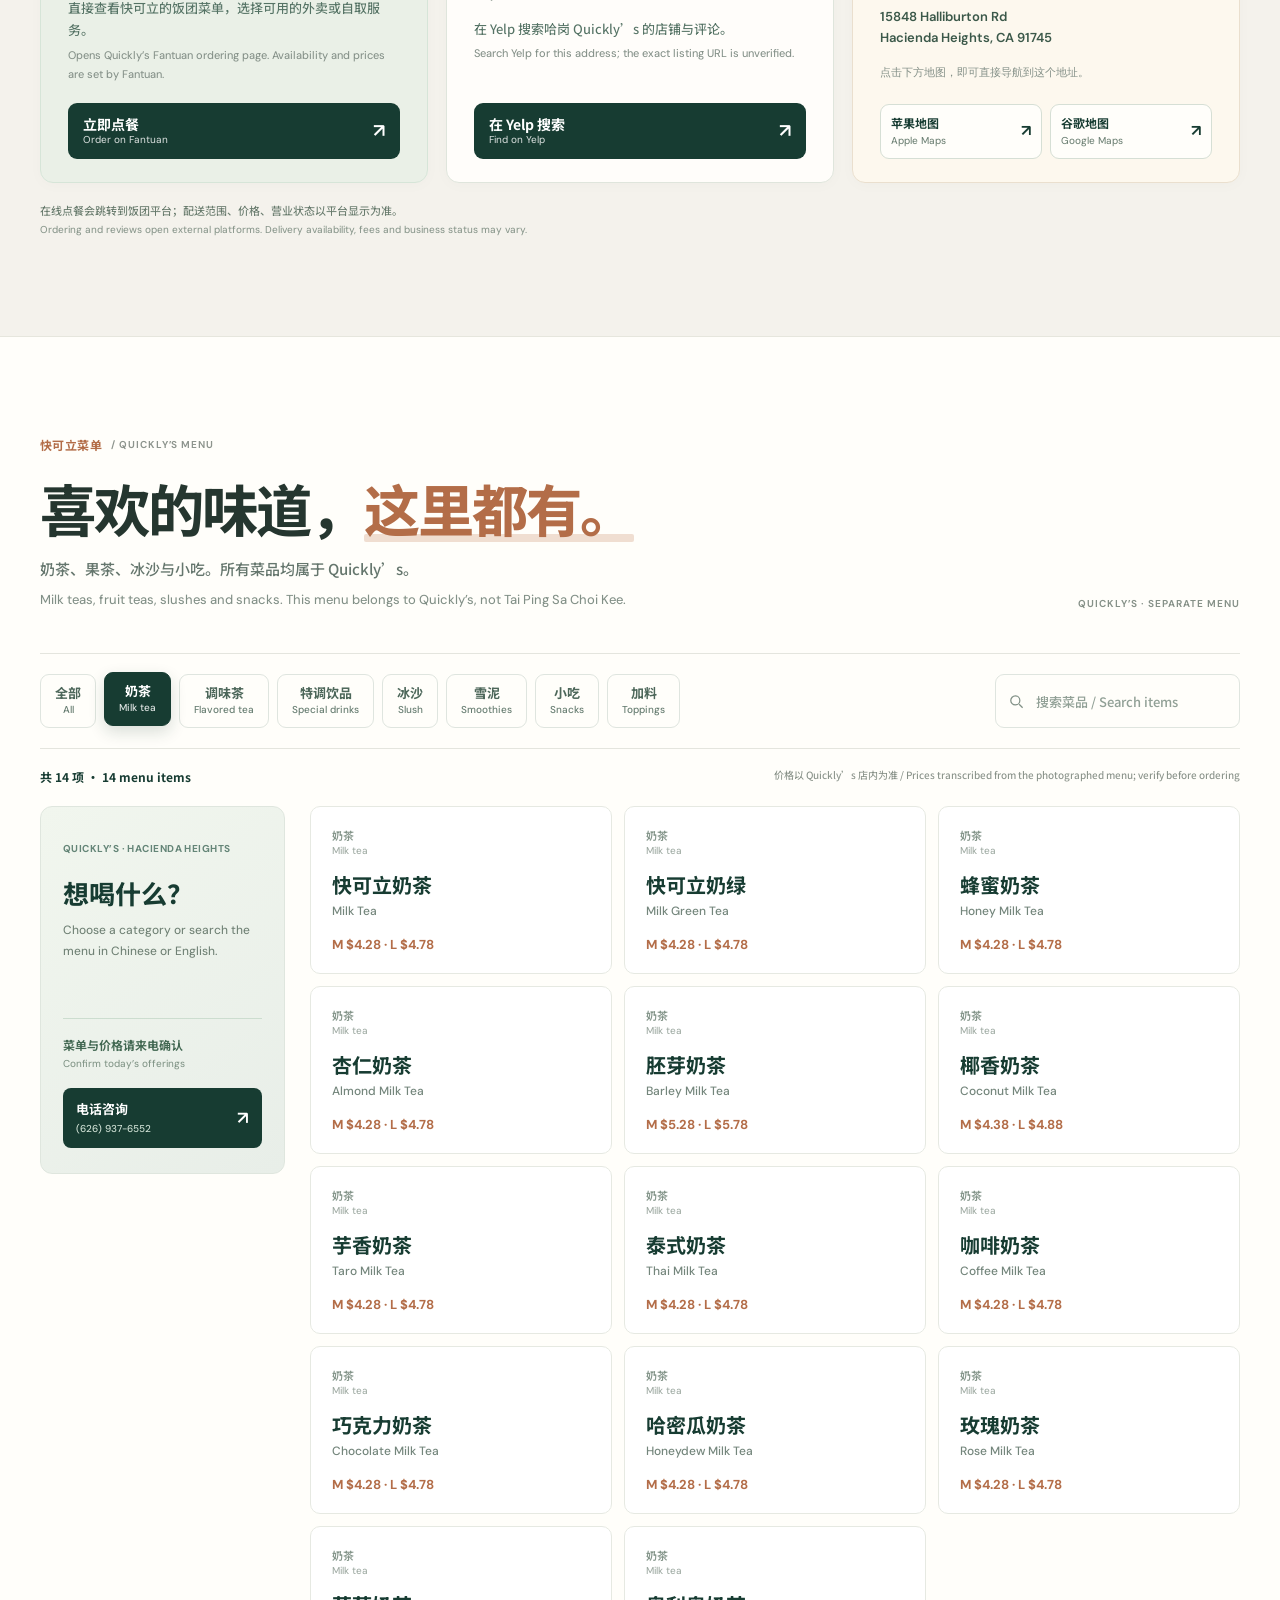
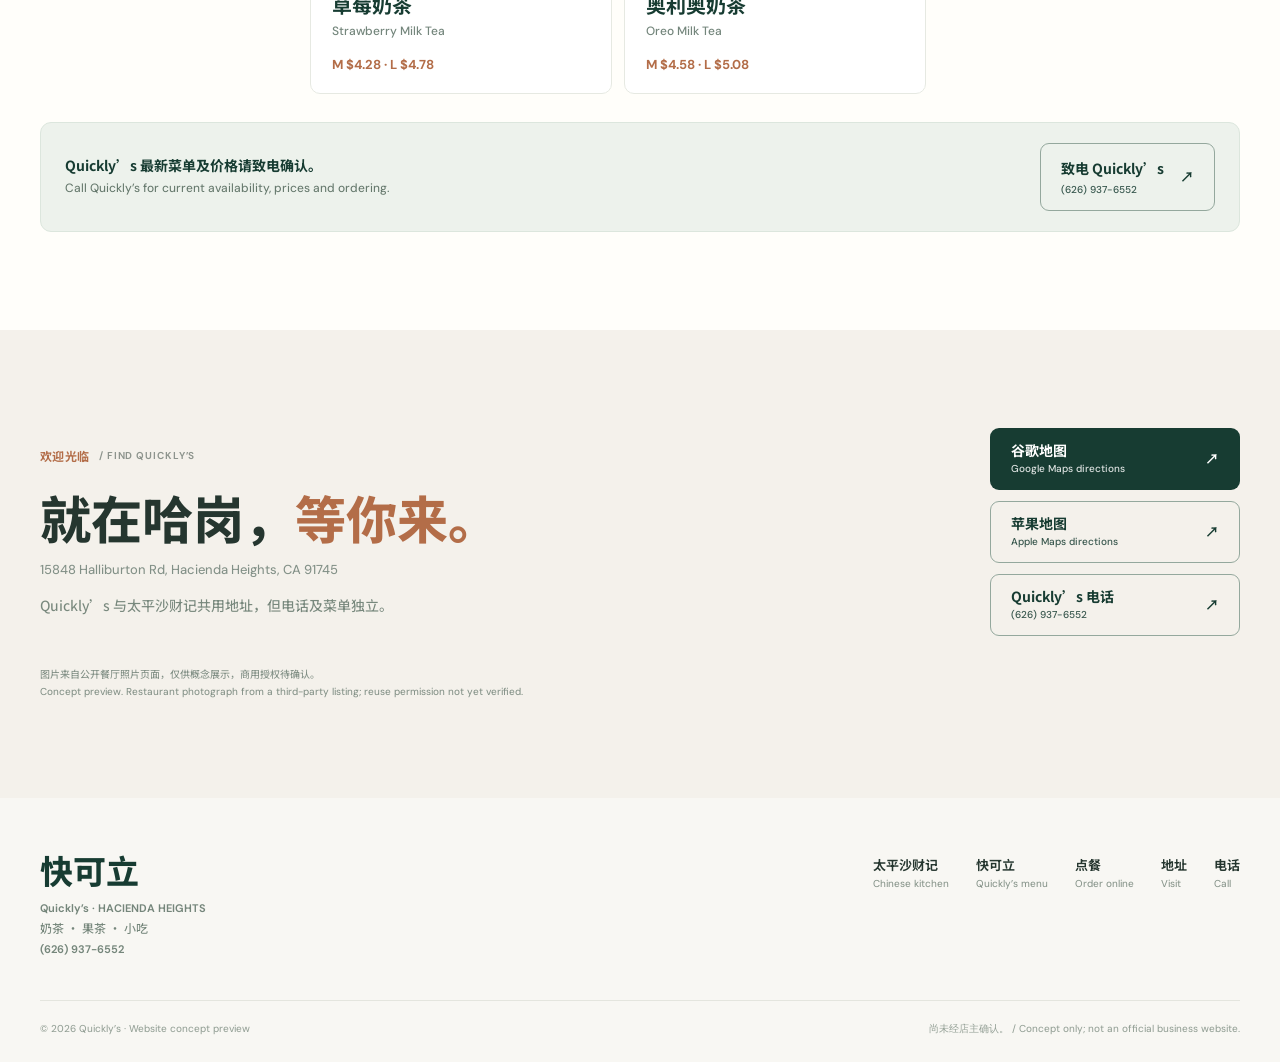
==== commit 284568a8: "fix: pause card entrances immediately when offscreen and resume only in view" ====
--- a/quicklys.html
+++ b/quicklys.html
@@ -13,8 +13,8 @@
   <link rel="preconnect" href="https://fonts.googleapis.com">
   <link rel="preconnect" href="https://fonts.gstatic.com" crossorigin>
   <link href="https://fonts.googleapis.com/css2?family=DM+Sans:wght@400;500;600;700&family=Manrope:wght@400;500;600;700;800&family=Noto+Sans+SC:wght@400;500;600;700&display=swap" rel="stylesheet">
-  <link rel="stylesheet" href="styles.css?v=motion-v9">
-  <script src="app.js?v=motion-v9" defer></script>
+  <link rel="stylesheet" href="styles.css?v=motion-v10">
+  <script src="app.js?v=motion-v10" defer></script>
 </head>
 <body class="quicklys-page">
   <a href="#main" class="skip-link">跳到主要内容 / Skip to content</a>
--- a/styles.css
+++ b/styles.css
@@ -1227,9 +1227,19 @@
    Each card animates ONCE, only after its individual IntersectionObserver
    callback marks it visible. A missing observer or disabled JS never hides
    content. Cards do not bob offscreen or consume continuous animation time. */
-.motion-on.card-reveal-ready [data-card-reveal].card-in-view {
+.motion-on.card-reveal-ready [data-card-reveal].card-in-view:not(.card-reveal-complete) {
   animation:card-enter-on-view .72s cubic-bezier(.18,.75,.23,1) both;
   animation-delay:var(--card-stagger,0ms);
+  /* The timeline does not advance offscreen, including during its delay. */
+  animation-play-state:paused;
+}
+.motion-on.card-reveal-ready [data-card-reveal].card-in-view.card-on-screen:not(.card-reveal-complete) {
+  animation-play-state:running;
+}
+.motion-on.card-reveal-ready [data-card-reveal].card-reveal-complete {
+  animation:none!important;
+  opacity:1;
+  transform:none;
 }
 @keyframes card-enter-on-view {
   from{opacity:.3;transform:translate3d(0,22px,0) scale(.985)}
@@ -1239,7 +1249,7 @@
    until their observer reports intersection. */
 [data-card-reveal]:not(.card-in-view){opacity:1;transform:none}
 @media(hover:none){
-  .motion-on.card-reveal-ready [data-card-reveal].card-in-view{
+  .motion-on.card-reveal-ready [data-card-reveal].card-in-view:not(.card-reveal-complete){
     animation-duration:.62s
   }
 }
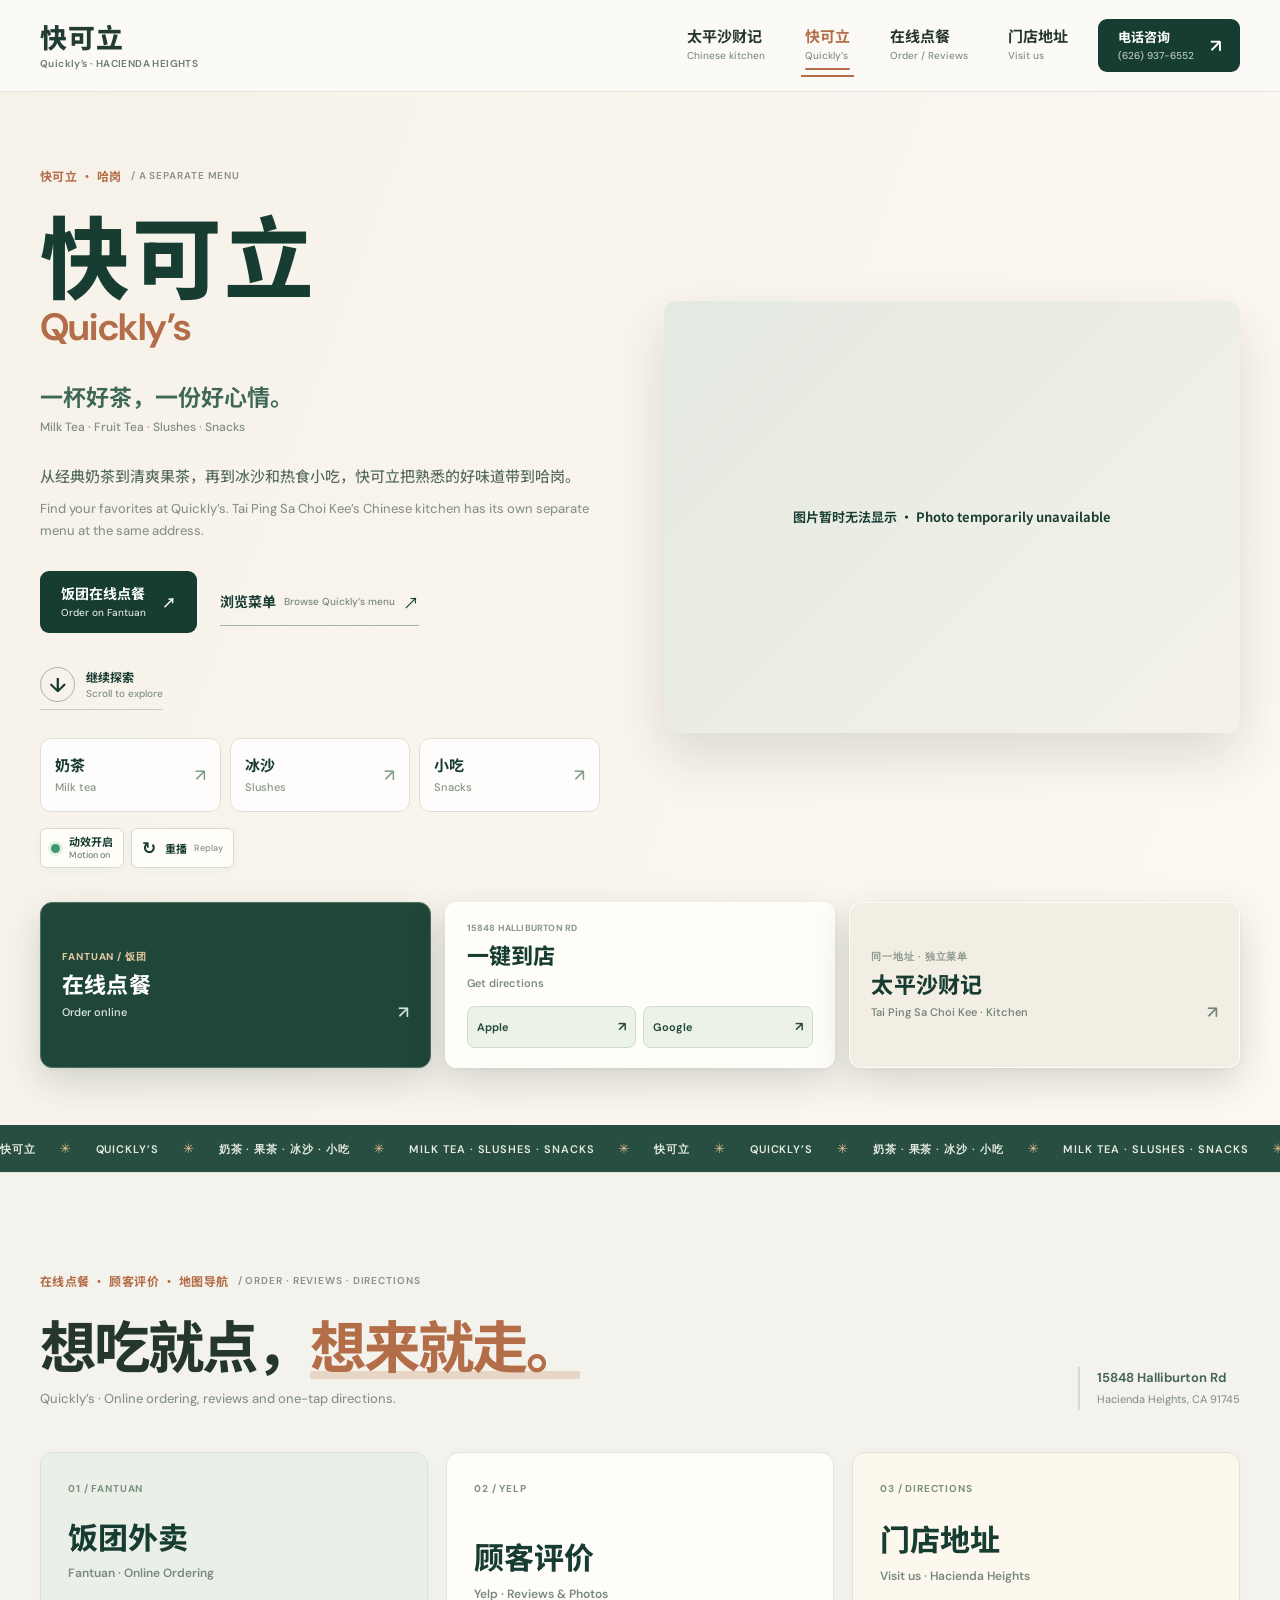
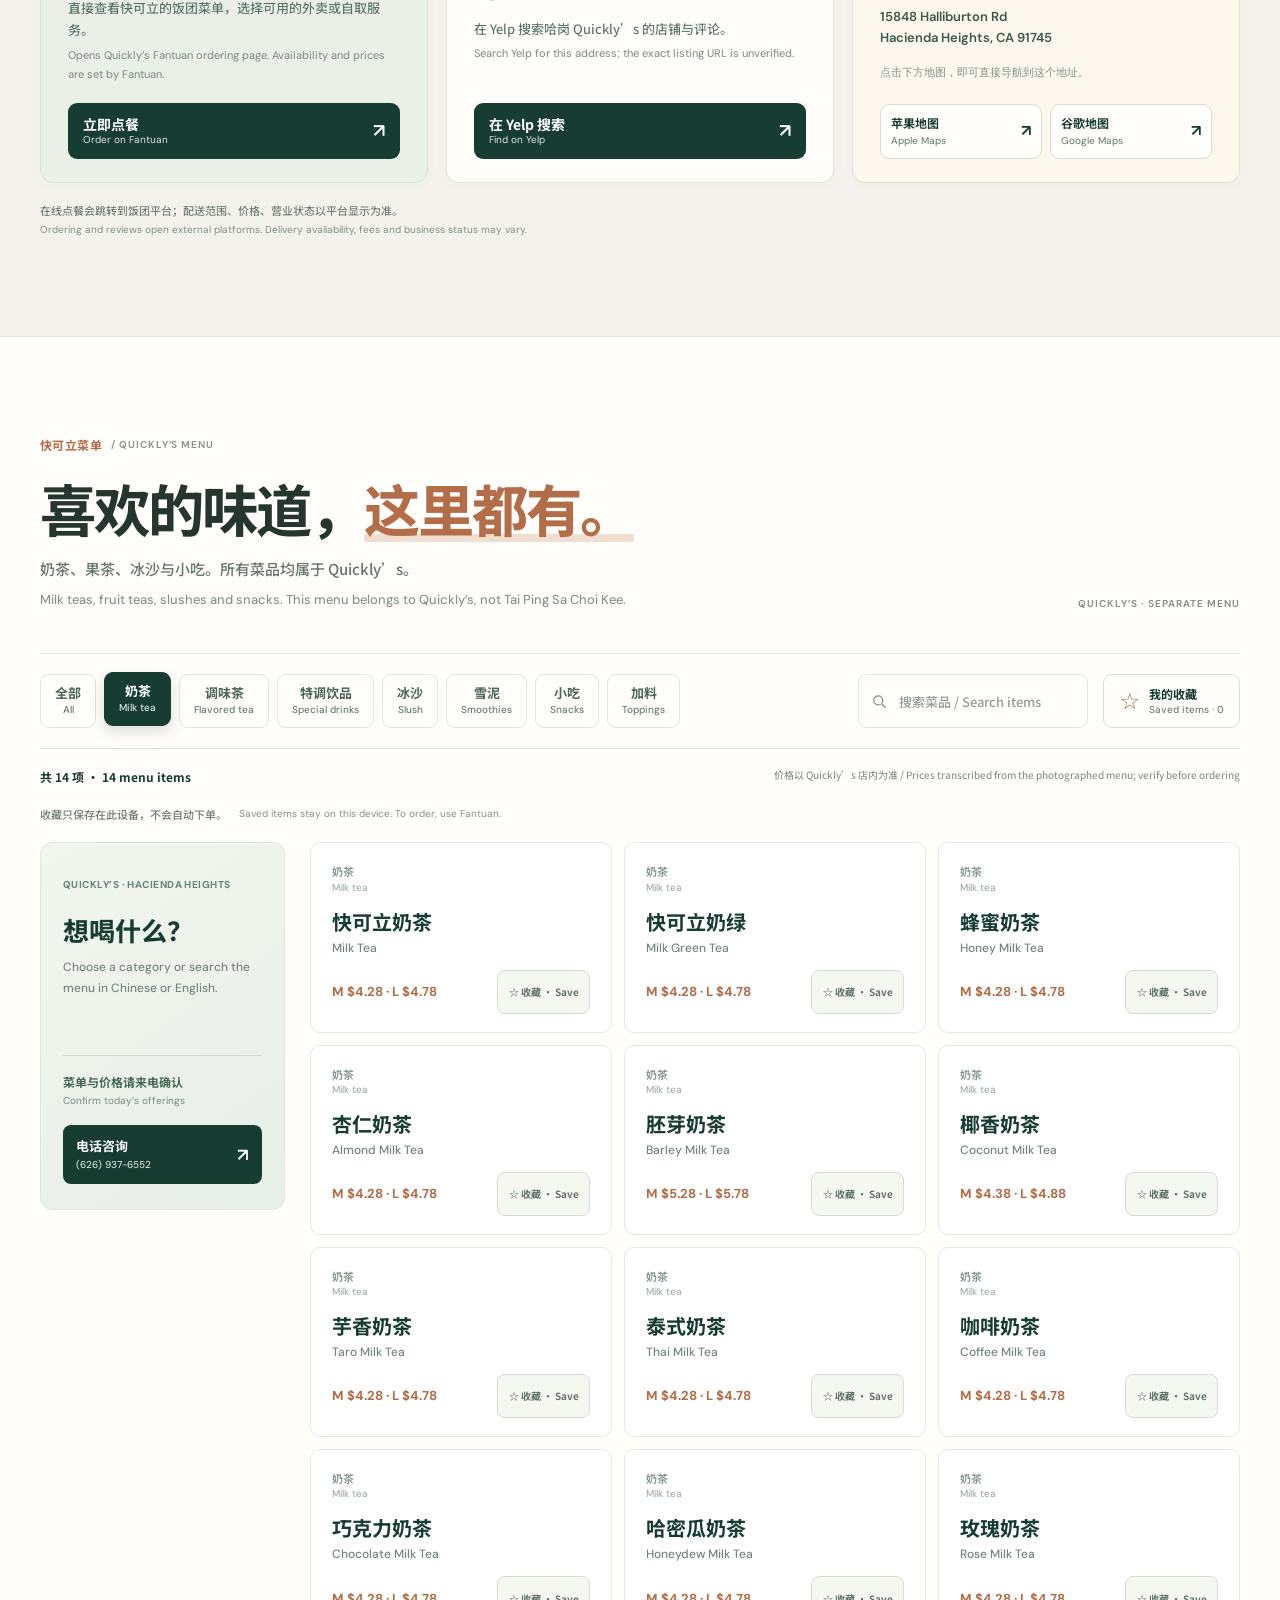
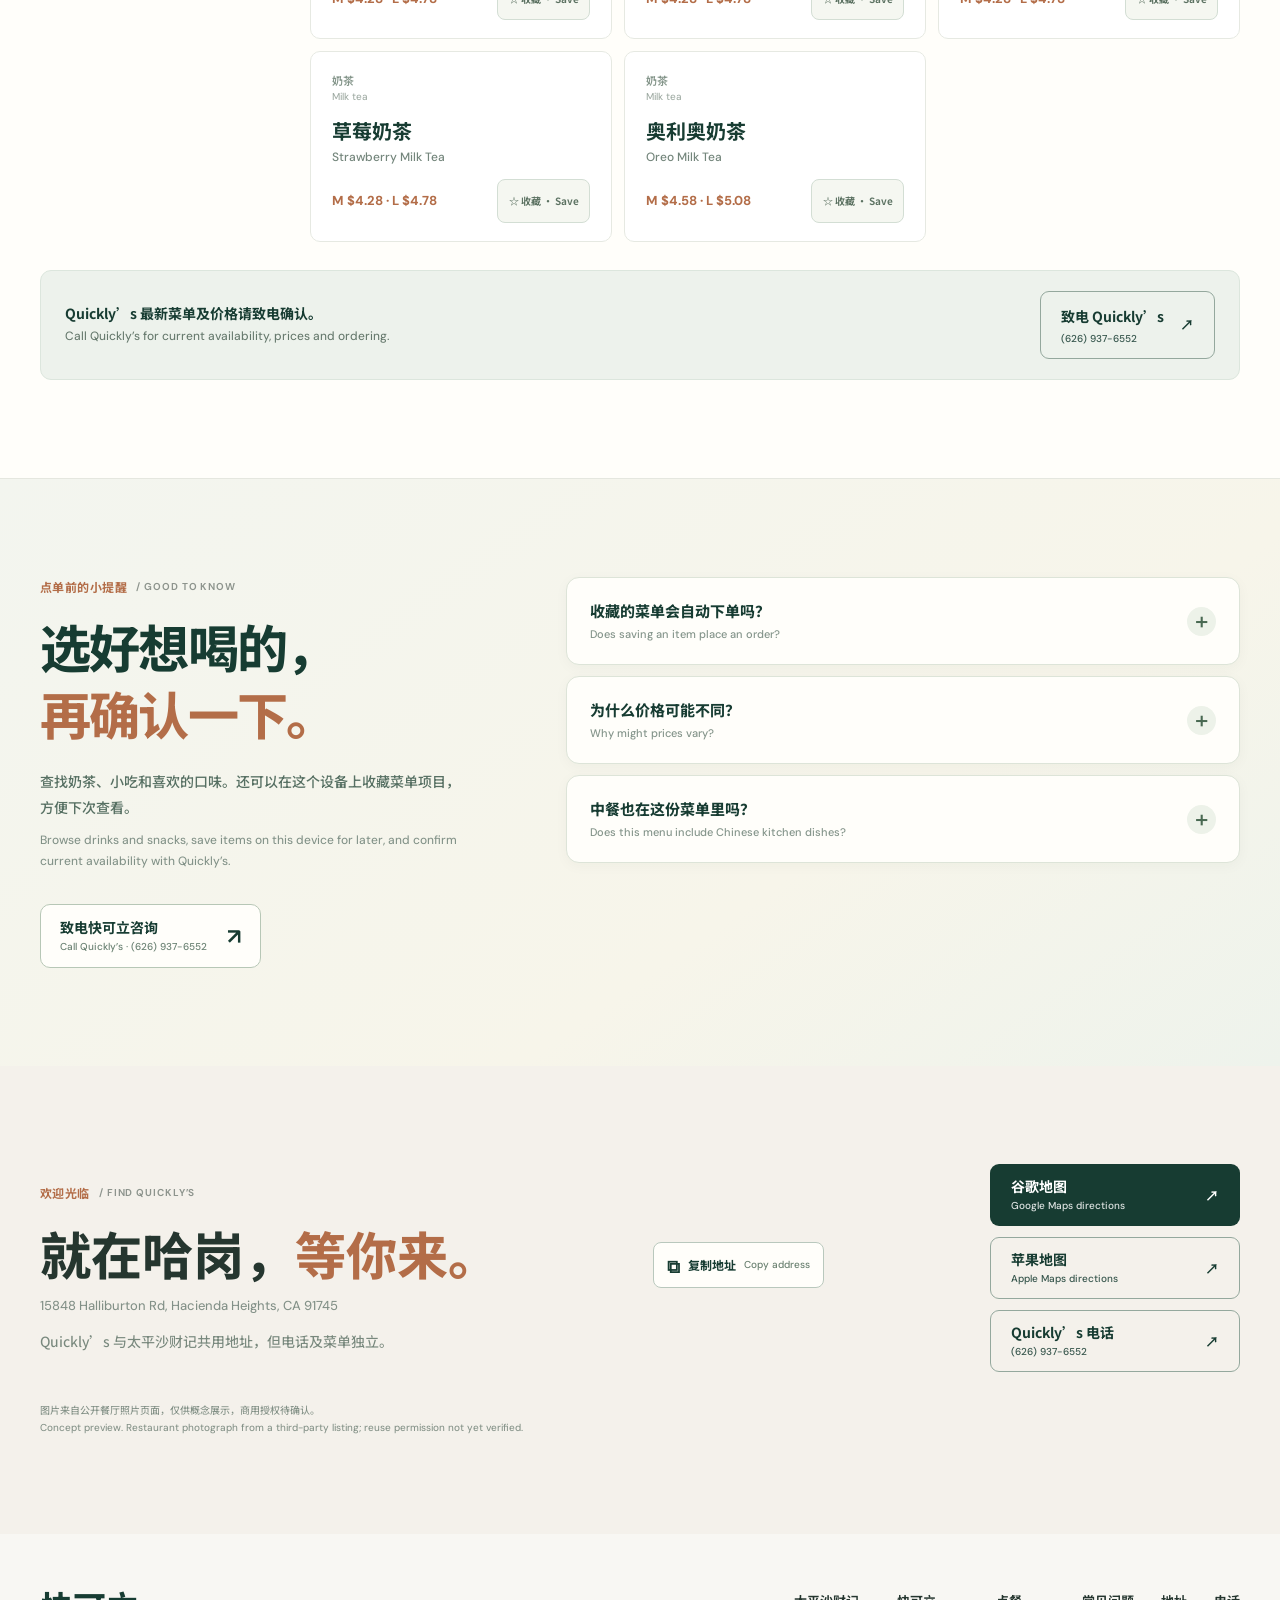
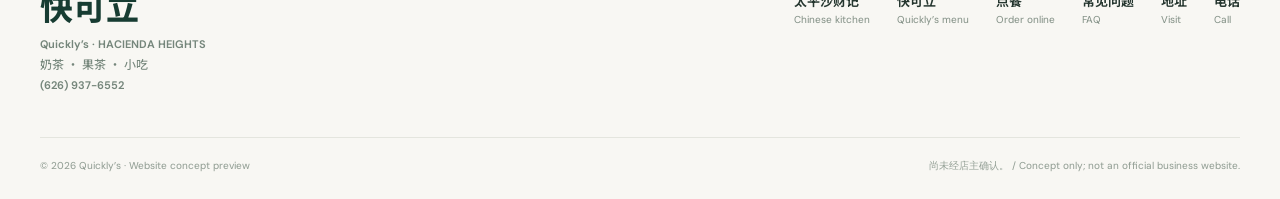
==== commit c6e81a3b: "feat: searchable kitchen, local Quickly favorites, visitor FAQs and launch safeguards" ====
--- a/quicklys.html
+++ b/quicklys.html
@@ -5,6 +5,7 @@
   <meta name="viewport" content="width=device-width, initial-scale=1">
   <meta name="theme-color" content="#fff9f0">
   <meta name="robots" content="noindex,nofollow">
+  <meta name="referrer" content="strict-origin-when-cross-origin">
   <meta name="description" content="Quickly’s in Hacienda Heights — independent drinks and snacks menu featuring milk tea, fruit tea, smoothies, slushes, toppings and fried snacks. 15848 Halliburton Rd.">
   <meta property="og:type" content="website">
   <meta property="og:title" content="快可立 | Quickly’s — Hacienda Heights">
@@ -12,9 +13,21 @@
   <title>快可立 | Quickly’s — Hacienda Heights</title>
   <link rel="preconnect" href="https://fonts.googleapis.com">
   <link rel="preconnect" href="https://fonts.gstatic.com" crossorigin>
-  <link href="https://fonts.googleapis.com/css2?family=DM+Sans:wght@400;500;600;700&family=Manrope:wght@400;500;600;700;800&family=Noto+Sans+SC:wght@400;500;600;700&display=swap" rel="stylesheet">
-  <link rel="stylesheet" href="styles.css?v=motion-v10">
-  <script src="app.js?v=motion-v10" defer></script>
+  <link href="https://fonts.googleapis.com/css2?family=DM+Sans:wght@400;500;600;700&family=Manrope:wght@400;500;600;700;800&family=Noto+Sans+SC:wght@400;500;600;700&display=optional" rel="stylesheet">
+  <script>
+  /* Apply motion preference before CSS paints: prevents reload flashes. */
+  (() => {
+    let saved = null;
+    try { saved = localStorage.getItem('restaurantMotionPreference'); } catch (_) {}
+    let reduced = false;
+    try { reduced = matchMedia('(prefers-reduced-motion: reduce)').matches; } catch (_) {}
+    document.documentElement.classList.add(
+      saved === 'on' || (saved !== 'off' && !reduced) ? 'motion-on' : 'motion-off'
+    );
+  })();
+  </script>
+  <link rel="stylesheet" href="styles.css?v=motion-v12">
+  <script src="app.js?v=motion-v12" defer></script>
 </head>
 <body class="quicklys-page">
   <a href="#main" class="skip-link">跳到主要内容 / Skip to content</a>
@@ -65,7 +78,7 @@
           </div>
         </div>
         <div class="quicklys-store-photo" data-reveal>
-          <img src="https://cdn.restaurants-us.com/3616-albums-1.jpg" alt="15848 Halliburton Road storefront showing Quickly and Tai Ping Sa Choi Kee signs; actual location photo" loading="eager" decoding="async" width="1000" height="563">
+          <img src="https://cdn.restaurants-us.com/3616-albums-1.jpg" alt="15848 Halliburton Road storefront showing Quickly and Tai Ping Sa Choi Kee signs; actual location photo" loading="eager" fetchpriority="high" decoding="async" width="1000" height="563">
           <div class="quicklys-photo-label"><span lang="zh-Hans">同一地址 · 不同菜单</span><small lang="en">Shared location · Separate menus</small></div>
         </div>
         <div class="hero-floating-actions" aria-label="实用快捷入口 / Quick actions">
@@ -163,11 +176,16 @@
             <span class="sr-only">搜索中英文菜单名称 / Search bilingual menu</span>
             <input id="menu-search" type="search" placeholder="搜索菜品 / Search items" autocomplete="off" aria-controls="menu-grid">
           </label>
+          <button type="button" class="saved-filter" id="menu-saved-filter" aria-pressed="false" aria-controls="menu-grid">
+            <span aria-hidden="true" class="saved-filter-star">☆</span>
+            <span><strong lang="zh-Hans">我的收藏</strong><small lang="en">Saved items · <span id="saved-count">0</span></small></span>
+          </button>
         </div>
         <div class="menu-status" role="status" aria-live="polite">
           <span id="menu-count">奶茶 / Milk tea</span>
           <span class="menu-disclaimer">价格以 Quickly’s 店内为准 / Prices transcribed from the photographed menu; verify before ordering</span>
         </div>
+        <p class="saved-explainer"><span lang="zh-Hans">收藏只保存在此设备，不会自动下单。</span><small lang="en">Saved items stay on this device. To order, use Fantuan.</small></p>
         <div class="menu-body-layout">
           <aside data-card-reveal class="menu-side-panel" aria-label="Quickly’s 菜单与联系方式 / Menu help">
             <div class="menu-side-top">
@@ -194,6 +212,31 @@
         <div class="menu-callout">
           <div><span class="callout-asterisk" aria-hidden="true">✳</span><p><strong lang="zh-Hans">Quickly’s 最新菜单及价格请致电确认。</strong><br><span lang="en">Call Quickly’s for current availability, prices and ordering.</span></p></div>
           <a href="tel:+16269376552" class="button button-outline"><span class="button-bilingual"><strong lang="zh-Hans">致电 Quickly’s</strong><small lang="en">(626) 937-6552</small></span><span aria-hidden="true">↗</span></a>
+        </div>
+      </div>
+    </section>
+    <section class="essentials-section section-pad" id="essentials" aria-labelledby="essentials-heading">
+      <div class="container essentials-layout">
+        <div class="essentials-lead" data-reveal>
+          <p class="section-kicker"><span lang="zh-Hans">点单前的小提醒</span><span lang="en">/ GOOD TO KNOW</span></p>
+          <h2 id="essentials-heading" lang="zh-Hans">选好想喝的，<br><em>再确认一下。</em></h2>
+          <p lang="zh-Hans">查找奶茶、小吃和喜欢的口味。还可以在这个设备上收藏菜单项目，方便下次查看。</p>
+          <p lang="en">Browse drinks and snacks, save items on this device for later, and confirm current availability with Quickly’s.</p>
+          <a class="essentials-call" href="tel:+16269376552"><span lang="zh-Hans">致电快可立咨询</span><small lang="en">Call Quickly’s · (626) 937-6552</small><span aria-hidden="true">↗</span></a>
+        </div>
+        <div class="essentials-faq" aria-label="常见问题 / Frequently asked questions">
+          <details data-card-reveal class="faq-item">
+            <summary><span><strong lang="zh-Hans">收藏的菜单会自动下单吗？</strong><small lang="en">Does saving an item place an order?</small></span><span class="faq-plus" aria-hidden="true">+</span></summary>
+            <div class="faq-answer"><p lang="zh-Hans">不会。收藏只储存在你的设备上，方便浏览；如需点餐，请前往饭团平台查看可用选项。</p><p lang="en">No. Saved items stay in your browser for reference only. Order separately through Fantuan if available.</p><a href="https://www.fantuanorder.com/en-US/store/quickly/us-28952" target="_blank" rel="noopener noreferrer">前往饭团 / Open Fantuan ↗</a></div>
+          </details>
+          <details data-card-reveal class="faq-item">
+            <summary><span><strong lang="zh-Hans">为什么价格可能不同？</strong><small lang="en">Why might prices vary?</small></span><span class="faq-plus" aria-hidden="true">+</span></summary>
+            <div class="faq-answer"><p lang="zh-Hans">价格根据菜单照片整理，拍摄时间及最新价格尚未确认；购买前请联系快可立。</p><p lang="en">Prices were transcribed from menu photographs and have not been reconfirmed. Call Quickly’s for current prices and availability.</p><a href="tel:+16269376552">致电 (626) 937-6552 / Call Quickly’s ↗</a></div>
+          </details>
+          <details data-card-reveal class="faq-item">
+            <summary><span><strong lang="zh-Hans">中餐也在这份菜单里吗？</strong><small lang="en">Does this menu include Chinese kitchen dishes?</small></span><span class="faq-plus" aria-hidden="true">+</span></summary>
+            <div class="faq-answer"><p lang="zh-Hans">没有。太平沙财记和快可立虽然共用地址，但菜单和联系电话不同。</p><p lang="en">No. Tai Ping Sa Choi Kee has a separate Chinese kitchen menu and phone number at the same address.</p><a href="index.html">浏览中餐 / Visit the kitchen page ↗</a></div>
+          </details>
         </div>
       </div>
     </section>
@@ -205,6 +248,10 @@
           <p lang="en" class="section-subtitle-en">15848 Halliburton Rd, Hacienda Heights, CA 91745</p>
           <p lang="zh-Hans" class="quicklys-location-note">Quickly’s 与太平沙财记共用地址，但电话及菜单独立。</p>
         </div>
+          <div class="address-copy-row">
+            <button type="button" class="copy-address" data-copy-address><span aria-hidden="true">⧉</span><span lang="zh-Hans">复制地址</span><small lang="en">Copy address</small></button>
+            <span class="copy-address-status" role="status" aria-live="polite" data-copy-status></span>
+          </div>
         <div class="quicklys-visit-actions">
           <a class="button button-dark" href="https://www.google.com/maps/dir/?api=1&amp;destination=15848%20Halliburton%20Rd%2C%20Hacienda%20Heights%2C%20CA%2091745" target="_blank" rel="noopener noreferrer"><span class="button-bilingual"><strong lang="zh-Hans">谷歌地图</strong><small lang="en">Google Maps directions</small></span><span aria-hidden="true">↗</span></a>
           <a class="button button-outline" href="https://maps.apple.com/?daddr=15848%20Halliburton%20Rd%2C%20Hacienda%20Heights%2C%20CA%2091745&amp;dirflg=d" target="_blank" rel="noopener noreferrer"><span class="button-bilingual"><strong lang="zh-Hans">苹果地图</strong><small lang="en">Apple Maps directions</small></span><span aria-hidden="true">↗</span></a>
@@ -227,7 +274,7 @@
         <a href="index.html">太平沙财记 <small lang="en">Chinese kitchen</small></a>
         <a href="#menu">快可立 <small lang="en">Quickly’s menu</small></a>
         <a href="#order">点餐 <small lang="en">Order online</small></a>
-        <a href="#visit">地址 <small lang="en">Visit</small></a>
+        <a href="#essentials">常见问题 <small lang="en">FAQ</small></a><a href="#visit">地址 <small lang="en">Visit</small></a>
         <a href="tel:+16269376552">电话 <small lang="en">Call</small></a>
       </div>
     </div>
--- a/styles.css
+++ b/styles.css
@@ -617,8 +617,8 @@
  to{opacity:1;transform:translate3d(0,0,0)}
 }
 @keyframes hero-photo-rise{
- from{opacity:.68;transform:translate3d(0,24px,0) scale(.975);filter:blur(2px)}
- to{opacity:1;transform:translate3d(0,0,0) scale(1);filter:blur(0)}
+ from{opacity:.68;transform:translate3d(0,24px,0) scale(.975)}
+ to{opacity:1;transform:translate3d(0,0,0) scale(1)}
 }
 @keyframes section-rise{
  from{opacity:.3;transform:translate3d(0,32px,0)}
@@ -650,8 +650,8 @@
 /* Verified-motion state. No motion controls or animations require a CSS framework.
    Reduced-motion preference starts paused, but a deliberate user opt-in can
    enable/replay the experience even on a reduced-motion device. */
-.motion-controls{display:none;align-items:stretch;gap:8px;flex-wrap:wrap;margin:5px 0 20px}
-html.motion-ready .motion-controls{display:flex}
+.motion-controls{display:flex;visibility:hidden;align-items:stretch;gap:8px;flex-wrap:wrap;margin:5px 0 20px}
+html.motion-ready .motion-controls{visibility:visible}
 .motion-toggle,.motion-replay{
   border:1px solid #d0dcd1;border-radius:9px;background:#fffdf8;
   color:var(--green);cursor:pointer;min-height:44px;
@@ -1256,3 +1256,175 @@
 @media(prefers-reduced-motion:reduce){
   html:not(.motion-on) [data-card-reveal]{animation:none!important}
 }
+
+
+/* Reload stability: reserve control space from the first layout and wait
+   until the two repeat strips have been sized before starting the marquee. */
+.motion-controls{display:flex;visibility:hidden}
+html.motion-ready .motion-controls{visibility:visible}
+.ticker:not(.ticker-ready) .ticker-track{animation:none!important}
+.hero-visual,.quicklys-store-photo{backface-visibility:hidden}
+@media(prefers-reduced-motion:reduce){
+ html:not(.motion-on) .ticker-track{animation:none!important}
+}
+
+
+/* Release candidate v12 — practical menu browsing, truthful visitor guidance,
+   and an editorial identity without fabricated photos, logos, or claims. */
+:root{--card-edge:#dbe4dc;--card-radius:13px;--accent-soft:#f2e9df}
+.kitchen-section,.menu-section{scroll-margin-top:100px}
+.kitchen-tools{
+  display:flex;align-items:center;justify-content:space-between;gap:19px;
+  padding:20px 0 15px;margin-top:6px;border-top:1px solid var(--line)
+}
+.kitchen-filter-bar{display:flex;align-items:center;flex-wrap:wrap;gap:8px;min-width:0}
+.kitchen-filter{
+  display:flex;flex-direction:column;align-items:center;justify-content:center;
+  gap:2px;min-height:50px;padding:8px 15px;border:1px solid var(--card-edge);
+  border-radius:9px;background:#f6f8f4;color:var(--green);
+  transition:border-color .2s,background .2s,color .2s
+}
+.kitchen-filter:hover{border-color:#abc0ad;background:#eef3ed}
+.kitchen-filter.is-active{background:var(--green);border-color:var(--green);color:white}
+.kitchen-filter span{font:700 12px/1.25 var(--zh-font)}
+.kitchen-filter small{font:500 10px/1.35 var(--font);opacity:.8}
+.kitchen-search{
+  min-width:200px;max-width:300px;flex:0 1 275px;display:flex;
+  align-items:center;gap:9px;min-height:51px;padding:10px 13px;
+  border:1px solid var(--card-edge);border-radius:9px;
+  background:var(--paper);color:#71887a
+}
+.kitchen-search:focus-within{border-color:#6c9c80;box-shadow:0 0 0 3px #dce8dc}
+.kitchen-search input{width:100%;min-width:0;border:0;outline:0;background:transparent;font:500 13px var(--zh-font);color:var(--ink)}
+.kitchen-search input:focus-visible{outline:0}
+.kitchen-result-count{font:650 12px/1.5 var(--zh-font);color:#657c6d;margin:0 0 16px}
+.kitchen-empty{
+  border:1px solid var(--card-edge);background:#f7f7f3;
+  border-radius:var(--card-radius);padding:36px 22px;margin-top:14px;text-align:center
+}
+.kitchen-empty strong{font:750 18px/1.4 var(--zh-font);color:var(--green)}
+.kitchen-empty p{font:500 12px/1.6 var(--font);color:var(--muted);margin:8px 0 17px}
+.kitchen-empty button{background:white;border:1px solid #b4c7b8;border-radius:8px;min-height:44px;padding:9px 16px;color:var(--green)}
+.kitchen-empty button small{font:500 11px var(--font)}
+.signature-grid .signature-card[hidden]{display:none!important}
+/* Personal shortlist for Quickly’s. No network calls, sign-in, or implied order. */
+.saved-filter{
+  display:flex;align-items:center;justify-content:center;gap:9px;
+  flex:0 0 auto;min-height:54px;padding:9px 15px;border-radius:9px;
+  border:1px solid #d5e0d5;background:#fffefa;color:var(--green);
+  transition:border-color .2s,background .2s
+}
+.saved-filter:hover{border-color:#91ad98;background:#f2f6ed}
+.saved-filter.is-active{background:#eaf1e7;border-color:#81a48b}
+.saved-filter-star{font:600 23px/1 var(--font);color:#a5714d}
+.saved-filter>span:nth-child(2){display:flex;flex-direction:column;align-items:flex-start;gap:2px}
+.saved-filter strong{font:700 12px/1.2 var(--zh-font)}
+.saved-filter small{font:500 10px/1.3 var(--font);color:#708374}
+.saved-explainer{display:flex;flex-wrap:wrap;gap:5px 12px;margin:0 0 19px;color:#6e8074;font:500 11px/1.6 var(--zh-font)}
+.saved-explainer small{font:450 10px/1.6 var(--font);color:#8b988d}
+.menu-card-bottom.menu-price{
+  display:flex;align-items:center;justify-content:space-between;
+  flex-wrap:wrap;gap:11px
+}
+.menu-price-value{font:750 13px/1.5 var(--font);color:var(--rust);white-space:nowrap}
+.menu-save{
+  min-height:44px;min-width:93px;padding:8px 10px;
+  border:1px solid #d3ded4;border-radius:8px;background:#f5f7f1;
+  color:#5c7262;font:650 10px/1.35 var(--zh-font);
+  transition:background .2s,border-color .2s,color .2s
+}
+.menu-save:hover,.menu-save:focus-visible{border-color:#b6b996;background:#f5eee4}
+.menu-save.is-saved{background:#f5eae0;border-color:#d9b79a;color:#835536}
+@media(min-width:1101px){
+  .menu-toolbar{display:grid;grid-template-columns:minmax(0,1fr) minmax(200px,230px) auto;align-items:center;column-gap:15px}
+  .menu-toolbar .search-box{width:100%;flex:none}
+  .saved-filter{min-height:54px}
+}
+@media(min-width:741px) and (max-width:1100px){
+  .menu-toolbar{display:grid;grid-template-columns:minmax(0,1fr) auto;align-items:center;gap:12px}
+  .menu-toolbar .menu-filters{grid-column:1/-1}
+  .menu-toolbar .search-box{width:100%;flex:initial}
+}
+@media(max-width:740px){
+  .kitchen-tools{flex-direction:column;align-items:stretch;gap:12px}
+  .kitchen-filter-bar{
+    flex-wrap:nowrap;overflow-x:auto;scroll-snap-type:x proximity;
+    scrollbar-width:thin;padding-bottom:8px;margin-right:-15px;padding-right:15px
+  }
+  .kitchen-filter{flex:0 0 auto;scroll-snap-align:start;padding:9px 15px;min-height:49px}
+  .kitchen-search{max-width:none;width:100%;min-width:0;flex:none}
+  .menu-toolbar{display:flex;flex-direction:column;align-items:stretch;gap:12px}
+  .menu-toolbar .search-box{width:100%;max-width:none;flex:initial}
+  .saved-filter{align-self:stretch;justify-content:flex-start;min-height:50px}
+  .menu-card-bottom.menu-price{gap:8px}
+  .menu-save{font-size:10px}
+}
+/* Visitor essentials are factual and usable without JavaScript. */
+.essentials-section{background:linear-gradient(145deg,#f2f2ea 0%,#f9f8f3 60%,#efe8de 100%);border-top:1px solid #e5e7df}
+.essentials-layout{display:grid;grid-template-columns:minmax(0,.8fr) minmax(0,1.2fr);gap:clamp(30px,6vw,88px);align-items:start}
+.essentials-lead h2{font:750 clamp(34px,4vw,52px)/1.31 var(--zh-font);letter-spacing:-.035em;color:var(--green);margin:0 0 22px}
+.essentials-lead h2 em{font-style:normal;color:var(--rust)}
+.essentials-lead>p:not(.section-kicker){font:500 14px/1.85 var(--zh-font);color:#577063;max-width:430px;margin:0 0 9px}
+.essentials-lead>p[lang="en"]{font:450 12px/1.75 var(--font);color:#819187}
+.essentials-call{
+  display:inline-grid;grid-template-columns:1fr auto;gap:1px 20px;min-height:64px;
+  margin-top:23px;padding:12px 19px;border:1px solid #b7c7b6;border-radius:10px;
+  background:#fffefa;color:var(--green);align-items:center
+}
+.essentials-call>span:first-child{font:700 14px/1.35 var(--zh-font)}
+.essentials-call small{font:500 10px/1.5 var(--font);color:#6b8273}
+.essentials-call>span:last-child{grid-column:2;grid-row:1/3;font:650 22px var(--font)}
+.essentials-call:hover{border-color:#82a48d;background:#f4f8f2}
+.essentials-faq{display:flex;flex-direction:column;gap:11px}
+.faq-item{border:1px solid #dde4d8;border-radius:var(--card-radius);background:#fffefa;overflow:hidden;box-shadow:0 3px 14px rgba(35,56,42,.035)}
+.faq-item summary{display:flex;align-items:center;justify-content:space-between;gap:18px;padding:22px 23px;cursor:pointer;list-style:none}
+.faq-item summary::-webkit-details-marker{display:none}
+.faq-item summary>span:first-child{display:flex;flex-direction:column;gap:5px}
+.faq-item summary strong{font:750 15px/1.45 var(--zh-font);color:var(--green)}
+.faq-item summary small{font:500 11px/1.4 var(--font);color:#85958b}
+.faq-plus{flex:0 0 29px;width:29px;height:29px;display:grid;place-items:center;border-radius:50%;background:#edf2e9;color:#496952;font:500 24px/1 var(--font);transition:transform .23s}
+.faq-item[open] .faq-plus{transform:rotate(45deg);background:#e6eee4}
+.faq-item[open] summary{border-bottom:1px solid #e8ebe3}
+.faq-answer{padding:16px 23px 24px}
+.faq-answer p{font:500 12px/1.8 var(--zh-font);color:#566d60;margin:0 0 7px}
+.faq-answer p[lang="en"]{font:450 11px/1.75 var(--font);color:#7b8b7f}
+.faq-answer a{display:inline-block;margin-top:10px;padding:6px 0;border-bottom:1px solid #a5b8a8;color:#295743;font:650 11px/1.6 var(--zh-font)}
+.faq-answer a:hover{border-color:var(--rust);color:var(--rust)}
+.quicklys-page .essentials-section{background:linear-gradient(145deg,#f3f5ef,#f7f5ea 64%,#eef3ec)}
+@media(max-width:900px){
+  .essentials-layout{grid-template-columns:1fr;gap:28px}
+  .essentials-lead>p:not(.section-kicker){max-width:750px}
+}
+@media(max-width:560px){
+  .essentials-section{padding-block:65px}
+  .essentials-lead h2{font-size:35px}
+  .faq-item summary{padding:17px 16px}
+  .faq-answer{padding:14px 16px 19px}
+  .essentials-call{margin-top:17px}
+}
+/* Small quality-of-life details for an address that is verified, but hours
+   and menu pricing that are not. */
+.address-copy-row{display:flex;align-items:center;flex-wrap:wrap;gap:12px;margin:14px 0 21px}
+.copy-address{
+  display:inline-flex;align-items:center;gap:8px;min-height:44px;
+  border-radius:8px;border:1px solid #b9c8bd;padding:9px 13px;
+  background:#fffefa;color:var(--green);font:700 12px var(--zh-font)
+}
+.copy-address:hover{border-color:#91ab98;background:#eff3ee}
+.copy-address>span:first-child{font-size:18px}
+.copy-address small{font:500 10px var(--font);color:#6a8070}
+.copy-address-status{font:500 11px/1.5 var(--zh-font);color:inherit}
+.visit-section .copy-address{background:transparent;color:#eff8f0;border-color:#779487}
+.visit-section .copy-address:hover{background:rgba(255,255,255,.1)}
+.visit-section .copy-address small{color:#c6ddd1}
+.photo-unavailable{position:relative;background:#e6e8df!important}
+.photo-unavailable img{visibility:hidden}
+.photo-fallback{
+  position:absolute;inset:0;display:flex;align-items:center;justify-content:center;
+  padding:22px;background:linear-gradient(135deg,#e4e9e1,#f4f2e8);
+  color:var(--green);font:650 13px/1.7 var(--zh-font);text-align:center;
+  z-index:1
+}
+@media(prefers-reduced-motion:reduce){
+ html:not(.motion-on) .faq-plus{transition:none}
+}
